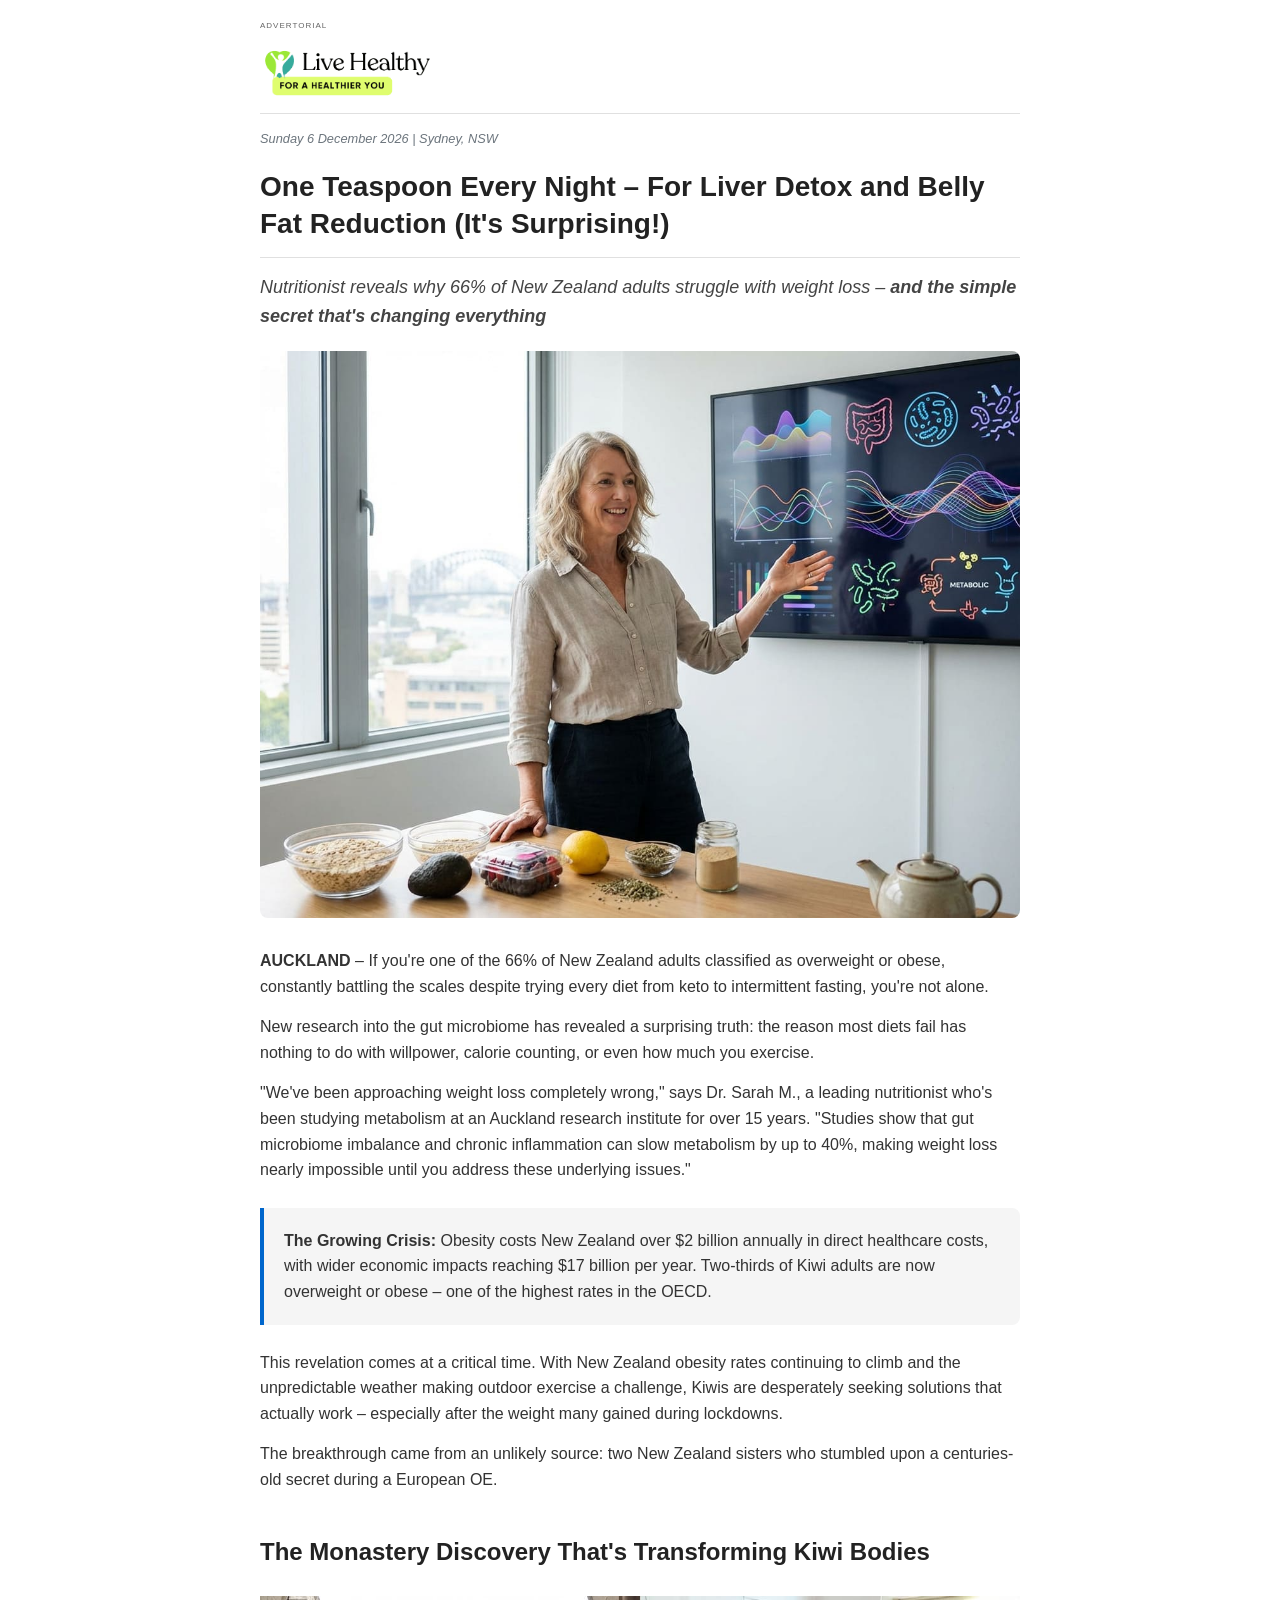
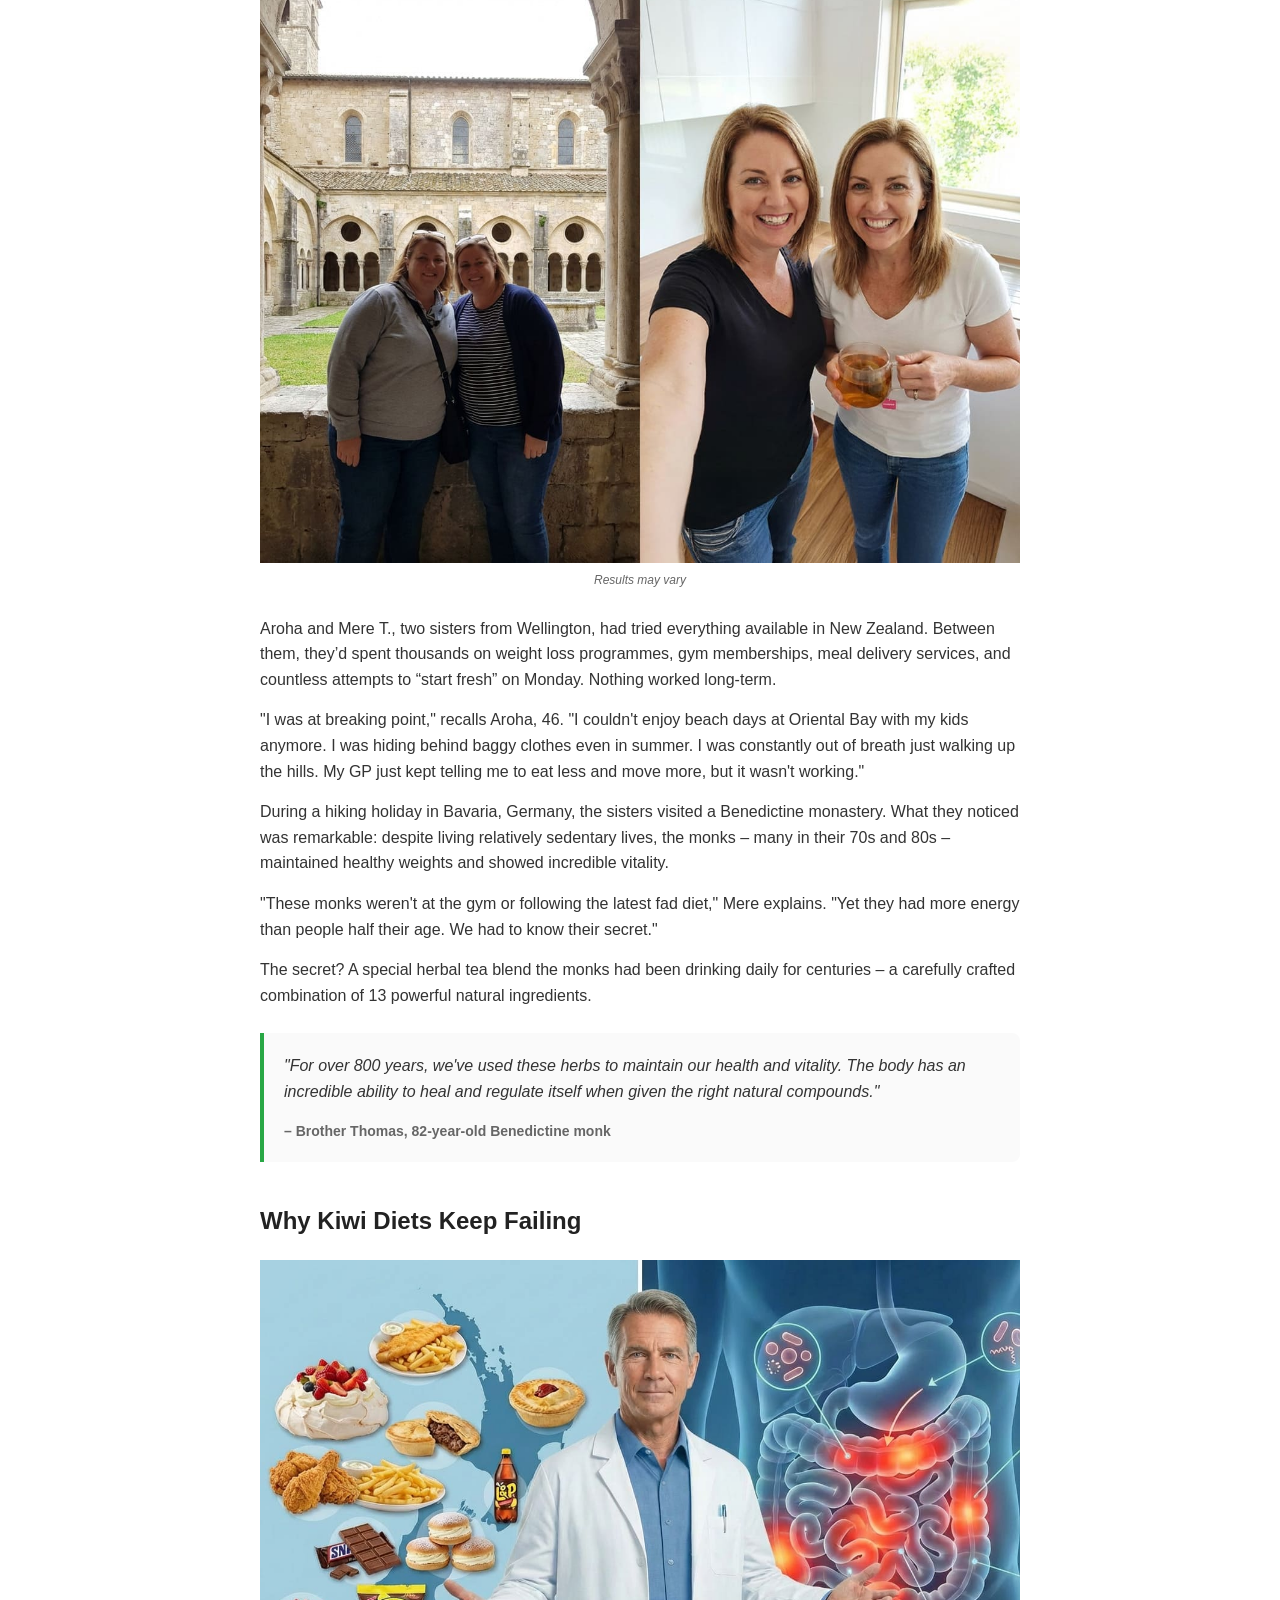
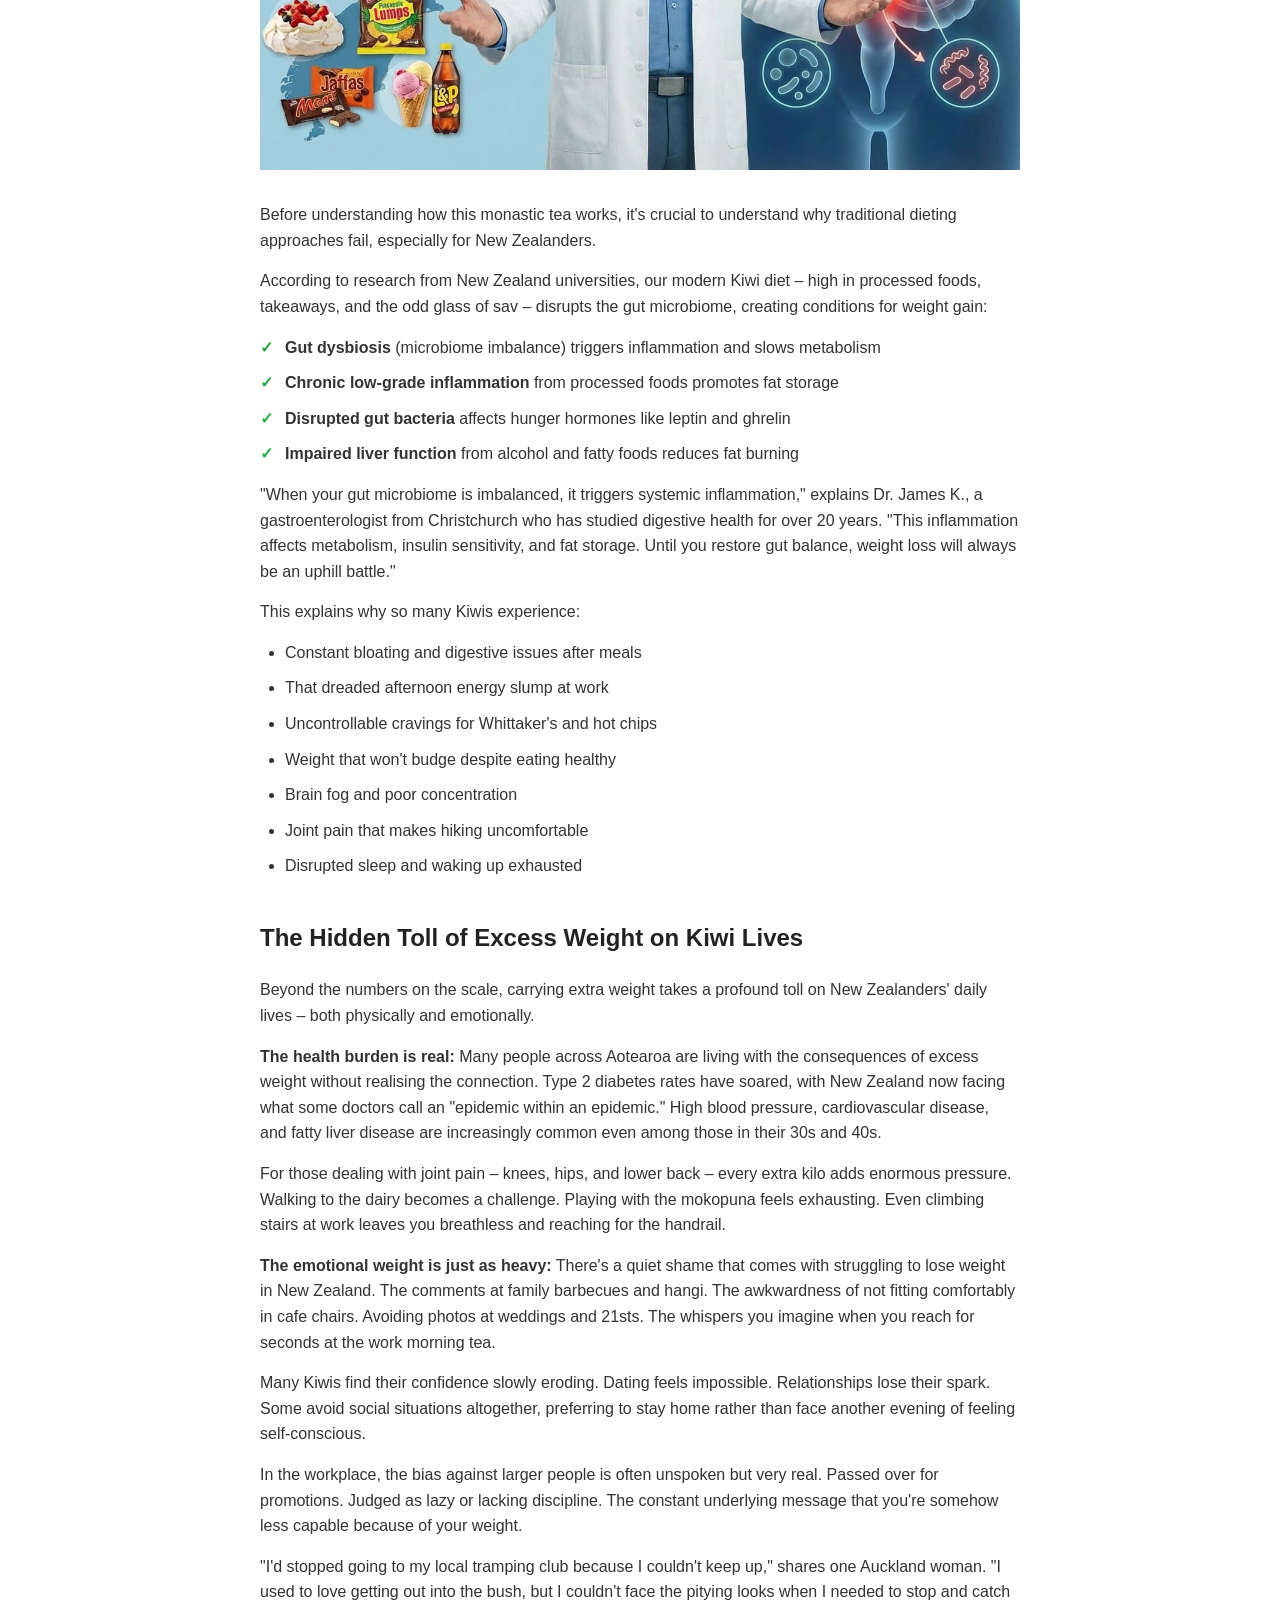
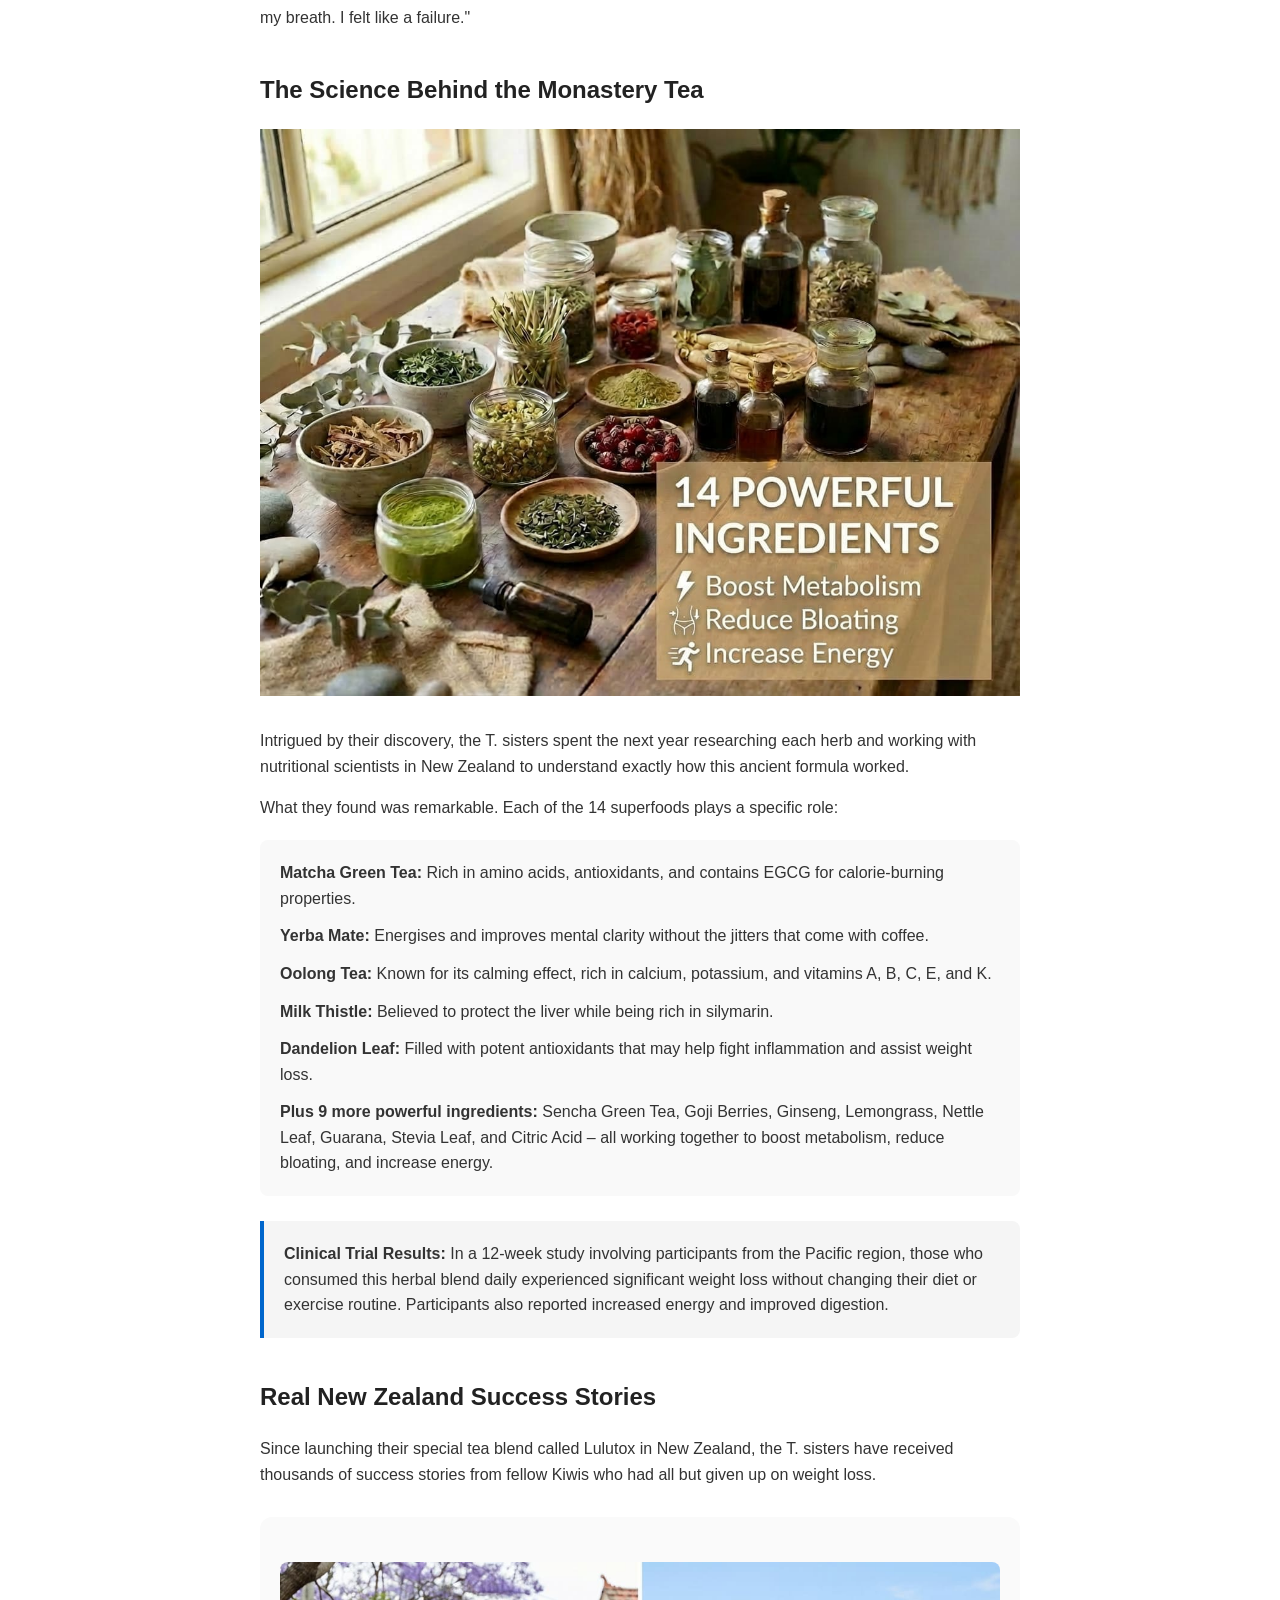
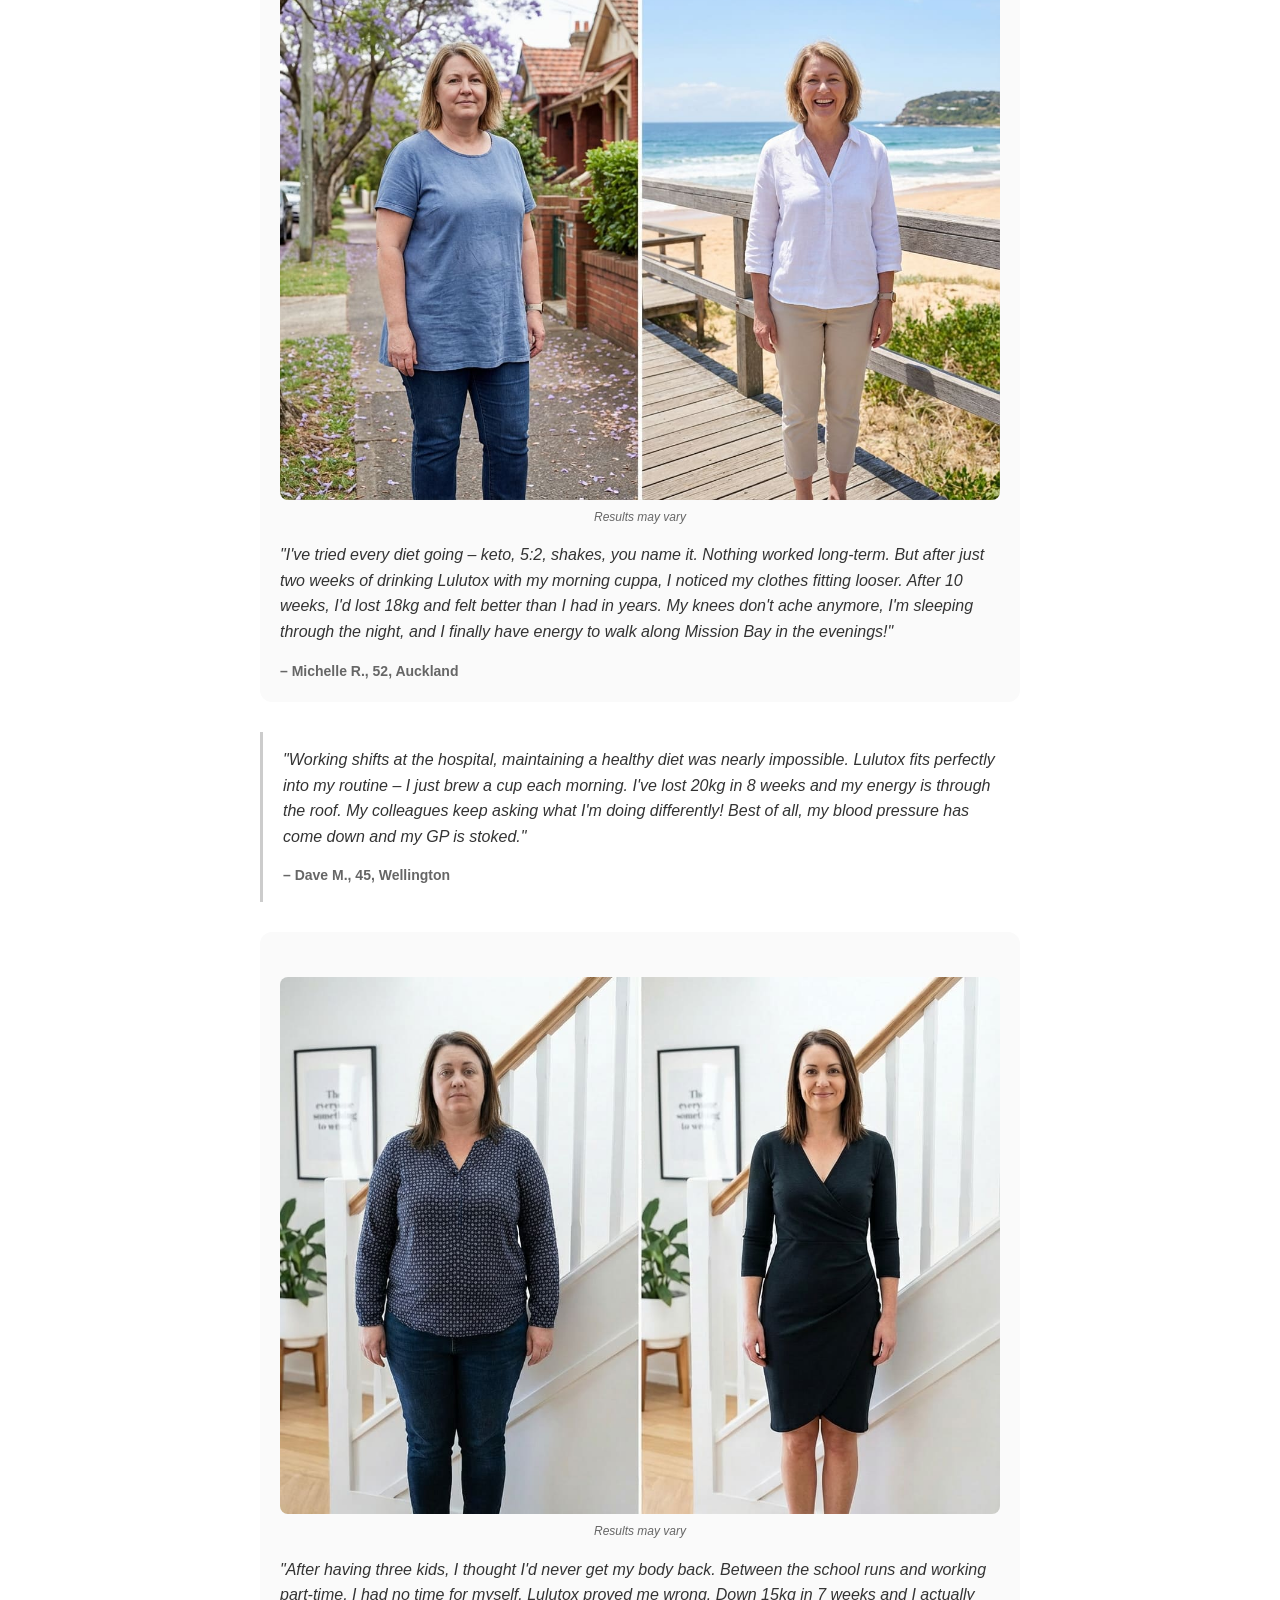
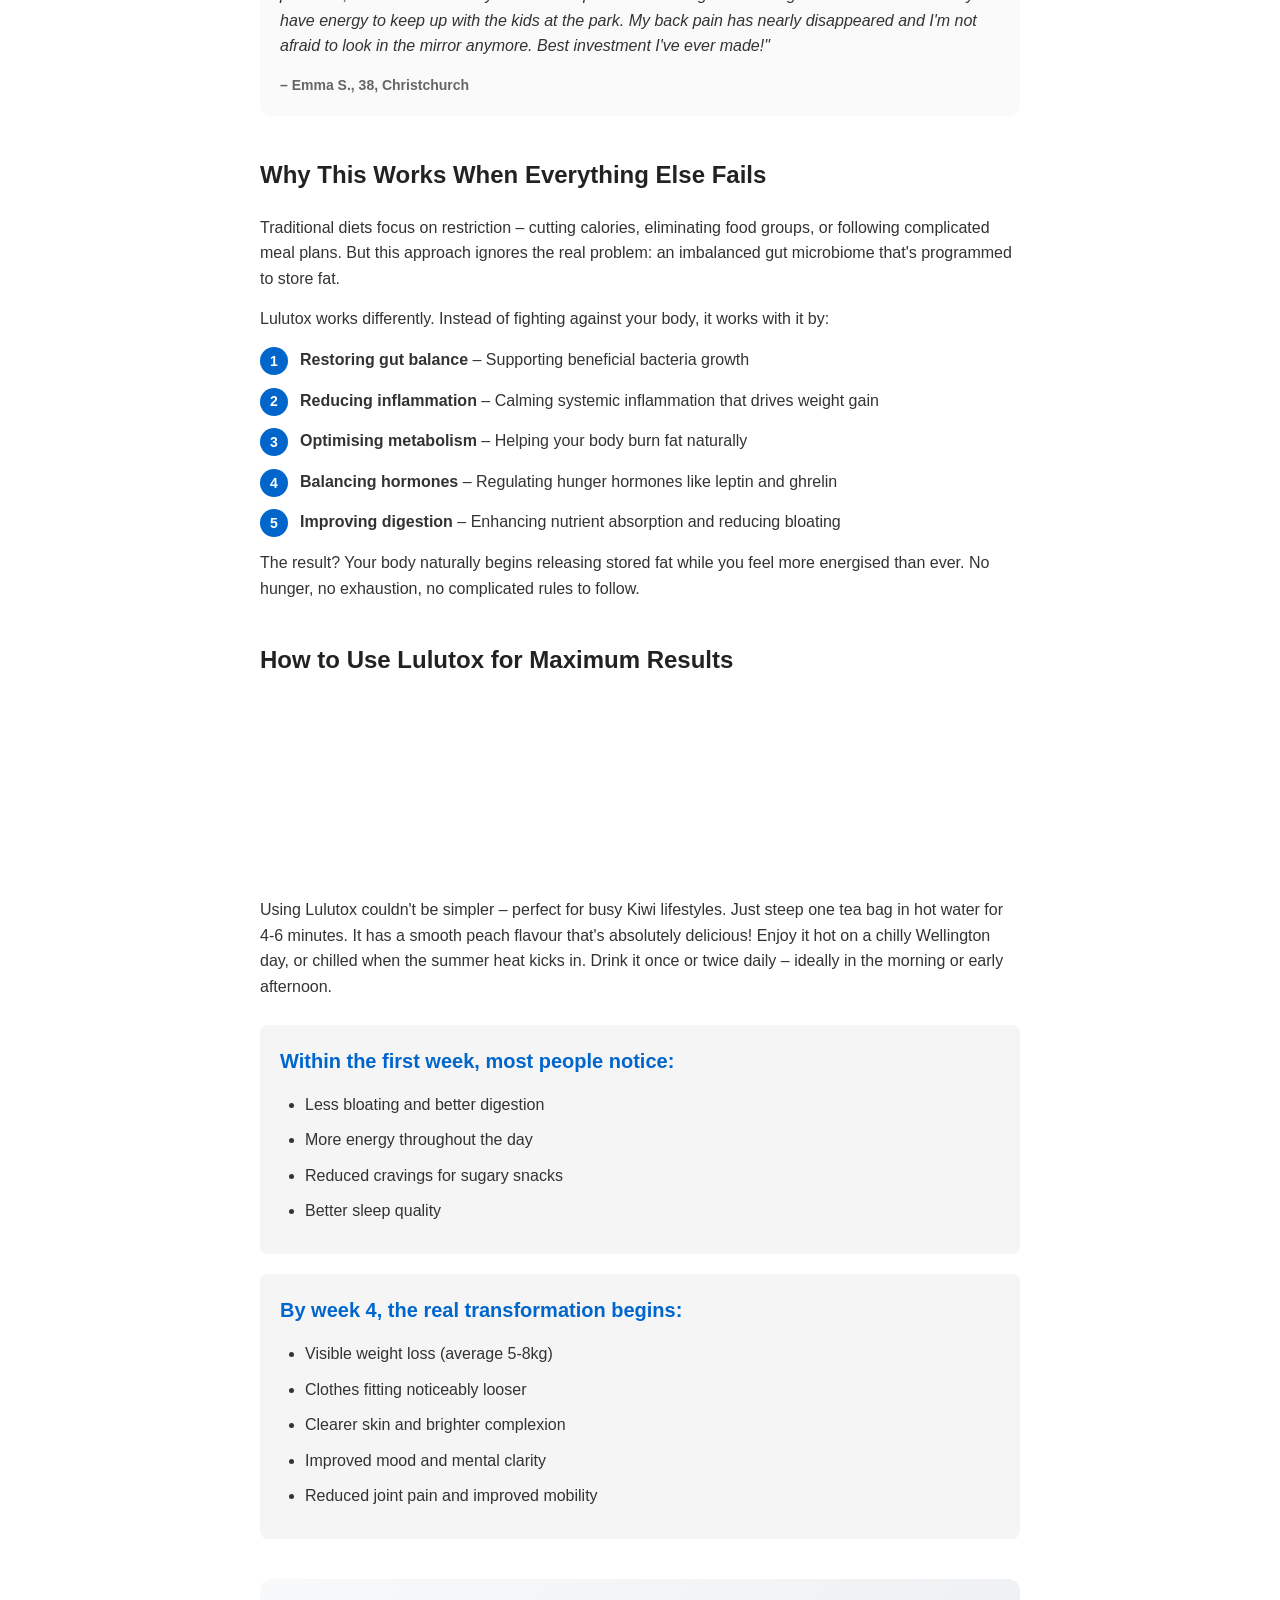
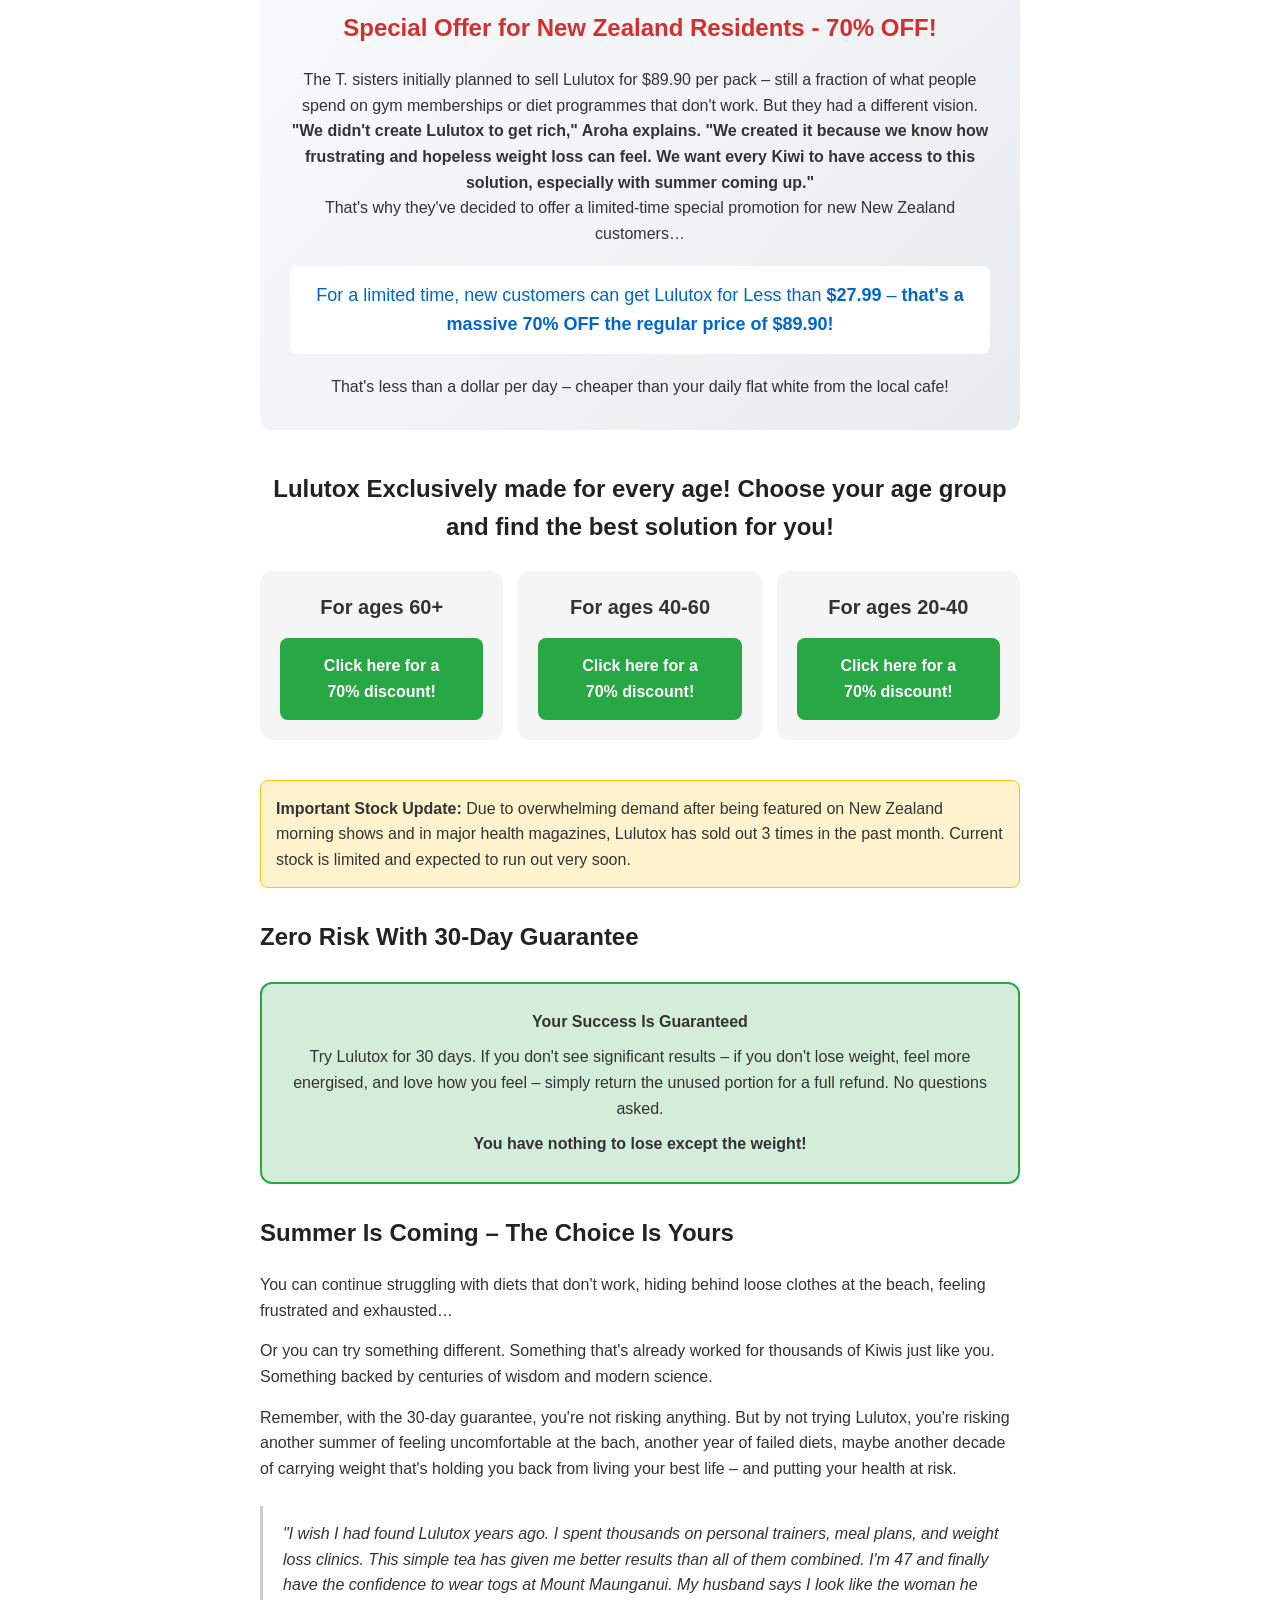
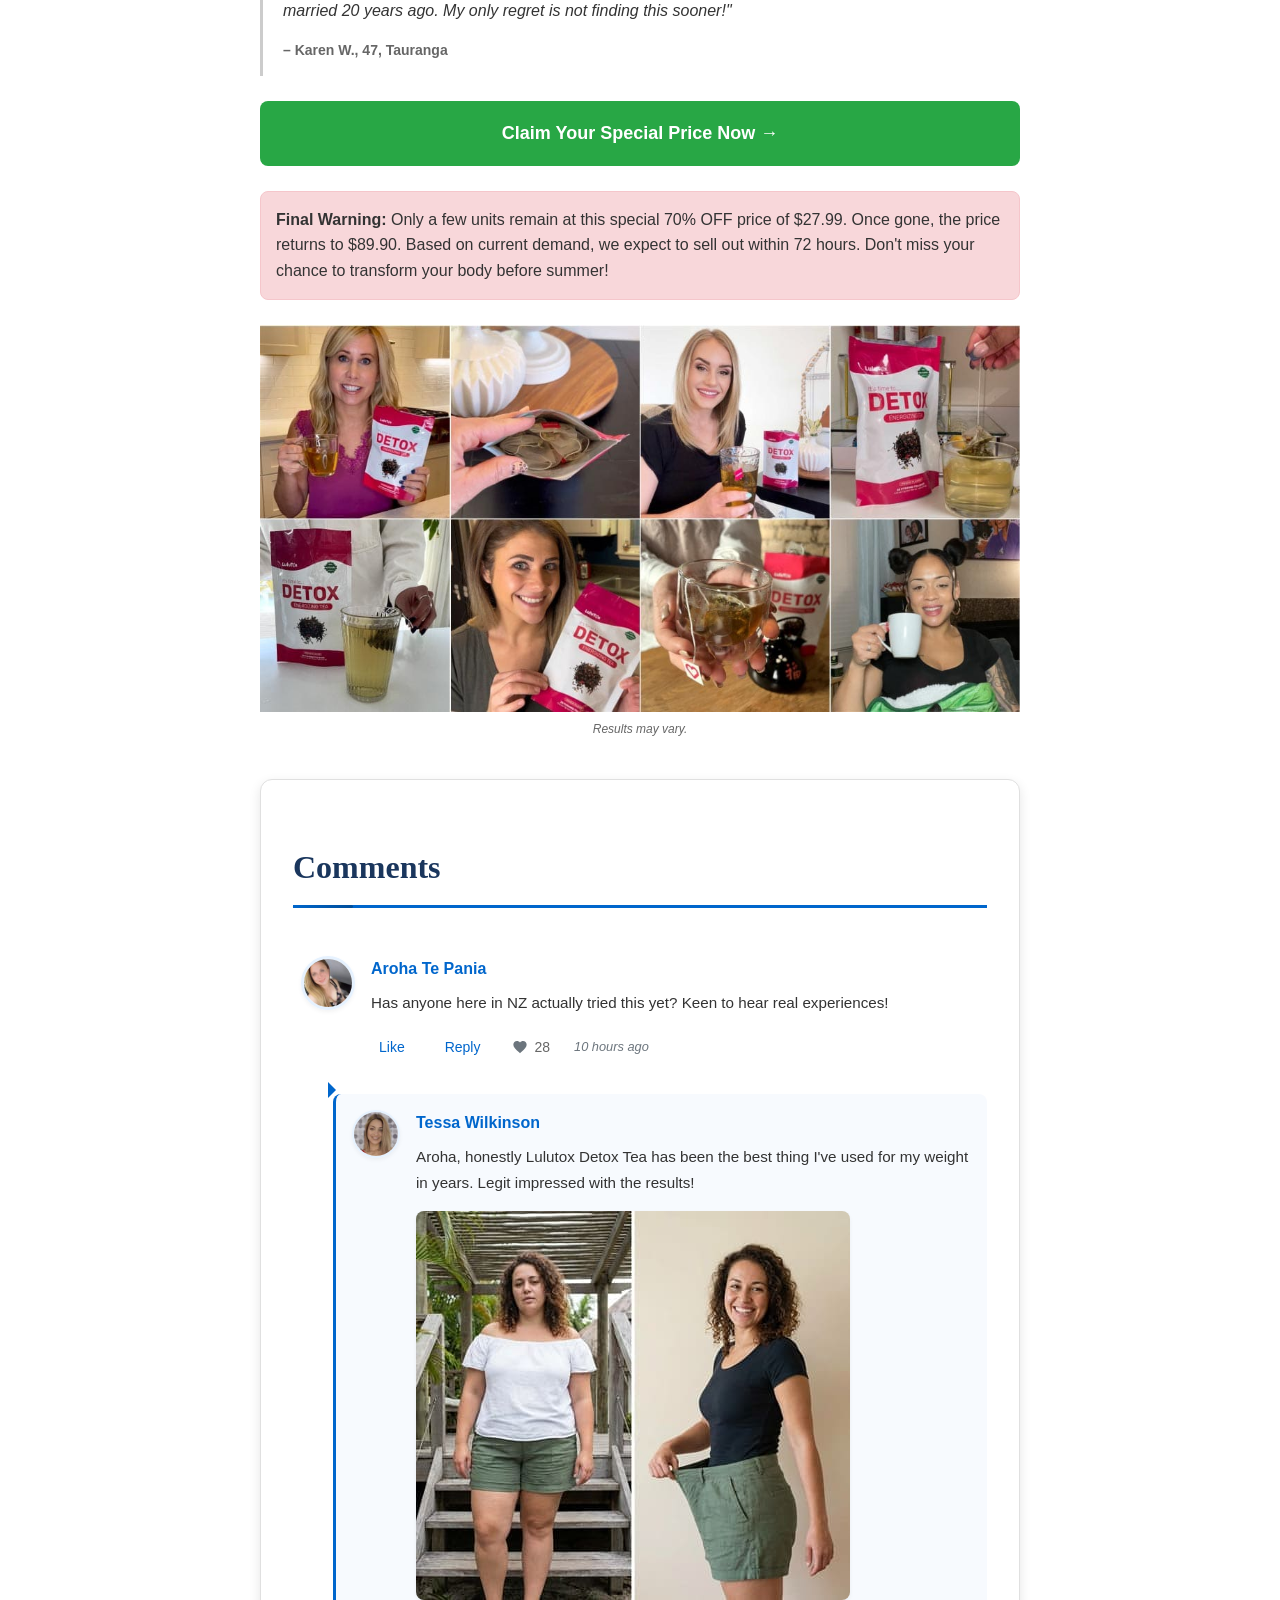
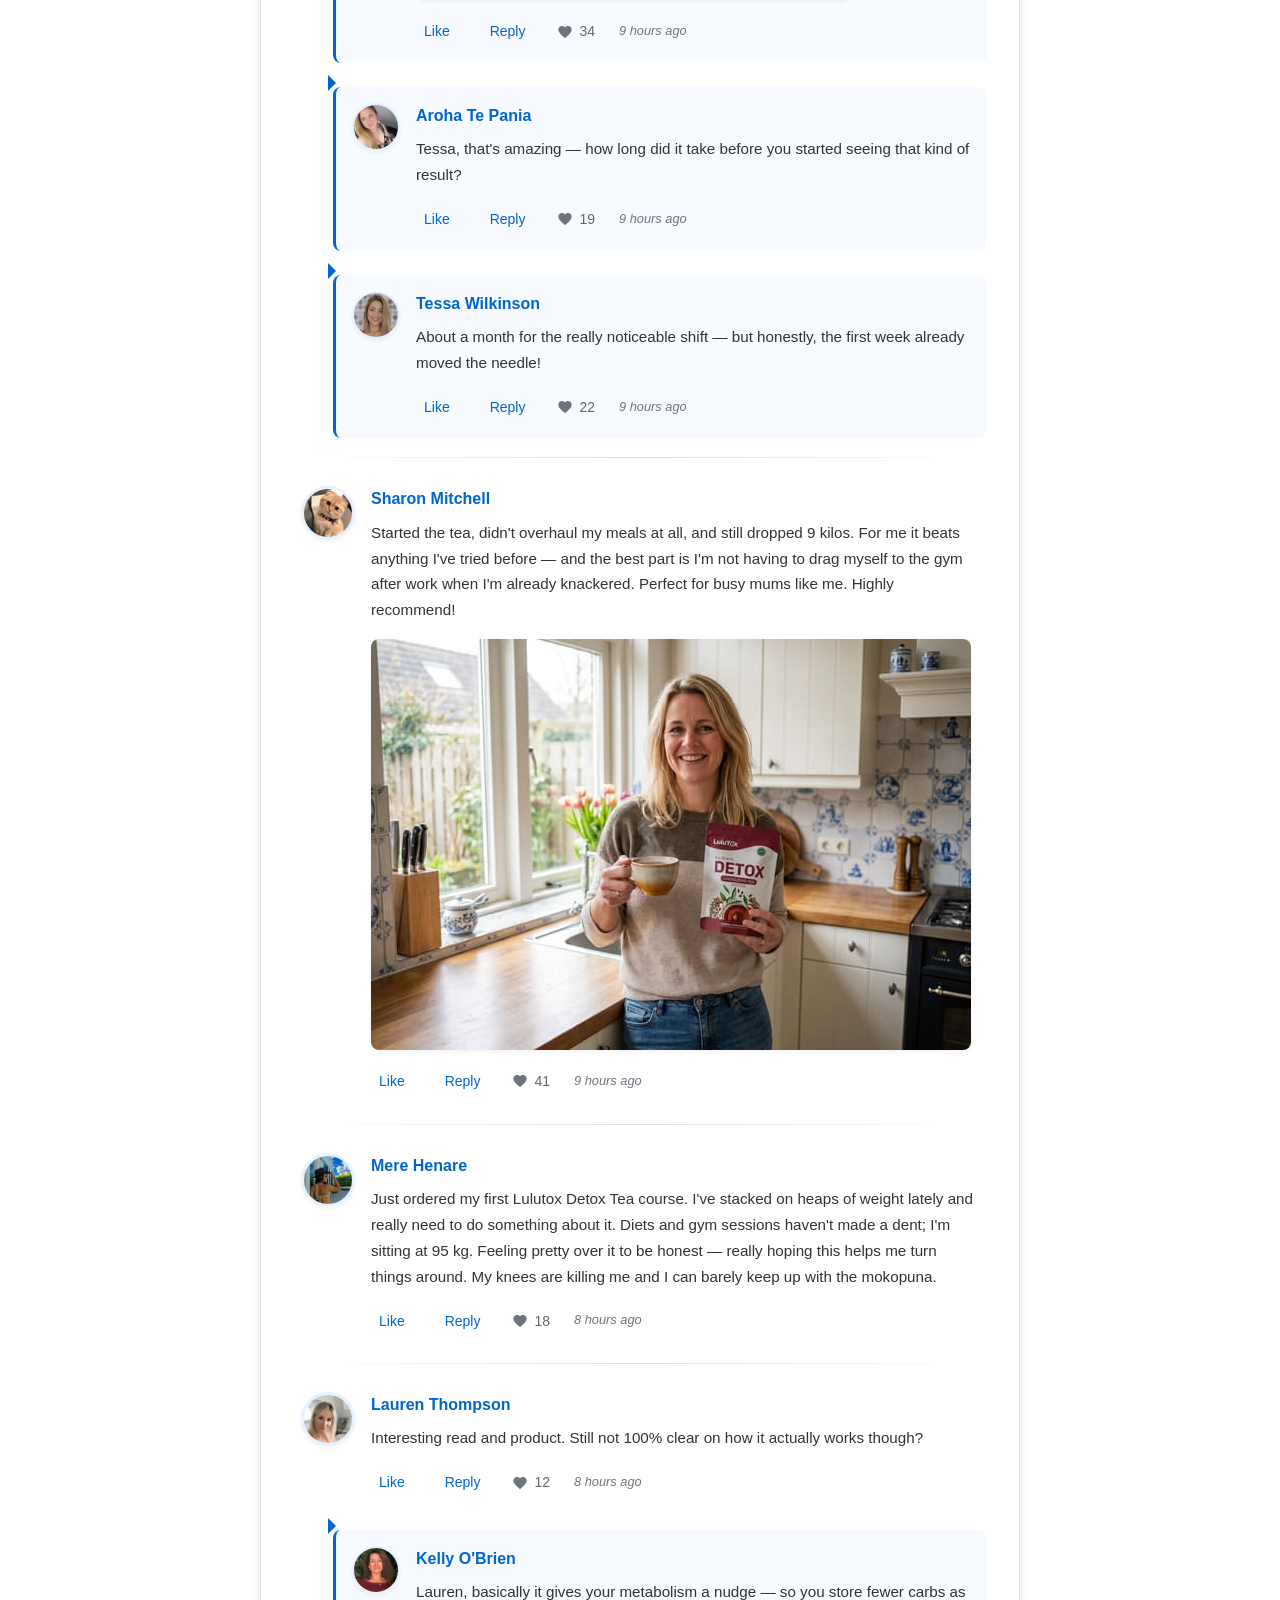
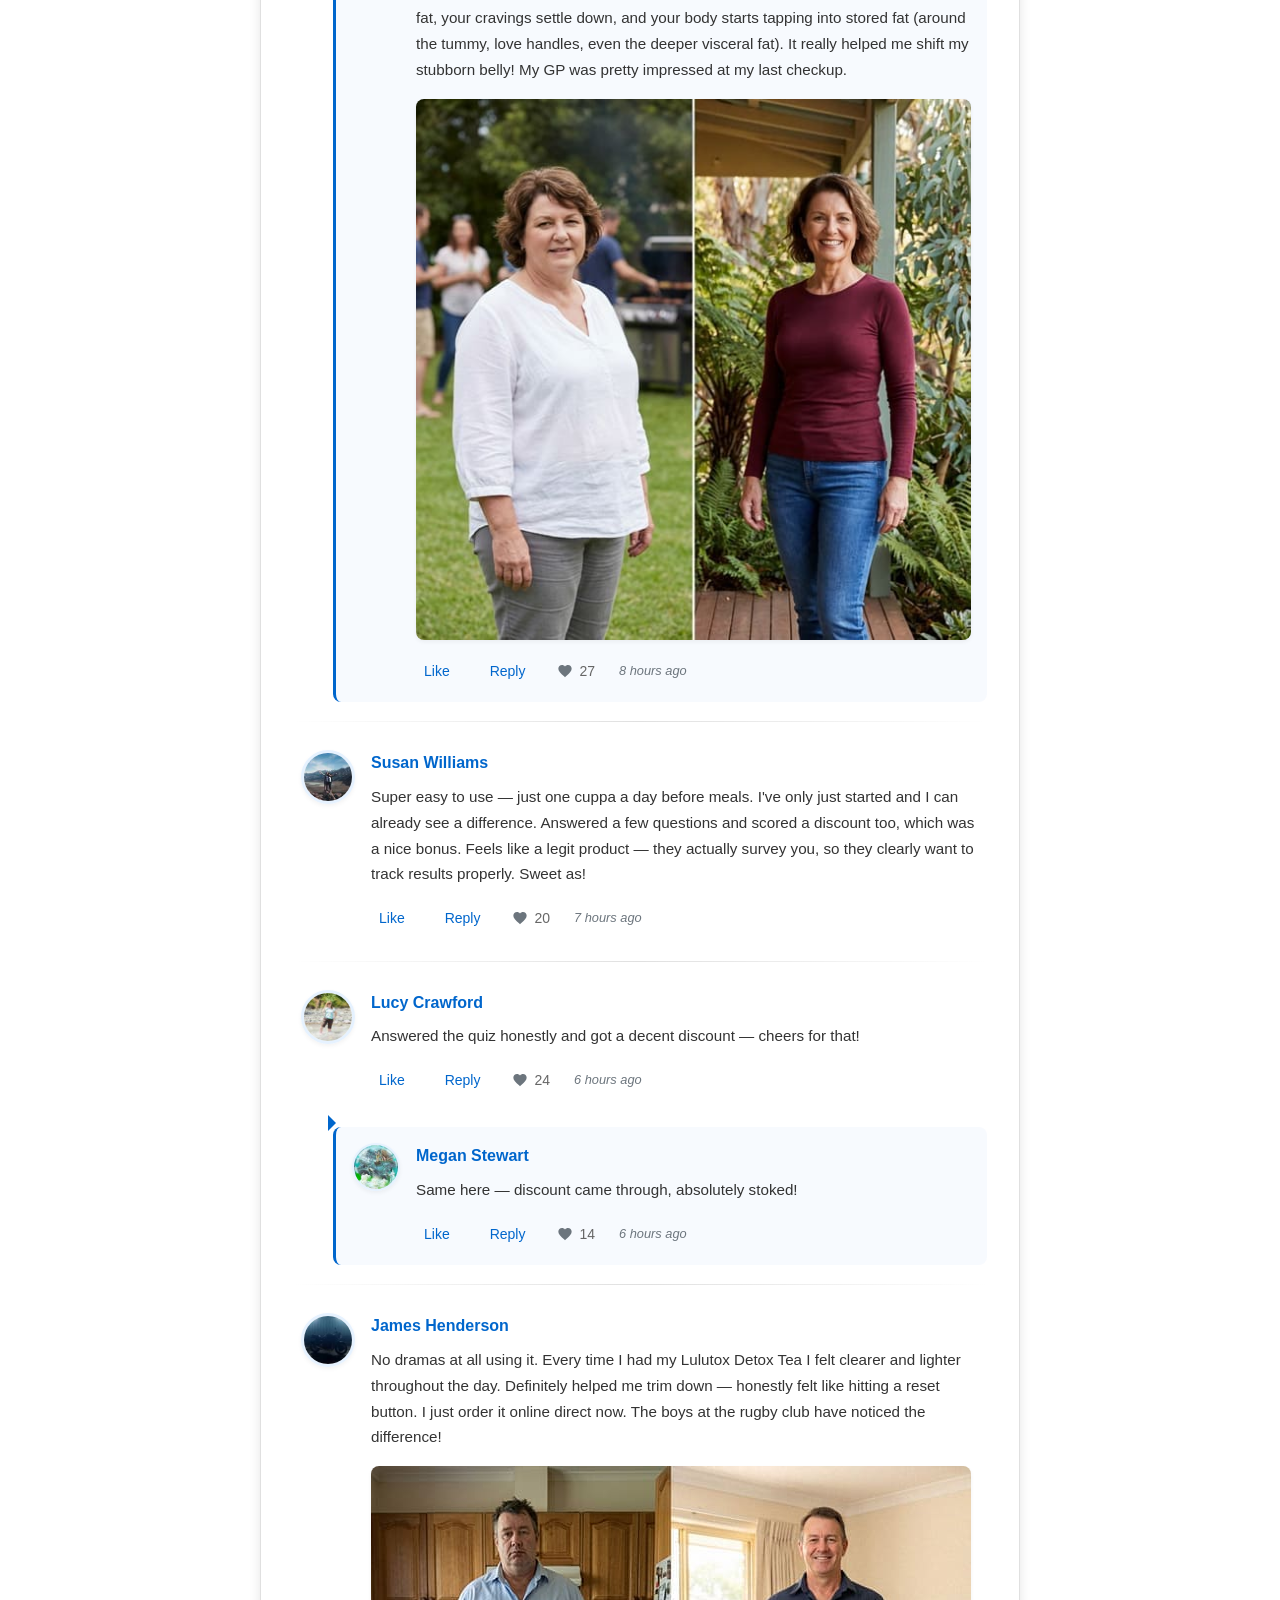
==== index.html @ 278880e5 "Rename Lulutox NZ.html to index.html" ====
<!DOCTYPE html>

<html lang="en-NZ">

<head>
  <meta http-equiv="Content-Type" content="text/html; charset=UTF-8">
  <!--<base href="/lander/Af_Vl/LulutoxDetox/NZ/healthyliving_748687387248483_copy/">-->
  <base href=".">

  <!--Optional, send client hints to get accurate device data-->
<meta http-equiv="delegate-ch" content="sec-ch-ua https://track.healthdeepinsight.com; sec-ch-ua-mobile https://track.healthdeepinsight.com; sec-ch-ua-arch https://track.healthdeepinsight.com; sec-ch-ua-model https://track.healthdeepinsight.com; sec-ch-ua-platform https://track.healthdeepinsight.com; sec-ch-ua-platform-version https://track.healthdeepinsight.com; sec-ch-ua-bitness https://track.healthdeepinsight.com; sec-ch-ua-full-version-list https://track.healthdeepinsight.com; sec-ch-ua-full-version https://track.healthdeepinsight.com" />

<!-- MaxConv Tracking Script Base Code-->
<script>!function(w,d,o,n,c){w[o]=w[o]||function(){(w[o].q=w[o].q||[]).push(arguments)};var s=d.createElement(n),t=d.getElementsByTagName(n)[0];s.async=!0;s.defer=!0;s.src="//track.healthdeepinsight.com/t/t.js";t.parentNode.insertBefore(s,t);}(window,document,"maxconv","script");</script>
<noscript><link rel="stylesheet" href="//track.healthdeepinsight.com/t/t.css?mc_ns=1" /></noscript>
<!-- End MaxConv Tracking Script Base Code-->

  <meta name="viewport" content="width=device-width, initial-scale=1.0">
  <title>Lulutox NZ</title>
  <link rel="icon"
    href="https://hot-deal4.com/lander/Af_Vl/LulutoxDetox/NZ/healthyliving_748687387248483_copy/img/cropped-1-32x32.jpg"
    sizes="32x32">
  <link rel="icon"
    href="https://hot-deal4.com/lander/Af_Vl/LulutoxDetox/NZ/healthyliving_748687387248483_copy/img/cropped-1-192x192.jpg"
    sizes="192x192">
  <link rel="preconnect" href="https://fonts.googleapis.com/">
  <link rel="preconnect" href="https://fonts.gstatic.com/" crossorigin="">
  <link href="./Lulutox NZ_files/css2" rel="stylesheet">
  <link rel="stylesheet" href="./Lulutox NZ_files/style.css">
  <link rel="stylesheet" href="./Lulutox NZ_files/comments-styles.css">


  <style>
    .ZFfasc5f5NTIdwkMzNMy .zhhsfrubRJBf86cRcjeS {
      height: 32px;
      font-size: 16px;
      font-weight: bold;
      color: rgba(0, 0, 0, 0.88);
      line-height: 32px;
    }

    .ZFfasc5f5NTIdwkMzNMy .TiFcRFnjGcRWQCxcglYv {
      position: relative;
    }

    .ZFfasc5f5NTIdwkMzNMy .TiFcRFnjGcRWQCxcglYv select {
      width: 100%;
      height: 32px;
      border-radius: 6px;
      opacity: 0.5;
      border: 1px solid #000000;
      overflow: hidden;
      text-overflow: ellipsis;
      white-space: nowrap;
      -webkit-appearance: none;
      -moz-appearance: none;
      appearance: none;
      padding: 0 12px;
      padding-right: 30px;
    }

    .ZFfasc5f5NTIdwkMzNMy .TiFcRFnjGcRWQCxcglYv select:focus-visible {
      outline: none;
      border: 1px solid #000000;
    }

    .ZFfasc5f5NTIdwkMzNMy .TiFcRFnjGcRWQCxcglYv:after {
      content: "";
      display: block;
      width: 0;
      height: 0;
      border-left: 4px solid transparent;
      border-right: 4px solid transparent;
      border-top: 4px solid rgba(0, 0, 0, 0.5);
      position: absolute;
      top: 50%;
      right: 15px;
      transform: translateY(-50%);
    }

    .ZFfasc5f5NTIdwkMzNMy .TiFcRFnjGcRWQCxcglYv:focus-visible {
      border: none;
      background: salmon;
    }

    .rxQr7drg0GrqV8vmOncn {
      display: flex;
      justify-content: space-between;
      margin-bottom: 24px;
    }

    .M2gRdCRtGXZfWo_K9lvd {
      display: flex;
      flex-direction: column;
    }

    .M2gRdCRtGXZfWo_K9lvd .zhhsfrubRJBf86cRcjeS {
      font-family: OpenSans-Regular, OpenSans;
      font-weight: 600;
      font-size: 14px;
      color: rgba(0, 0, 0, 0.88);
      line-height: 16px;
    }

    /*# sourceMappingURL=[data-uri] */
  </style>
  <style>
    .IRoWVNnxMESYzrLAb1jW {
      width: 100%;
      height: 48px;
      border-radius: 12px;
      opacity: 0.5;
      border: 1px solid #000000;
      padding: 0 16px;
      box-sizing: border-box;
      font-size: 14px;
      font-family: OpenSans-Regular, OpenSans;
      font-weight: 400;
    }

    .IRoWVNnxMESYzrLAb1jW:focus-visible {
      outline: none;
    }

    /*# sourceMappingURL=[data-uri] */
  </style>
  <style>
    .Ib6CUk9NvPeuYdBNTyjg {
      display: flex;
      align-items: flex-start;
    }

    .Ib6CUk9NvPeuYdBNTyjg input[type="radio"] {
      appearance: none;
      width: 24px;
      height: 24px;
      border-radius: 50%;
      border: 2px solid #ccc;
      position: relative;
    }

    .Ib6CUk9NvPeuYdBNTyjg input[type="radio"]:checked {
      border-color: #ff8f00;
    }

    .Ib6CUk9NvPeuYdBNTyjg input[type="radio"]:checked::after {
      content: "";
      width: 10px;
      height: 10px;
      background: #ff8f00;
      border-radius: 50%;
      position: absolute;
      top: 50%;
      left: 50%;
      transform: translate(-50%, -50%);
    }

    .Ib6CUk9NvPeuYdBNTyjg label {
      flex: 1;
      cursor: pointer;
      margin-left: 32px;
      font-size: 14px;
      font-family: OpenSans-Regular, OpenSans;
      font-weight: 400;
      color: rgba(0, 0, 0, 0.88);
      line-height: 24px;
    }

    /*# sourceMappingURL=[data-uri] */
  </style>
  <style>
    .c9sddWo_i7vCT4SyyItq {
      width: 100%;
      height: 100%;
      background: #ff8f00;
      position: relative;
      box-shadow: 0px 5px 5px -3px rgba(0, 0, 0, 0.08), 0px 3px 14px 2px rgba(0, 0, 0, 0.04), 0px 8px 10px 1px rgba(0, 0, 0, 0.06);
      border-radius: 8px;
      border: none;
      font-size: 16px;
      font-family: OpenSans-Bold, OpenSans;
      font-weight: bold;
      color: #ffffff;
      overflow: hidden;
      cursor: pointer;
      display: flex;
      align-items: center;
      justify-content: center;
      /* 禁用状态的样式 */
    }

    .c9sddWo_i7vCT4SyyItq:disabled {
      background: #c2c2c2 !important;
      /* 更淡的背景色表示不可点击 */
      color: #eceff1;
      /* 淡色文字 */
      cursor: not-allowed;
      /* 禁用光标 */
      box-shadow: none;
      /* 去除阴影 */
    }

    /*# sourceMappingURL=[data-uri] */
  </style>
  <style>
    .EEznAG43zTuQkQq624yy {
      width: 400px;
    }

    .EEznAG43zTuQkQq624yy .Zt6_7jfC9rAnl4Hvckzs {
      padding: 16px;
      display: flex;
      align-items: center;
      justify-content: space-between;
    }

    .EEznAG43zTuQkQq624yy .Zt6_7jfC9rAnl4Hvckzs .Je2jFsFrbPjN7Upq5740 {
      width: 69px;
      height: 24px;
      margin: 7px 4px;
    }

    .EEznAG43zTuQkQq624yy .Zt6_7jfC9rAnl4Hvckzs .Je2jFsFrbPjN7Upq5740 svg {
      width: 100%;
      height: 100%;
    }

    .EEznAG43zTuQkQq624yy .Zt6_7jfC9rAnl4Hvckzs .c7QEl61sArXCQe0GnzQ5 {
      width: 24px;
      height: 24px;
      cursor: pointer;
    }

    .EEznAG43zTuQkQq624yy .ci0NHoq5VTLikHkgliPO {
      padding: 8px 16px 16px;
    }

    .EEznAG43zTuQkQq624yy .ci0NHoq5VTLikHkgliPO>a {
      display: block;
      padding-top: 8px;
      text-align: center;
      color: #3d5afe;
    }

    .EEznAG43zTuQkQq624yy .ci0NHoq5VTLikHkgliPO>a:hover {
      color: #3d5afe;
    }

    /*# sourceMappingURL=[data-uri] */
  </style>
  <style>
    .BW1QT6wRodElrY9DbAeQ {
      display: flex;
      align-items: center;
      flex-direction: row-reverse;
      justify-content: space-between;
    }

    .BW1QT6wRodElrY9DbAeQ .U_jFhfpfYNrIrQRSO7_Z {
      text-wrap: nowrap;
    }

    .BW1QT6wRodElrY9DbAeQ input[type="checkbox"] {
      height: 0;
      width: 0;
      visibility: hidden;
      display: none;
    }

    .BW1QT6wRodElrY9DbAeQ label {
      cursor: pointer;
      text-indent: -9999px;
      width: 56px;
      height: 28px;
      background: grey;
      display: block;
      border-radius: 100px;
      position: relative;
    }

    .BW1QT6wRodElrY9DbAeQ label:after {
      content: "";
      position: absolute;
      top: 4px;
      left: 4px;
      width: 20px;
      height: 20px;
      background: #fff;
      border-radius: 90px;
      transition: 0.3s;
    }

    .BW1QT6wRodElrY9DbAeQ input:checked+label {
      background: #ff8f00;
      box-shadow: 0px 5px 5px -3px rgba(0, 0, 0, 0.08), 0px 3px 14px 2px rgba(0, 0, 0, 0.04), 0px 8px 10px 1px rgba(0, 0, 0, 0.06);
    }

    .BW1QT6wRodElrY9DbAeQ input:checked+label:after {
      left: calc(100% - 4px);
      transform: translateX(-100%);
    }

    .BW1QT6wRodElrY9DbAeQ label:active:after {
      width: 56px;
    }

    .BW1QT6wRodElrY9DbAeQ body {
      display: flex;
      justify-content: center;
      align-items: center;
      height: 100vh;
    }

    /*# sourceMappingURL=[data-uri] */
  </style>
  <style>
    .av93VnBkT8rC6BfwHXXl {
      display: flex;
      align-items: center;
      cursor: pointer;
    }

    /* 隐藏原始复选框 */
    .av93VnBkT8rC6BfwHXXl input {
      visibility: hidden;
      position: absolute;
    }

    /* 自定义复选框的样式 */
    .av93VnBkT8rC6BfwHXXl .ccHDoQWfCQ0wpKNe51Og {
      position: relative;
      height: 20px;
      width: 20px;
      background-color: #fff;
      /* 背景色保持白色以保持较好的对比 */
      border: 1px solid #d9d9d9;
      /* 默认边框颜色为浅灰色 */
      display: inline-block;
      border-radius: 4px;
      /* 圆角 */
      transition: background-color 0.3s, border-color 0.3s;
      /* 添加过渡效果 */
    }

    /* 当复选框被选中或不确定状态时的样式 */
    .av93VnBkT8rC6BfwHXXl input:checked+.ccHDoQWfCQ0wpKNe51Og,
    .av93VnBkT8rC6BfwHXXl input:indeterminate+.ccHDoQWfCQ0wpKNe51Og {
      background-color: #ffc107;
      /* 金色背景 */
      border-color: #ffc107;
      /* 金色边框 */
    }

    /* 添加对号 */
    .av93VnBkT8rC6BfwHXXl .ccHDoQWfCQ0wpKNe51Og:after {
      content: "";
      position: absolute;
      display: none;
    }

    .av93VnBkT8rC6BfwHXXl input:checked+.ccHDoQWfCQ0wpKNe51Og:after {
      display: block;
      left: 50%;
      top: 50%;
      width: 6px;
      height: 10px;
      border: solid white;
      border-width: 0 3px 3px 0;
      transform: translate(-50%, -50%) rotate(45deg);
      /* Combine translations and rotations */
    }

    /* 不确定状态下的方块 */
    .av93VnBkT8rC6BfwHXXl input:indeterminate+.ccHDoQWfCQ0wpKNe51Og:after {
      content: "";
      position: absolute;
      display: block;
      left: 50%;
      top: 50%;
      transform: translate(-50%, -50%);
      /* Perfectly center the square */
      width: 10px;
      height: 5px;
      background: white;
      /* 使用白色方块以增加对比度 */
    }

    /* 处理禁用状态 */
    .av93VnBkT8rC6BfwHXXl input:disabled+.ccHDoQWfCQ0wpKNe51Og {
      background-color: #e0e0e0;
      /* 灰色背景表示禁用 */
      border-color: #bdbdbd;
      /* 灰色边框 */
      cursor: not-allowed;
      /* 鼠标禁用状态指示 */
    }

    .av93VnBkT8rC6BfwHXXl input:disabled+.ccHDoQWfCQ0wpKNe51Og:after {
      background: #bdbdbd;
      /* 灰色对号或方块表示禁用 */
    }

    /*# sourceMappingURL=[data-uri] */
  </style>
  <style>
    .kLB7SXuCbOA1VDEuayQ2 {
      position: fixed;
      top: 20px;
      right: 20px;
      z-index: 9999;
      min-height: 244px;
      width: 400px;
      background: #ffffff;
      box-shadow: 0px 2px 4px -1px rgba(0, 0, 0, 0.08), 0px 1px 10px 0px rgba(0, 0, 0, 0.04), 0px 4px 5px 0px rgba(0, 0, 0, 0.06);
      border-radius: 12px;
    }

    .kLB7SXuCbOA1VDEuayQ2 .zEOKQl0KPtsInhEXQ5Bz .cLVWKu0XCorcERQg9FKl {
      display: flex;
      justify-content: center;
      margin-bottom: 28px;
    }

    .kLB7SXuCbOA1VDEuayQ2 .zEOKQl0KPtsInhEXQ5Bz .cLVWKu0XCorcERQg9FKl .jR9tZOYlGybercDP5RXg {
      animation: yjWYeSBhppaYr8pyCDGP 1s linear infinite;
    }

    .kLB7SXuCbOA1VDEuayQ2 .zEOKQl0KPtsInhEXQ5Bz .cyF9d8HEngPs9BJtmRBB {
      font-size: 16px;
      font-family: OpenSans-Bold, OpenSans;
      font-weight: bold;
      color: rgba(0, 0, 0, 0.88);
      line-height: 22px;
      text-align: center;
    }

    .kLB7SXuCbOA1VDEuayQ2 .zEOKQl0KPtsInhEXQ5Bz .Panq7Ykt8Gxb0RQl78BV {
      font-size: 16px;
      font-family: OpenSans-Bold, OpenSans;
      font-weight: bold;
      color: #479e25;
      margin-top: 6px;
      line-height: 22px;
      text-decoration: underline;
      text-align: center;
      cursor: pointer;
    }

    @keyframes yjWYeSBhppaYr8pyCDGP {
      from {
        transform: rotate(360deg);
      }

      to {
        transform: rotate(0deg);
      }
    }

    /*# sourceMappingURL=[data-uri] */
  </style>
  <style>
    .L6ydMcbc4E5EF6EfA6aG .ant-modal-title {
      font-weight: bold;
      font-size: 20px;
      color: rgba(0, 0, 0, 0.88);
      line-height: 28px;
      text-align: left;
      font-style: normal;
      text-transform: none;
    }

    .hNkYvyrcRaG_kWiy3rkO {
      margin-top: 16px;
    }

    .hNkYvyrcRaG_kWiy3rkO .ant-alert-message {
      color: #2189e5;
    }

    .TmOCIHFUEqljERUfq_aY {
      font-weight: 400;
      font-size: 14px;
      color: rgba(0, 0, 0, 0.5);
      line-height: 24px;
      text-align: left;
      font-style: normal;
      text-transform: none;
      margin-bottom: 24px;
    }

    .FijT8eY01qZ_10LX68JG {
      margin-bottom: 24px;
    }

    .FijT8eY01qZ_10LX68JG .lwYJMkm6l65Ew9BB03hg {
      width: 100%;
      display: grid;
      grid-template-columns: repeat(3, 1fr);
      grid-gap: 24px;
      flex-wrap: wrap;
    }

    /*# sourceMappingURL=[data-uri] */
  </style>
  <style>
    .YezkX1bsuRLzG32QxqOg {
      top: 0;
      right: 0;
      z-index: 1;
      position: absolute;
      font-family: OpenSans-Bold, OpenSans;
      text-wrap: nowrap;
    }

    .YezkX1bsuRLzG32QxqOg .NO7_066UyH5F_wWr_CDK {
      width: 100%;
      height: 21px;
      border-top-left-radius: 8px;
      border-top-right-radius: 8px;
      display: flex;
      align-items: center;
      position: relative;
      color: #ffffff;
    }

    .YezkX1bsuRLzG32QxqOg .NO7_066UyH5F_wWr_CDK .SVkdhKdtfHfJYdb3DeAC {
      position: absolute;
      left: 10px;
      width: 15px;
      height: 15px;
    }

    .YezkX1bsuRLzG32QxqOg .NO7_066UyH5F_wWr_CDK .SVkdhKdtfHfJYdb3DeAC g {
      fill: antiquewhite;
    }

    .YezkX1bsuRLzG32QxqOg .NO7_066UyH5F_wWr_CDK .OCxxhXIFkJiVv3OW8Dki {
      flex: 1;
      text-align: center;
    }

    .YezkX1bsuRLzG32QxqOg .NO7_066UyH5F_wWr_CDK .eCi62QFGWYWFIdMKmoCY {
      min-width: 45px;
      height: 21px;
      position: absolute;
      right: 0;
      display: flex;
      justify-content: center;
      align-items: center;
      background-color: #11bc57;
      border-top-right-radius: 8px;
      border-left: 1px solid #00b050;
    }

    .YezkX1bsuRLzG32QxqOg .jkiqcnRJY9Y07V6l96yO {
      background: #2acc6f;
    }

    .YezkX1bsuRLzG32QxqOg .mUWOwtz1vBHUHo7ESj3H {
      background: #fb5b28;
    }

    .YezkX1bsuRLzG32QxqOg .AJ8PVFZUE_njDcnN2VtU {
      padding: 0 20px;
      background: #ff8f00;
      box-shadow: 0px 5px 5px -3px rgba(0, 0, 0, 0.08), 0px 3px 14px 2px rgba(0, 0, 0, 0.04), 0px 8px 10px 1px rgba(0, 0, 0, 0.06);
      border-radius: 22px;
      margin-top: 6px px;
      font-family: OpenSans-Bold, OpenSans;
      font-weight: bold;
      color: #ffffff;
      font-size: 16px;
      line-height: 38px;
    }

    .YezkX1bsuRLzG32QxqOg .AJ8PVFZUE_njDcnN2VtU svg {
      margin-right: 8px;
    }

    .mrHXcmsfueCtCtmrCvhk .UN3gm0MT4HG3PapvB5Es {
      width: 100%;
      height: 86px;
      display: flex;
      align-items: center;
      justify-content: center;
      flex-flow: column;
      background: white !important;
      color: rgba(0, 0, 0, 0.24);
    }

    .mrHXcmsfueCtCtmrCvhk .UN3gm0MT4HG3PapvB5Es svg {
      margin-bottom: 4px;
    }

    .mrHXcmsfueCtCtmrCvhk .MWgMsOT14PgnlhzDhUao {
      display: flex;
      align-items: center;
      flex-direction: column;
      max-height: 500px;
      overflow-x: hidden;
    }

    .mrHXcmsfueCtCtmrCvhk .MWgMsOT14PgnlhzDhUao::-webkit-scrollbar {
      width: 4px;
      height: 1px;
    }

    .mrHXcmsfueCtCtmrCvhk .MWgMsOT14PgnlhzDhUao::-webkit-scrollbar-thumb {
      border-radius: 10px;
      -webkit-box-shadow: inset 0 0 5px rgba(0, 0, 0, 0.2);
      background: #f7f7f7;
    }

    .mrHXcmsfueCtCtmrCvhk .MWgMsOT14PgnlhzDhUao::-webkit-scrollbar-track {
      -webkit-box-shadow: inset 0 0 5px rgba(0, 0, 0, 0.1);
      border-radius: 10px;
      background: #f7f7f7;
    }

    .mrHXcmsfueCtCtmrCvhk .MWgMsOT14PgnlhzDhUao>div {
      min-height: auto;
      background: rgba(0, 0, 0, 0.04);
      padding: 8px;
      margin-bottom: 16px;
      display: flex;
    }

    .mrHXcmsfueCtCtmrCvhk .MWgMsOT14PgnlhzDhUao>div:last-child {
      border-bottom: 0;
    }

    .mrHXcmsfueCtCtmrCvhk .MWgMsOT14PgnlhzDhUao>div .irbDaxm05L90StDOVuFf {
      width: 54px;
      height: 54px;
      border-radius: 4px 4px 4px 4px;
      margin-right: 8px;
    }

    .mrHXcmsfueCtCtmrCvhk .MWgMsOT14PgnlhzDhUao>div .irbDaxm05L90StDOVuFf img {
      width: 100%;
      height: 100%;
    }

    .mrHXcmsfueCtCtmrCvhk .MWgMsOT14PgnlhzDhUao>div .BEeSRQYIPezxiElL7Y1u {
      min-height: 54px;
      font-weight: 400;
      font-size: 14px;
      display: flex;
      flex-direction: column;
      justify-content: center;
    }

    .mrHXcmsfueCtCtmrCvhk .MWgMsOT14PgnlhzDhUao>div .BEeSRQYIPezxiElL7Y1u .me9J0Ec7gRu7hAXPGzY_ {
      color: #000000;
      line-height: 16px;
      text-align: left;
      text-transform: none;
      margin-right: 11px;
      overflow: hidden;
      display: -webkit-box;
      -webkit-line-clamp: 2;
      -webkit-box-orient: vertical;
      text-overflow: ellipsis;
      height: 34px;
      width: 268px;
    }

    .mrHXcmsfueCtCtmrCvhk .MWgMsOT14PgnlhzDhUao>div .BEeSRQYIPezxiElL7Y1u .w6zpsVlllx6TB6P6tv7T {
      width: 268px;
      color: #ff0000;
    }

    .mrHXcmsfueCtCtmrCvhk .MWgMsOT14PgnlhzDhUao>div .h7v9y0cCilg07Xbu3ry8 {
      display: flex;
      align-items: center;
    }

    .mrHXcmsfueCtCtmrCvhk .u4k0WEcFhM_UruSqNh2H {
      width: 100%;
      display: flex;
      justify-content: center;
      flex-direction: column;
    }

    .mrHXcmsfueCtCtmrCvhk .u4k0WEcFhM_UruSqNh2H button {
      margin-bottom: 8px;
      height: 36px;
    }

    .mrHXcmsfueCtCtmrCvhk .u4k0WEcFhM_UruSqNh2H ._69nR89KKgxcsjj4aZVg {
      background: transparent !important;
      box-shadow: none !important;
      color: black !important;
      font-weight: 400 !important;
      font-size: 14px !important;
      color: rgba(0, 0, 0, 0.5) !important;
    }

    .mrHXcmsfueCtCtmrCvhk .u4k0WEcFhM_UruSqNh2H ._69nR89KKgxcsjj4aZVg svg {
      margin-right: 5px;
    }

    /*# sourceMappingURL=[data-uri] */
  </style>
  <style>
    .WeMhfmnyjZApMUugIiUr {
      width: 100%;
      top: 0;
      left: 0;
      right: 0;
      display: flex;
      align-items: center;
      flex-direction: column;
      position: absolute;
      z-index: 2;
      font-family: OpenSans-Bold, OpenSans;
    }

    .WeMhfmnyjZApMUugIiUr .D5xruGoBdBD8fjbDpn0T {
      width: 100%;
      height: 21px;
      border-top-left-radius: 8px;
      border-top-right-radius: 8px;
      display: flex;
      align-items: center;
      position: relative;
      color: #ffffff;
    }

    .WeMhfmnyjZApMUugIiUr .D5xruGoBdBD8fjbDpn0T .z568v0OExVt7aKAe_qwb {
      position: absolute;
      left: 10px;
      width: 15px;
      height: 15px;
    }

    .WeMhfmnyjZApMUugIiUr .D5xruGoBdBD8fjbDpn0T .z568v0OExVt7aKAe_qwb g {
      fill: antiquewhite;
    }

    .WeMhfmnyjZApMUugIiUr .D5xruGoBdBD8fjbDpn0T .YvPjV_lQ9LjrwsRvkSAx {
      flex: 1;
      text-align: center;
    }

    .WeMhfmnyjZApMUugIiUr .D5xruGoBdBD8fjbDpn0T .w9aSxjg6VdZA_08E8a_P {
      min-width: 45px;
      height: 21px;
      position: absolute;
      right: 0;
      display: flex;
      justify-content: center;
      align-items: center;
      background-color: #11bc57;
      border-top-right-radius: 8px;
      border-left: 1px solid #00b050;
    }

    .WeMhfmnyjZApMUugIiUr .p5jxubOfKVHADwdR4sVq {
      background: #2acc6f;
    }

    .WeMhfmnyjZApMUugIiUr .BiGR8PrJwIl3jPvAzTRy {
      background: #fb5b28;
    }

    .WeMhfmnyjZApMUugIiUr .ddn6LFwb35gnBPJ__Ma4 {
      display: none;
      width: 98%;
      height: 32px;
      box-shadow: 0px 5px 5px -3px rgba(0, 0, 0, 0.08), 0px 3px 14px 2px rgba(0, 0, 0, 0.04), 0px 8px 10px 1px rgba(0, 0, 0, 0.06);
      border-radius: 4px;
      margin-top: 6px;
      font-size: 12px;
      font-family: OpenSans-Bold, OpenSans;
      font-weight: bold;
      color: #ffffff;
      line-height: 17px;
    }

    .WeMhfmnyjZApMUugIiUr .ddn6LFwb35gnBPJ__Ma4 svg {
      margin-right: 8px;
    }

    /*# sourceMappingURL=[data-uri] */
  </style>
  <style>
    .vsK1fKu8GYkRlcoudhIh {
      width: 100%;
      top: 0;
      left: 0;
      right: 0;
      display: flex;
      align-items: center;
      flex-direction: column;
      position: absolute;
      z-index: 2;
      font-family: OpenSans-Bold, OpenSans;
    }

    .vsK1fKu8GYkRlcoudhIh .kNT2mFuNFTBP9Hi7bAC8 {
      width: 100%;
      height: 21px;
      border-top-left-radius: 8px;
      border-top-right-radius: 8px;
      display: flex;
      align-items: center;
      position: relative;
      color: #ffffff;
    }

    .vsK1fKu8GYkRlcoudhIh .kNT2mFuNFTBP9Hi7bAC8 .mZYCnZhor58rYAUqK4ng {
      position: absolute;
      left: 10px;
      width: 15px;
      height: 15px;
    }

    .vsK1fKu8GYkRlcoudhIh .kNT2mFuNFTBP9Hi7bAC8 .mZYCnZhor58rYAUqK4ng g {
      fill: antiquewhite;
    }

    .vsK1fKu8GYkRlcoudhIh .kNT2mFuNFTBP9Hi7bAC8 .ngtRvSjrm9yOTPcnJvii {
      flex: 1;
      text-align: center;
    }

    .vsK1fKu8GYkRlcoudhIh .kNT2mFuNFTBP9Hi7bAC8 .rd0GcjHkbm37tIo1UZkh {
      min-width: 45px;
      height: 21px;
      position: absolute;
      right: 0;
      display: flex;
      justify-content: center;
      align-items: center;
      background-color: #11bc57;
      border-top-right-radius: 8px;
      border-left: 1px solid #00b050;
    }

    .vsK1fKu8GYkRlcoudhIh .xqJbzeH_Z6QRQ9J1z5UV {
      background: #2acc6f;
    }

    .vsK1fKu8GYkRlcoudhIh .mmXPLYRJZx8YRhtuZOzD {
      background: #fb5b28;
    }

    .vsK1fKu8GYkRlcoudhIh .jaTHVmG4yPmCMGNQaqic {
      display: none;
      width: 98%;
      height: 32px;
      box-shadow: 0px 5px 5px -3px rgba(0, 0, 0, 0.08), 0px 3px 14px 2px rgba(0, 0, 0, 0.04), 0px 8px 10px 1px rgba(0, 0, 0, 0.06);
      border-radius: 4px;
      margin-top: 6px;
      font-size: 12px;
      font-family: OpenSans-Bold, OpenSans;
      font-weight: bold;
      color: #ffffff;
      line-height: 17px;
    }

    .vsK1fKu8GYkRlcoudhIh .jaTHVmG4yPmCMGNQaqic svg {
      margin-right: 8px;
    }

    .vsK1fKu8GYkRlcoudhIh .lXitMkUNrxq6Y3RWLqKg {
      position: absolute;
      top: 34px;
      left: 11px;
      z-index: 99999999;
    }

    .vsK1fKu8GYkRlcoudhIh .lXitMkUNrxq6Y3RWLqKg input {
      width: 18px;
      height: 18px;
    }

    .NlPS3pzpp0kyiw7u3qbU {
      width: 200px;
      height: 36px;
      background: #ff8f00;
      border-radius: 8px 8px 8px 8px;
      display: flex;
      align-items: center;
      justify-content: center;
      position: fixed;
      left: 50%;
      transform: translateX(-50%);
      bottom: 20px;
    }

    .NlPS3pzpp0kyiw7u3qbU>div {
      margin-right: 15px;
    }

    .NlPS3pzpp0kyiw7u3qbU button {
      background: #ff8f00;
      color: #ffffff;
    }

    /*# sourceMappingURL=[data-uri] */
  </style>
</head>

<body>
  <article class="container">
    <header class="header">
      <p class="advertorial" style="font-size: 8px; text-align: left">Advertorial</p>
      <img src="./Lulutox NZ_files/3.png" alt="Logo" class="logo desktop-only">
      <img src="./Lulutox NZ_files/3.png" alt="Logo" class="logo mobile-only">
      <div class="divider"></div>
      <p class="date" id="currentDate" style="text-align: left">Tuesday 31 March 2026 | Sydney, NSW</p>
    </header>

    <section class="hero">
      <h1>One Teaspoon Every Night – For Liver Detox and Belly Fat Reduction (It's Surprising!)</h1>
      <div class="divider"></div>
      <p class="subtitle"><em>Nutritionist reveals why 66% of New Zealand adults struggle with weight loss – <strong>and
            the simple secret that's changing everything</strong></em></p>
      <img src="./Lulutox NZ_files/b50.jpg" alt="New Zealand Doctors" class="hero-img">
    </section>

    <section class="content">
      <p><strong>AUCKLAND</strong> – If you're one of the 66% of New Zealand adults classified as overweight or obese,
        constantly battling the scales despite trying every diet from keto to intermittent fasting, you're not alone.
      </p>
      <p>New research into the gut microbiome has revealed a surprising truth: the reason most diets fail has nothing to
        do with willpower, calorie counting, or even how much you exercise.</p>
      <p>"We've been approaching weight loss completely wrong," says Dr. Sarah M., a leading nutritionist who's been
        studying metabolism at an Auckland research institute for over 15 years. "Studies show that gut microbiome
        imbalance and chronic inflammation can slow metabolism by up to 40%, making weight loss nearly impossible until
        you address these underlying issues."</p>

      <div class="highlight-box">
        <p><strong>The Growing Crisis:</strong> Obesity costs New Zealand over $2 billion annually in direct healthcare
          costs, with wider economic impacts reaching $17 billion per year. Two-thirds of Kiwi adults are now overweight
          or obese – one of the highest rates in the OECD.</p>
      </div>

      <p>This revelation comes at a critical time. With New Zealand obesity rates continuing to climb and the
        unpredictable weather making outdoor exercise a challenge, Kiwis are desperately seeking solutions that actually
        work – especially after the weight many gained during lockdowns.</p>
      <p>The breakthrough came from an unlikely source: two New Zealand sisters who stumbled upon a centuries-old secret
        during a European OE.</p>
    </section>

    <section class="content">
      <h2>The Monastery Discovery That's Transforming Kiwi Bodies</h2>
      <figure>
        <img src="./Lulutox NZ_files/b49.jpg" alt="Before and After Results">
        <figcaption>Results may vary</figcaption>
      </figure>

      <p>Aroha and Mere T., two sisters from Wellington, had tried everything available in New Zealand. Between them,
        they’d spent thousands on weight loss programmes, gym memberships, meal delivery services, and countless
        attempts to “start fresh” on Monday. Nothing worked long-term.</p>
      <p>"I was at breaking point," recalls Aroha, 46. "I couldn't enjoy beach days at Oriental Bay with my kids
        anymore. I was hiding behind baggy clothes even in summer. I was constantly out of breath just walking up the
        hills. My GP just kept telling me to eat less and move more, but it wasn't working."</p>
      <p>During a hiking holiday in Bavaria, Germany, the sisters visited a Benedictine monastery. What they noticed was
        remarkable: despite living relatively sedentary lives, the monks – many in their 70s and 80s – maintained
        healthy weights and showed incredible vitality.</p>
      <p>"These monks weren't at the gym or following the latest fad diet," Mere explains. "Yet they had more energy
        than people half their age. We had to know their secret."</p>
      <p>The secret? A special herbal tea blend the monks had been drinking daily for centuries – a carefully crafted
        combination of 13 powerful natural ingredients.</p>

      <blockquote>
        <p>"For over 800 years, we've used these herbs to maintain our health and vitality. The body has an incredible
          ability to heal and regulate itself when given the right natural compounds."</p>
        <cite>– Brother Thomas, 82-year-old Benedictine monk</cite>
      </blockquote>
    </section>

    <section class="content">
      <h2>Why Kiwi Diets Keep Failing</h2>
      <img src="./Lulutox NZ_files/b53.jpg" alt="Tea ingredients" style="margin-bottom: 2em">

      <p>Before understanding how this monastic tea works, it's crucial to understand why traditional dieting approaches
        fail, especially for New Zealanders.</p>
      <p>According to research from New Zealand universities, our modern Kiwi diet – high in processed foods, takeaways,
        and the odd glass of sav – disrupts the gut microbiome, creating conditions for weight gain:</p>

      <ul class="benefits-list">
        <li><strong>Gut dysbiosis</strong> (microbiome imbalance) triggers inflammation and slows metabolism</li>
        <li><strong>Chronic low-grade inflammation</strong> from processed foods promotes fat storage</li>
        <li><strong>Disrupted gut bacteria</strong> affects hunger hormones like leptin and ghrelin</li>
        <li><strong>Impaired liver function</strong> from alcohol and fatty foods reduces fat burning</li>
      </ul>

      <p>"When your gut microbiome is imbalanced, it triggers systemic inflammation," explains Dr. James K., a
        gastroenterologist from Christchurch who has studied digestive health for over 20 years. "This inflammation
        affects metabolism, insulin sensitivity, and fat storage. Until you restore gut balance, weight loss will always
        be an uphill battle."</p>

      <p>This explains why so many Kiwis experience:</p>
      <ul>
        <li>Constant bloating and digestive issues after meals</li>
        <li>That dreaded afternoon energy slump at work</li>
        <li>Uncontrollable cravings for Whittaker's and hot chips</li>
        <li>Weight that won't budge despite eating healthy</li>
        <li>Brain fog and poor concentration</li>
        <li>Joint pain that makes hiking uncomfortable</li>
        <li>Disrupted sleep and waking up exhausted</li>
      </ul>
    </section>

    <section class="content">
      <h2>The Hidden Toll of Excess Weight on Kiwi Lives</h2>

      <p>Beyond the numbers on the scale, carrying extra weight takes a profound toll on New Zealanders' daily lives –
        both physically and emotionally.</p>

      <p><strong>The health burden is real:</strong> Many people across Aotearoa are living with the consequences of
        excess weight without realising the connection. Type 2 diabetes rates have soared, with New Zealand now facing
        what some doctors call an "epidemic within an epidemic." High blood pressure, cardiovascular disease, and fatty
        liver disease are increasingly common even among those in their 30s and 40s.</p>

      <p>For those dealing with joint pain – knees, hips, and lower back – every extra kilo adds enormous pressure.
        Walking to the dairy becomes a challenge. Playing with the mokopuna feels exhausting. Even climbing stairs at
        work leaves you breathless and reaching for the handrail.</p>

      <p><strong>The emotional weight is just as heavy:</strong> There's a quiet shame that comes with struggling to
        lose weight in New Zealand. The comments at family barbecues and hangi. The awkwardness of not fitting
        comfortably in cafe chairs. Avoiding photos at weddings and 21sts. The whispers you imagine when you reach for
        seconds at the work morning tea.</p>

      <p>Many Kiwis find their confidence slowly eroding. Dating feels impossible. Relationships lose their spark. Some
        avoid social situations altogether, preferring to stay home rather than face another evening of feeling
        self-conscious.</p>

      <p>In the workplace, the bias against larger people is often unspoken but very real. Passed over for promotions.
        Judged as lazy or lacking discipline. The constant underlying message that you're somehow less capable because
        of your weight.</p>

      <p>"I'd stopped going to my local tramping club because I couldn't keep up," shares one Auckland woman. "I used to
        love getting out into the bush, but I couldn't face the pitying looks when I needed to stop and catch my breath.
        I felt like a failure."</p>
    </section>

    <section class="content">
      <h2>The Science Behind the Monastery Tea</h2>
      <img src="./Lulutox NZ_files/b52.jpg" alt="Tea ingredients" style="margin-bottom: 2em">

      <p>Intrigued by their discovery, the T. sisters spent the next year researching each herb and working with
        nutritional scientists in New Zealand to understand exactly how this ancient formula worked.</p>
      <p>What they found was remarkable. Each of the 14 superfoods plays a specific role:</p>

      <div class="ingredients">
        <p><strong>Matcha Green Tea:</strong> Rich in amino acids, antioxidants, and contains EGCG for calorie-burning
          properties.</p>
        <p><strong>Yerba Mate:</strong> Energises and improves mental clarity without the jitters that come with coffee.
        </p>
        <p><strong>Oolong Tea:</strong> Known for its calming effect, rich in calcium, potassium, and vitamins A, B, C,
          E, and K.</p>
        <p><strong>Milk Thistle:</strong> Believed to protect the liver while being rich in silymarin.</p>
        <p><strong>Dandelion Leaf:</strong> Filled with potent antioxidants that may help fight inflammation and assist
          weight loss.</p>
        <p><strong>Plus 9 more powerful ingredients:</strong> Sencha Green Tea, Goji Berries, Ginseng, Lemongrass,
          Nettle Leaf, Guarana, Stevia Leaf, and Citric Acid – all working together to boost metabolism, reduce
          bloating, and increase energy.</p>
      </div>

      <div class="highlight-box">
        <p><strong>Clinical Trial Results:</strong> In a 12-week study involving participants from the Pacific region,
          those who consumed this herbal blend daily experienced significant weight loss without changing their diet or
          exercise routine. Participants also reported increased energy and improved digestion.</p>
      </div>
    </section>

    <section class="content">
      <h2>Real New Zealand Success Stories</h2>
      <p>Since launching their special tea blend called Lulutox in New Zealand, the T. sisters have received thousands
        of success stories from fellow Kiwis who had all but given up on weight loss.</p>

      <div class="testimonial">
        <figure>
          <img src="./Lulutox NZ_files/365735673.jpg" alt="Michelle Results">
          <figcaption>Results may vary</figcaption>
        </figure>
        <blockquote>
          <p>"I've tried every diet going – keto, 5:2, shakes, you name it. Nothing worked long-term. But after just two
            weeks of drinking Lulutox with my morning cuppa, I noticed my clothes fitting looser. After 10 weeks, I'd
            lost 18kg and felt better than I had in years. My knees don't ache anymore, I'm sleeping through the night,
            and I finally have energy to walk along Mission Bay in the evenings!"</p>
          <cite>– Michelle R., 52, Auckland</cite>
        </blockquote>
      </div>

      <blockquote class="quote-simple">
        <p>"Working shifts at the hospital, maintaining a healthy diet was nearly impossible. Lulutox fits perfectly
          into my routine – I just brew a cup each morning. I've lost 20kg in 8 weeks and my energy is through the roof.
          My colleagues keep asking what I'm doing differently! Best of all, my blood pressure has come down and my GP
          is stoked."</p>
        <cite>– Dave M., 45, Wellington</cite>
      </blockquote>

      <div class="testimonial">
        <figure>
          <img src="./Lulutox NZ_files/ba11.jpg" alt="Emma Results">
          <figcaption>Results may vary</figcaption>
        </figure>
        <blockquote>
          <p>"After having three kids, I thought I'd never get my body back. Between the school runs and working
            part-time, I had no time for myself. Lulutox proved me wrong. Down 15kg in 7 weeks and I actually have
            energy to keep up with the kids at the park. My back pain has nearly disappeared and I'm not afraid to look
            in the mirror anymore. Best investment I've ever made!"</p>
          <cite>– Emma S., 38, Christchurch</cite>
        </blockquote>
      </div>
    </section>

    <section class="content">
      <h2>Why This Works When Everything Else Fails</h2>
      <p>Traditional diets focus on restriction – cutting calories, eliminating food groups, or following complicated
        meal plans. But this approach ignores the real problem: an imbalanced gut microbiome that's programmed to store
        fat.</p>
      <p>Lulutox works differently. Instead of fighting against your body, it works with it by:</p>

      <ol class="how-it-works">
        <li><strong>Restoring gut balance</strong> – Supporting beneficial bacteria growth</li>
        <li><strong>Reducing inflammation</strong> – Calming systemic inflammation that drives weight gain</li>
        <li><strong>Optimising metabolism</strong> – Helping your body burn fat naturally</li>
        <li><strong>Balancing hormones</strong> – Regulating hunger hormones like leptin and ghrelin</li>
        <li><strong>Improving digestion</strong> – Enhancing nutrient absorption and reducing bloating</li>
      </ol>

      <p>The result? Your body naturally begins releasing stored fat while you feel more energised than ever. No hunger,
        no exhaustion, no complicated rules to follow.</p>
    </section>

    <section class="content">
      <h2>How to Use Lulutox for Maximum Results</h2>
      <video src="https://hot-deal4.com/lander/Af_Vl/LulutoxDetox/NZ/healthyliving_748687387248483_copy/img/gif1.mp4"
        class="usage-gif" autoplay="" loop="" muted="" playsinline=""></video>

      <p>Using Lulutox couldn't be simpler – perfect for busy Kiwi lifestyles. Just steep one tea bag in hot water for
        4-6 minutes. It has a smooth peach flavour that's absolutely delicious! Enjoy it hot on a chilly Wellington day,
        or chilled when the summer heat kicks in. Drink it once or twice daily – ideally in the morning or early
        afternoon.</p>

      <div class="results-timeline">
        <div class="timeline-item">
          <h3>Within the first week, most people notice:</h3>
          <ul>
            <li>Less bloating and better digestion</li>
            <li>More energy throughout the day</li>
            <li>Reduced cravings for sugary snacks</li>
            <li>Better sleep quality</li>
          </ul>
        </div>
        <div class="timeline-item">
          <h3>By week 4, the real transformation begins:</h3>
          <ul>
            <li>Visible weight loss (average 5-8kg)</li>
            <li>Clothes fitting noticeably looser</li>
            <li>Clearer skin and brighter complexion</li>
            <li>Improved mood and mental clarity</li>
            <li>Reduced joint pain and improved mobility</li>
          </ul>
        </div>
      </div>
    </section>

    <section class="offer-section">
      <h2><a href="https://track.healthdeepinsight.com/click">Special
          Offer for New Zealand Residents - 70% OFF!</a></h2>

      <p>The T. sisters initially planned to sell Lulutox for $89.90 per pack – still a fraction of what people spend on
        gym memberships or diet programmes that don't work. But they had a different vision.</p>
      <p><strong>"We didn't create Lulutox to get rich," Aroha explains. "We created it because we know how frustrating
          and hopeless weight loss can feel. We want every Kiwi to have access to this solution, especially with summer
          coming up."</strong></p>
      <p>That's why they've decided to offer a limited-time special promotion for new New Zealand customers…</p>
      <p class="price-highlight"><a href="https://track.healthdeepinsight.com/click">For
          a limited time, new customers can get Lulutox for Less than <strong>$27.99</strong> – <strong>that's a massive
            70% OFF the regular price of $89.90!</strong></a></p>
      <p>That's less than a dollar per day – cheaper than your daily flat white from the local cafe!</p>
    </section>

    <section class="age-selector">
      <h2>Lulutox Exclusively made for every age! Choose your age group and find the best solution for you!</h2>

      <div class="age-buttons">
        <div class="age-card">
          <h3><a href="https://track.healthdeepinsight.com/click">For
              ages 60+</a></h3>
          <a href="https://track.healthdeepinsight.com/click" class="cta-button">Click here for a 70% discount!</a>
        </div>
        <div class="age-card">
          <h3><a href="https://track.healthdeepinsight.com/click">For
              ages 40-60</a></h3>
          <a href="https://track.healthdeepinsight.com/click" class="cta-button">Click here for a 70% discount!</a>
        </div>
        <div class="age-card">
          <h3><a href="https://track.healthdeepinsight.com/click">For
              ages 20-40</a></h3>
          <a href="https://track.healthdeepinsight.com/click" class="cta-button">Click here for a 70% discount!</a>
        </div>
      </div>
    </section>

    <section class="content">
      <p class="warning"><strong>Important Stock Update:</strong> Due to overwhelming demand after being featured on New
        Zealand morning shows and in major health magazines, Lulutox has sold out 3 times in the past month. Current
        stock is limited and expected to run out very soon.</p>

      <h2>Zero Risk With 30-Day Guarantee</h2>
      <div class="guarantee-box">
        <p><strong>Your Success Is Guaranteed</strong></p>
        <p>Try Lulutox for 30 days. If you don't see significant results – if you don't lose weight, feel more
          energised, and love how you feel – simply return the unused portion for a full refund. No questions asked.</p>
        <p><strong>You have nothing to lose except the weight!</strong></p>
      </div>

      <h2>Summer Is Coming – The Choice Is Yours</h2>
      <p>You can continue struggling with diets that don't work, hiding behind loose clothes at the beach, feeling
        frustrated and exhausted…</p>
      <p>Or you can try something different. Something that's already worked for thousands of Kiwis just like you.
        Something backed by centuries of wisdom and modern science.</p>
      <p>Remember, with the 30-day guarantee, you're not risking anything. But by not trying Lulutox, you're risking
        another summer of feeling uncomfortable at the bach, another year of failed diets, maybe another decade of
        carrying weight that's holding you back from living your best life – and putting your health at risk.</p>

      <blockquote class="quote-simple">
        <p>"I wish I had found Lulutox years ago. I spent thousands on personal trainers, meal plans, and weight loss
          clinics. This simple tea has given me better results than all of them combined. I'm 47 and finally have the
          confidence to wear togs at Mount Maunganui. My husband says I look like the woman he married 20 years ago. My
          only regret is not finding this sooner!"</p>
        <cite>– Karen W., 47, Tauranga</cite>
      </blockquote>

      <a href="https://track.healthdeepinsight.com/click" class="cta-button large">Claim Your Special Price Now →</a>

      <p class="final-warning"><strong>Final Warning:</strong> Only a few units remain at this special 70% OFF price of
        $27.99. Once gone, the price returns to $89.90. Based on current demand, we expect to sell out within 72 hours.
        Don't miss your chance to transform your body before summer!</p>

      <figure>
        <img src="./Lulutox NZ_files/main12.jpg" alt="Lulutox Product">
        <figcaption>Results may vary.</figcaption>
      </figure>
    </section>

    <div class="comments-wrapper">
      <h2 class="comments-title">Comments</h2>
      <div class="comment">
        <div class="comment-flex" data-comment-id="1">
          <div class="comment-left">
            <div class="comment-avatar">
              <img src="./Lulutox NZ_files/RileyTaylor.jpg" alt="Aroha Te Pania" class="b-lazy" loading="lazy">
            </div>
          </div>
          <div class="comment-right">
            <div class="comment-text">
              <div class="comment-info">
                <p class="name">Aroha Te Pania</p>
              </div>
              <p class="text">Has anyone here in NZ actually tried this yet? Keen to hear real experiences!</p>

            </div>
            <div class="comment-footer">
              <div class="like" onclick="toggleLike(1, false)">Like</div>
              <div class="reply" onclick="showReplyForm(1)">Reply</div>
              <div class="likes-count">
                <div class="like-icon"></div>
                <span class="like-count">28</span>
              </div>
              <div class="date">10 hours ago</div>
            </div>
          </div>
        </div>

        <div class="comment-flex answer" data-comment-id="2">
          <div class="comment-left">
            <div class="comment-avatar">
              <img src="./Lulutox NZ_files/IsabelleMartel.jpg" alt="Tessa Wilkinson" class="b-lazy" loading="lazy">
            </div>
          </div>
          <div class="comment-right">
            <div class="comment-text">
              <div class="comment-info">
                <p class="name">Tessa Wilkinson</p>
              </div>
              <p class="text">Aroha, honestly Lulutox Detox Tea has been the best thing I've used for my weight in
                years. Legit impressed with the results!</p>
              <img src="./Lulutox NZ_files/30.jpg" class="comment-image b-lazy" alt="Comment image" loading="lazy">
            </div>
            <div class="comment-footer">
              <div class="like" onclick="toggleLike(2, true)">Like</div>
              <div class="reply" onclick="showReplyForm(2)">Reply</div>
              <div class="likes-count">
                <div class="like-icon"></div>
                <span class="like-count">34</span>
              </div>
              <div class="date">9 hours ago</div>
            </div>
          </div>
        </div>

        <div class="comment-flex answer" data-comment-id="3">
          <div class="comment-left">
            <div class="comment-avatar">
              <img src="./Lulutox NZ_files/RileyTaylor.jpg" alt="Aroha Te Pania" class="b-lazy" loading="lazy">
            </div>
          </div>
          <div class="comment-right">
            <div class="comment-text">
              <div class="comment-info">
                <p class="name">Aroha Te Pania</p>
              </div>
              <p class="text">Tessa, that's amazing — how long did it take before you started seeing that kind of
                result?</p>

            </div>
            <div class="comment-footer">
              <div class="like" onclick="toggleLike(3, true)">Like</div>
              <div class="reply" onclick="showReplyForm(3)">Reply</div>
              <div class="likes-count">
                <div class="like-icon"></div>
                <span class="like-count">19</span>
              </div>
              <div class="date">9 hours ago</div>
            </div>
          </div>
        </div>

        <div class="comment-flex answer" data-comment-id="4">
          <div class="comment-left">
            <div class="comment-avatar">
              <img src="./Lulutox NZ_files/IsabelleMartel.jpg" alt="Tessa Wilkinson" class="b-lazy" loading="lazy">
            </div>
          </div>
          <div class="comment-right">
            <div class="comment-text">
              <div class="comment-info">
                <p class="name">Tessa Wilkinson</p>
              </div>
              <p class="text">About a month for the really noticeable shift — but honestly, the first week already moved
                the needle!</p>

            </div>
            <div class="comment-footer">
              <div class="like" onclick="toggleLike(4, true)">Like</div>
              <div class="reply" onclick="showReplyForm(4)">Reply</div>
              <div class="likes-count">
                <div class="like-icon"></div>
                <span class="like-count">22</span>
              </div>
              <div class="date">9 hours ago</div>
            </div>
          </div>
        </div>
      </div>
      <div class="comment">
        <div class="comment-flex" data-comment-id="5">
          <div class="comment-left">
            <div class="comment-avatar">
              <img src="./Lulutox NZ_files/w12.jpg" alt="Sharon Mitchell" class="b-lazy" loading="lazy">
            </div>
          </div>
          <div class="comment-right">
            <div class="comment-text">
              <div class="comment-info">
                <p class="name">Sharon Mitchell</p>
              </div>
              <p class="text">Started the tea, didn't overhaul my meals at all, and still dropped 9 kilos. For me it
                beats anything I've tried before — and the best part is I'm not having to drag myself to the gym after
                work when I'm already knackered. Perfect for busy mums like me. Highly recommend!</p>
              <img src="./Lulutox NZ_files/31.jpg" class="comment-image b-lazy" alt="Comment image" loading="lazy">
            </div>
            <div class="comment-footer">
              <div class="like" onclick="toggleLike(5, false)">Like</div>
              <div class="reply" onclick="showReplyForm(5)">Reply</div>
              <div class="likes-count">
                <div class="like-icon"></div>
                <span class="like-count">41</span>
              </div>
              <div class="date">9 hours ago</div>
            </div>
          </div>
        </div>
      </div>
      <div class="comment">
        <div class="comment-flex" data-comment-id="6">
          <div class="comment-left">
            <div class="comment-avatar">
              <img src="./Lulutox NZ_files/w13.jpg" alt="Mere Henare" class="b-lazy" loading="lazy">
            </div>
          </div>
          <div class="comment-right">
            <div class="comment-text">
              <div class="comment-info">
                <p class="name">Mere Henare</p>
              </div>
              <p class="text">Just ordered my first Lulutox Detox Tea course. I've stacked on heaps of weight lately and
                really need to do something about it. Diets and gym sessions haven't made a dent; I'm sitting at 95 kg.
                Feeling pretty over it to be honest — really hoping this helps me turn things around. My knees are
                killing me and I can barely keep up with the mokopuna.</p>

            </div>
            <div class="comment-footer">
              <div class="like" onclick="toggleLike(6, false)">Like</div>
              <div class="reply" onclick="showReplyForm(6)">Reply</div>
              <div class="likes-count">
                <div class="like-icon"></div>
                <span class="like-count">18</span>
              </div>
              <div class="date">8 hours ago</div>
            </div>
          </div>
        </div>
      </div>
      <div class="comment">
        <div class="comment-flex" data-comment-id="7">
          <div class="comment-left">
            <div class="comment-avatar">
              <img src="./Lulutox NZ_files/VictoriaWright.jpg" alt="Lauren Thompson" class="b-lazy" loading="lazy">
            </div>
          </div>
          <div class="comment-right">
            <div class="comment-text">
              <div class="comment-info">
                <p class="name">Lauren Thompson</p>
              </div>
              <p class="text">Interesting read and product. Still not 100% clear on how it actually works though?</p>

            </div>
            <div class="comment-footer">
              <div class="like" onclick="toggleLike(7, false)">Like</div>
              <div class="reply" onclick="showReplyForm(7)">Reply</div>
              <div class="likes-count">
                <div class="like-icon"></div>
                <span class="like-count">12</span>
              </div>
              <div class="date">8 hours ago</div>
            </div>
          </div>
        </div>

        <div class="comment-flex answer" data-comment-id="8">
          <div class="comment-left">
            <div class="comment-avatar">
              <img src="./Lulutox NZ_files/w15.jpg" alt="Kelly O&#39;Brien" class="b-lazy" loading="lazy">
            </div>
          </div>
          <div class="comment-right">
            <div class="comment-text">
              <div class="comment-info">
                <p class="name">Kelly O'Brien</p>
              </div>
              <p class="text">Lauren, basically it gives your metabolism a nudge — so you store fewer carbs as fat, your
                cravings settle down, and your body starts tapping into stored fat (around the tummy, love handles, even
                the deeper visceral fat). It really helped me shift my stubborn belly! My GP was pretty impressed at my
                last checkup.</p>
              <img src="./Lulutox NZ_files/32.jpg" class="comment-image b-lazy" alt="Comment image" loading="lazy">
            </div>
            <div class="comment-footer">
              <div class="like" onclick="toggleLike(8, true)">Like</div>
              <div class="reply" onclick="showReplyForm(8)">Reply</div>
              <div class="likes-count">
                <div class="like-icon"></div>
                <span class="like-count">27</span>
              </div>
              <div class="date">8 hours ago</div>
            </div>
          </div>
        </div>
      </div>
      <div class="comment">
        <div class="comment-flex" data-comment-id="9">
          <div class="comment-left">
            <div class="comment-avatar">
              <img src="./Lulutox NZ_files/w16.jpg" alt="Susan Williams" class="b-lazy" loading="lazy">
            </div>
          </div>
          <div class="comment-right">
            <div class="comment-text">
              <div class="comment-info">
                <p class="name">Susan Williams</p>
              </div>
              <p class="text">Super easy to use — just one cuppa a day before meals. I've only just started and I can
                already see a difference. Answered a few questions and scored a discount too, which was a nice bonus.
                Feels like a legit product — they actually survey you, so they clearly want to track results properly.
                Sweet as!</p>

            </div>
            <div class="comment-footer">
              <div class="like" onclick="toggleLike(9, false)">Like</div>
              <div class="reply" onclick="showReplyForm(9)">Reply</div>
              <div class="likes-count">
                <div class="like-icon"></div>
                <span class="like-count">20</span>
              </div>
              <div class="date">7 hours ago</div>
            </div>
          </div>
        </div>
      </div>
      <div class="comment">
        <div class="comment-flex" data-comment-id="10">
          <div class="comment-left">
            <div class="comment-avatar">
              <img src="./Lulutox NZ_files/w17.jpg" alt="Lucy Crawford" class="b-lazy" loading="lazy">
            </div>
          </div>
          <div class="comment-right">
            <div class="comment-text">
              <div class="comment-info">
                <p class="name">Lucy Crawford</p>
              </div>
              <p class="text">Answered the quiz honestly and got a decent discount — cheers for that!</p>

            </div>
            <div class="comment-footer">
              <div class="like" onclick="toggleLike(10, false)">Like</div>
              <div class="reply" onclick="showReplyForm(10)">Reply</div>
              <div class="likes-count">
                <div class="like-icon"></div>
                <span class="like-count">24</span>
              </div>
              <div class="date">6 hours ago</div>
            </div>
          </div>
        </div>

        <div class="comment-flex answer" data-comment-id="11">
          <div class="comment-left">
            <div class="comment-avatar">
              <img src="./Lulutox NZ_files/w18.jpg" alt="Megan Stewart" class="b-lazy" loading="lazy">
            </div>
          </div>
          <div class="comment-right">
            <div class="comment-text">
              <div class="comment-info">
                <p class="name">Megan Stewart</p>
              </div>
              <p class="text">Same here — discount came through, absolutely stoked!</p>

            </div>
            <div class="comment-footer">
              <div class="like" onclick="toggleLike(11, true)">Like</div>
              <div class="reply" onclick="showReplyForm(11)">Reply</div>
              <div class="likes-count">
                <div class="like-icon"></div>
                <span class="like-count">14</span>
              </div>
              <div class="date">6 hours ago</div>
            </div>
          </div>
        </div>
      </div>
      <div class="comment">
        <div class="comment-flex" data-comment-id="12">
          <div class="comment-left">
            <div class="comment-avatar">
              <img src="./Lulutox NZ_files/m10.jpg" alt="James Henderson" class="b-lazy" loading="lazy">
            </div>
          </div>
          <div class="comment-right">
            <div class="comment-text">
              <div class="comment-info">
                <p class="name">James Henderson</p>
              </div>
              <p class="text">No dramas at all using it. Every time I had my Lulutox Detox Tea I felt clearer and
                lighter throughout the day. Definitely helped me trim down — honestly felt like hitting a reset button.
                I just order it online direct now. The boys at the rugby club have noticed the difference!</p>
              <img src="./Lulutox NZ_files/33.jpg" class="comment-image b-lazy" alt="Comment image" loading="lazy">
            </div>
            <div class="comment-footer">
              <div class="like" onclick="toggleLike(12, false)">Like</div>
              <div class="reply" onclick="showReplyForm(12)">Reply</div>
              <div class="likes-count">
                <div class="like-icon"></div>
                <span class="like-count">26</span>
              </div>
              <div class="date">6 hours ago</div>
            </div>
          </div>
        </div>
      </div>
      <div class="comment">
        <div class="comment-flex" data-comment-id="13">
          <div class="comment-left">
            <div class="comment-avatar">
              <img src="./Lulutox NZ_files/w19.jpg" alt="Catherine Clarke" class="b-lazy" loading="lazy">
            </div>
          </div>
          <div class="comment-right">
            <div class="comment-text">
              <div class="comment-info">
                <p class="name">Catherine Clarke</p>
              </div>
              <p class="text">Yesss, Lulutox Detox Tea is my absolute go-to now! Couldn't find it anywhere for ages
                until I stumbled on this article — took the quiz, scored a discount. Stoked!</p>

            </div>
            <div class="comment-footer">
              <div class="like" onclick="toggleLike(13, false)">Like</div>
              <div class="reply" onclick="showReplyForm(13)">Reply</div>
              <div class="likes-count">
                <div class="like-icon"></div>
                <span class="like-count">16</span>
              </div>
              <div class="date">5 hours ago</div>
            </div>
          </div>
        </div>
      </div>
      <div class="comment">
        <div class="comment-flex" data-comment-id="14">
          <div class="comment-left">
            <div class="comment-avatar">
              <img src="./Lulutox NZ_files/AbigailRenaud.jpg" alt="Matt Taylor" class="b-lazy" loading="lazy">
            </div>
          </div>
          <div class="comment-right">
            <div class="comment-text">
              <div class="comment-info">
                <p class="name">Matt Taylor</p>
              </div>
              <p class="text">Before Lulutox I was 106 kg. I'd always been pretty lean but the belly and love handles
                just crept up on me over time — too many pies and beers during lockdown. At 25 I decided to sort it out.
                Trained for nearly a year but couldn't get back to where I wanted to be. Found Lulutox by chance — a few
                weeks later I finally saw the bloke I wanted staring back in the mirror. Now I use it for maintenance
                and it's always on my shelf.</p>
              <img src="./Lulutox NZ_files/34.jpg" class="comment-image b-lazy" alt="Comment image" loading="lazy">
            </div>
            <div class="comment-footer">
              <div class="like" onclick="toggleLike(14, false)">Like</div>
              <div class="reply" onclick="showReplyForm(14)">Reply</div>
              <div class="likes-count">
                <div class="like-icon"></div>
                <span class="like-count">22</span>
              </div>
              <div class="date">4 hours ago</div>
            </div>
          </div>
        </div>
      </div>
      <div class="comment">
        <div class="comment-flex" data-comment-id="15">
          <div class="comment-left">
            <div class="comment-avatar">
              <img src="./Lulutox NZ_files/w20.jpg" alt="Kate Morrison" class="b-lazy" loading="lazy">
            </div>
          </div>
          <div class="comment-right">
            <div class="comment-text">
              <div class="comment-info">
                <p class="name">Kate Morrison</p>
              </div>
              <p class="text">Worked an absolute treat for me too. Can finally brag about it now haha ;) Down 13 kg in
                about six weeks. Keeping at it! Even my mother-in-law noticed at the Sunday roast.</p>

            </div>
            <div class="comment-footer">
              <div class="like" onclick="toggleLike(15, false)">Like</div>
              <div class="reply" onclick="showReplyForm(15)">Reply</div>
              <div class="likes-count">
                <div class="like-icon"></div>
                <span class="like-count">15</span>
              </div>
              <div class="date">4 hours ago</div>
            </div>
          </div>
        </div>
      </div>
      <div class="comment">
        <div class="comment-flex" data-comment-id="16">
          <div class="comment-left">
            <div class="comment-avatar">
              <img src="./Lulutox NZ_files/ScarlettMiller.jpg" alt="Wendy Jarrett" class="b-lazy" loading="lazy">
            </div>
          </div>
          <div class="comment-right">
            <div class="comment-text">
              <div class="comment-info">
                <p class="name">Wendy Jarrett</p>
              </div>
              <p class="text">Have you tried just... not eating so much? When kids are little I get it — you end up
                finishing their leftovers — but as adults surely we can just say no?</p>

            </div>
            <div class="comment-footer">
              <div class="like" onclick="toggleLike(16, false)">Like</div>
              <div class="reply" onclick="showReplyForm(16)">Reply</div>
              <div class="likes-count">
                <div class="like-icon"></div>
                <span class="like-count">6</span>
              </div>
              <div class="date">3 hours ago</div>
            </div>
          </div>
        </div>

        <div class="comment-flex answer" data-comment-id="17">
          <div class="comment-left">
            <div class="comment-avatar">
              <img src="./Lulutox NZ_files/w22.jpg" alt="Nikita Jackson" class="b-lazy" loading="lazy">
            </div>
          </div>
          <div class="comment-right">
            <div class="comment-text">
              <div class="comment-info">
                <p class="name">Nikita Jackson</p>
              </div>
              <p class="text">Wendy, I'm barely eating anything and the scales still won't budge — completely stalled no
                matter what I do. It's not about willpower when your metabolism is shot.</p>

            </div>
            <div class="comment-footer">
              <div class="like" onclick="toggleLike(17, true)">Like</div>
              <div class="reply" onclick="showReplyForm(17)">Reply</div>
              <div class="likes-count">
                <div class="like-icon"></div>
                <span class="like-count">11</span>
              </div>
              <div class="date">3 hours ago</div>
            </div>
          </div>
        </div>
      </div>
      <div class="comment">
        <div class="comment-flex" data-comment-id="18">
          <div class="comment-left">
            <div class="comment-avatar">
              <img src="./Lulutox NZ_files/HollyClifton.jpg" alt="Holly Clifton" class="b-lazy" loading="lazy">
            </div>
          </div>
          <div class="comment-right">
            <div class="comment-text">
              <div class="comment-info">
                <p class="name">Holly Clifton</p>
              </div>
              <p class="text">Funny you reckon only specialists know about it — I've been using Lulutox for 2 years now!
                Dropped 14 kilos when I first started, and now I just use it to keep things steady. It's a natural
                plant-based concentrate. My mates are all on it too — definitely not a secret anymore! BEFORE &amp;
                AFTER PICS</p>
              <img src="./Lulutox NZ_files/35.jpg" class="comment-image b-lazy" alt="Comment image" loading="lazy">
            </div>
            <div class="comment-footer">
              <div class="like" onclick="toggleLike(18, false)">Like</div>
              <div class="reply" onclick="showReplyForm(18)">Reply</div>
              <div class="likes-count">
                <div class="like-icon"></div>
                <span class="like-count">21</span>
              </div>
              <div class="date">2 hours ago</div>
            </div>
          </div>
        </div>
      </div>
      <div class="comment">
        <div class="comment-flex" data-comment-id="19">
          <div class="comment-left">
            <div class="comment-avatar">
              <img src="./Lulutox NZ_files/w24.jpg" alt="Deb Barrington" class="b-lazy" loading="lazy">
            </div>
          </div>
          <div class="comment-right">
            <div class="comment-text">
              <div class="comment-info">
                <p class="name">Deb Barrington</p>
              </div>
              <p class="text">Love the promo setup — answer a few quick questions and get a discount. Nice touch with
                the survey, appreciate the savings!))</p>

            </div>
            <div class="comment-footer">
              <div class="like" onclick="toggleLike(19, false)">Like</div>
              <div class="reply" onclick="showReplyForm(19)">Reply</div>
              <div class="likes-count">
                <div class="like-icon"></div>
                <span class="like-count">10</span>
              </div>
              <div class="date">2 hours ago</div>
            </div>
          </div>
        </div>
      </div>
      <div class="comment">
        <div class="comment-flex" data-comment-id="20">
          <div class="comment-left">
            <div class="comment-avatar">
              <img src="./Lulutox NZ_files/w25.jpg" alt="Lynette Burgess" class="b-lazy" loading="lazy">
            </div>
          </div>
          <div class="comment-right">
            <div class="comment-text">
              <div class="comment-info">
                <p class="name">Lynette Burgess</p>
              </div>
              <p class="text">Ladies, I desperately need to shift 9 kilos fast! Been working from home for months and
                it's all crept on. What do I do? SOS! I can't stick to diets — zero willpower — then I just end up
                bingeing. And the gym's not for me either — I get bored senseless and this NZ weather doesn't help with
                motivation!</p>

            </div>
            <div class="comment-footer">
              <div class="like" onclick="toggleLike(20, false)">Like</div>
              <div class="reply" onclick="showReplyForm(20)">Reply</div>
              <div class="likes-count">
                <div class="like-icon"></div>
                <span class="like-count">9</span>
              </div>
              <div class="date">1 hour ago</div>
            </div>
          </div>
        </div>
      </div>
      <div class="comment">
        <div class="comment-flex" data-comment-id="21">
          <div class="comment-left">
            <div class="comment-avatar">
              <img src="./Lulutox NZ_files/AbbyGilbert.png" alt="Abby Gilbert" class="b-lazy" loading="lazy">
            </div>
          </div>
          <div class="comment-right">
            <div class="comment-text">
              <div class="comment-info">
                <p class="name">Abby Gilbert</p>
              </div>
              <p class="text">Thanks heaps for sharing all these reviews and photos — really gives me hope. I've been
                trying for years and it always just comes back. My confidence is at rock bottom and I've been avoiding
                nights out with the girls because I hate how I look in photos.</p>

            </div>
            <div class="comment-footer">
              <div class="like" onclick="toggleLike(21, false)">Like</div>
              <div class="reply" onclick="showReplyForm(21)">Reply</div>
              <div class="likes-count">
                <div class="like-icon"></div>
                <span class="like-count">8</span>
              </div>
              <div class="date">60 minutes ago</div>
            </div>
          </div>
        </div>
      </div>
      <div class="comment">
        <div class="comment-flex" data-comment-id="22">
          <div class="comment-left">
            <div class="comment-avatar">
              <img src="./Lulutox NZ_files/EmilyFulton.png" alt="Emily Fulton" class="b-lazy" loading="lazy">
            </div>
          </div>
          <div class="comment-right">
            <div class="comment-text">
              <div class="comment-info">
                <p class="name">Emily Fulton</p>
              </div>
              <p class="text">Those before-and-afters are absolutely epic! Can't wait to post my own — just unboxing my
                parcel right now actually. Fingers crossed this works because nothing else has!</p>
              <img src="./Lulutox NZ_files/36.jpg" class="comment-image b-lazy" alt="Comment image" loading="lazy">
            </div>
            <div class="comment-footer">
              <div class="like" onclick="toggleLike(22, false)">Like</div>
              <div class="reply" onclick="showReplyForm(22)">Reply</div>
              <div class="likes-count">
                <div class="like-icon"></div>
                <span class="like-count">12</span>
              </div>
              <div class="date">20 minutes ago</div>
            </div>
          </div>
        </div>
      </div>
      <div class="share-experience-section">
        <button class="share-experience-btn" onclick="showCommentForm()">
          Share your experience
        </button>
      </div>
    </div>

    <a href="https://track.healthdeepinsight.com/click" class="cta-button large">Check Availability (To The Official NZ
      Lulutox Home Page)</a>

    <section class="references">
      <h3>References:</h3>
      <ol>
        <li>Ministry of Health NZ – Obesity Statistics: <a
            href="https://www.health.govt.nz/nz-health-statistics/health-statistics-and-data-sets/obesity-statistics"
            target="_blank">https://www.health.govt.nz/nz-health-statistics/health-statistics-and-data-sets/obesity-statistics</a>
        </li>
        <li>Clinical Nutrition – EGCG Weight Loss Study (856mg): <a href="https://pubmed.ncbi.nlm.nih.gov/26093535/"
            target="_blank">https://pubmed.ncbi.nlm.nih.gov/26093535/</a></li>
        <li>Gut Microbiome and Obesity Research: <a href="https://pmc.ncbi.nlm.nih.gov/articles/PMC7333005/"
            target="_blank">https://pmc.ncbi.nlm.nih.gov/articles/PMC7333005/</a></li>
        <li>Health New Zealand – Te Whatu Ora: <a href="https://www.tewhatuora.govt.nz/"
            target="_blank">https://www.tewhatuora.govt.nz/</a></li>
      </ol>
    </section>

    <!--<section class="related-articles">
            <h3>You Might Also Like:</h3>
            <div class="articles-grid">
                <a href="https://hot-deal4.com/?_lp=1&_token=9ua5c32p0gdf8.1775023533.1.80873fa00a4803536daa375fa9198ec2" class="article-card">
                    <img src="img/1749554332394_13-1024x683.jpg" alt="Toenail Fungus">
                    <h4>Top Podiatrist: If You Have Toenail Fungus Try This Tonight (It's Genius)</h4>
                    <span>Read More</span>
                </a>
                <a href="https://hot-deal4.com/?_lp=1&_token=9ua5c32p0gdf8.1775023533.1.80873fa00a4803536daa375fa9198ec2" class="article-card">
                    <img src="img/kasey.jpg" alt="Flat Stomach">
                    <h4>Over 50? This Cardiologist's Secret for a Flat Stomach Will Amaze You!</h4>
                    <span>Read More</span>
                </a>
                <a href="https://hot-deal4.com/?_lp=1&_token=9ua5c32p0gdf8.1775023533.1.80873fa00a4803536daa375fa9198ec2" class="article-card">
                    <img src="img/53-1.webp" alt="Knee Hip Pain">
                    <h4>People With Knee And Hip Pain Should Read This!</h4>
                    <span>Read More</span>
                </a>
                <a href="https://hot-deal4.com/?_lp=1&_token=9ua5c32p0gdf8.1775023533.1.80873fa00a4803536daa375fa9198ec2" class="article-card">
                    <img src="img/ChatGPT-Image-Sep-11-2025-03_42_08-PM-1024x683.png" alt="Nail Infections">
                    <h4>The Simple Trick for Treating Nail Infections – Doctors Won't Tell You About This!</h4>
                    <span>Read More</span>
                </a>
            </div>
        </section>-->
  </article>

  <footer class="disclaimer">
    <p><strong>DISCLAIMER:</strong> This is a paid advertisement for promotional purposes only and not an actual news
      article, consumer protection update, or health blog. The content on this page is intended for informational and
      marketing purposes only. The website owner may receive compensation from purchases made through links or forms on
      this page.</p>
    <p><strong>NOT A MEDICAL SITE:</strong> The products advertised are not intended to diagnose, treat, cure, or
      prevent any disease. They are not substitutes for professional medical advice, diagnosis, or treatment. Individual
      results may vary. Always consult your doctor or qualified health professional before starting any new health
      regimen.</p>
    <p><strong>MEDSAFE COMPLIANCE:</strong> This product is sold as a dietary supplement only. Claims made are based on
      traditional use and scientific research where applicable. This product is not a medicine.</p>
    <p><strong>ADVERTISING NOTICE:</strong> Testimonials, images, and stories presented on this page may include real
      users, paid actors, or fictionalised representations created for marketing purposes. Results shared may not
      reflect typical outcomes. Images are for illustration only.</p>
  </footer>

  <!--<footer class="footer-links">
        <a href="https://hot-deal4.com/?_lp=1&_token=9ua5c32p0gdf8.1775023533.1.80873fa00a4803536daa375fa9198ec2">Terms of Service</a>
        <a href="https://hot-deal4.com/?_lp=1&_token=9ua5c32p0gdf8.1775023533.1.80873fa00a4803536daa375fa9198ec2">Contact Us</a>
        <a href="https://hot-deal4.com/?_lp=1&_token=9ua5c32p0gdf8.1775023533.1.80873fa00a4803536daa375fa9198ec2">Privacy policy</a>
    </footer>-->


  <script src="./Lulutox NZ_files/main.js"></script>
  <script src="./Lulutox NZ_files/comments-data.js"></script>
  <script src="./Lulutox NZ_files/dynamic-comments.js"></script>





</body>

</html>
---- Lulutox NZ_files/style.css ----
:root {
    --primary-blue: #0066cc;
    --dark-blue: #004d99;
    --light-blue: #e6f2ff;
    --navy: #1a365d;
    --text-dark: #333;
    --text-light: #666;
    --medium-grey: #6c757d;
    --border-grey: #e0e0e0;
    --accent-red: #e53e3e;
    --radius-sm: 4px;
    --radius-md: 8px;
    --radius-lg: 12px;
    --shadow-sm: 0 2px 4px rgba(0,0,0,0.05);
    --shadow-md: 0 4px 12px rgba(0,0,0,0.1);
    --shadow-lg: 0 8px 25px rgba(0,0,0,0.15);
    --shadow-xl: 0 20px 60px rgba(0,0,0,0.2);
    --transition-fast: 0.15s ease;
    --transition-normal: 0.3s ease;
    --section-spacing: 2rem;
    --font-sans: 'Open Sans', -apple-system, BlinkMacSystemFont, 'Segoe UI', Roboto, sans-serif;
    --font-serif: 'Roboto', Georgia, serif;
}

* {
    margin: 0;
    padding: 0;
    box-sizing: border-box;
}

body {
    font-family: 'Open Sans', -apple-system, BlinkMacSystemFont, 'Segoe UI', Roboto, sans-serif;
    font-size: 16px;
    line-height: 1.6;
    color: #333;
    background: #fff;
}

a {
    color: #0066cc;
    text-decoration: none;
}

a:hover {
    text-decoration: underline;
}

img {
    max-width: 100%;
    height: auto;
    display: block;
}

.container {
    max-width: 800px;
    margin: 0 auto;
    padding: 20px;
}

/* Header */
.header {
    text-align: center;
    padding-bottom: 20px;
}

.advertorial {
    font-size: 12px;
    color: #666;
    text-transform: uppercase;
    letter-spacing: 1px;
    margin-bottom: 15px;
}

.logo {
    max-height: 50px;
   /* margin: 0 auto 15px;*/
}

.desktop-only {
    display: block;
}

.mobile-only {
    display: none;
}

.date {
    font-size: 14px;
    color: #555;
}

.divider {
    height: 1px;
    background: #e0e0e0;
    margin: 15px 0;
}

/* Hero Section */
.hero {
    margin-bottom: 30px;
}

h1 {
    font-family: 'Roboto', sans-serif;
    font-size: 28px;
    font-weight: 700;
    line-height: 1.3;
    color: #222;
    margin-bottom: 15px;
}

.subtitle {
    font-size: 18px;
    color: #444;
    margin-bottom: 20px;
}

.hero-img {
    width: 100%;
    border-radius: 8px;
    margin-top: 20px;
}

/* Content Sections */
.content {
    margin-bottom: 40px;
}

.content p {
    margin-bottom: 15px;
}

h2 {
    font-family: 'Roboto', sans-serif;
    font-size: 24px;
    font-weight: 700;
    color: #222;
    margin: 30px 0 20px;
}

h3 {
    font-size: 20px;
    font-weight: 600;
    color: #333;
    margin: 20px 0 15px;
}

/* Highlight Box */
.highlight-box {
    background: #f5f5f5;
    border-left: 4px solid #0066cc;
    padding: 20px;
    margin: 25px 0;
    border-radius: 0 8px 8px 0;
}

.highlight-box p {
    margin: 0;
}

/* Lists */
ul, ol {
    margin: 15px 0 15px 25px;
}

li {
    margin-bottom: 10px;
}

.benefits-list {
    list-style: none;
    margin-left: 0;
}

.benefits-list li {
    padding-left: 25px;
    position: relative;
}

.benefits-list li::before {
    content: "✓";
    position: absolute;
    left: 0;
    color: #28a745;
    font-weight: bold;
}

.how-it-works {
    counter-reset: step;
    list-style: none;
    margin-left: 0;
}

.how-it-works li {
    padding-left: 40px;
    position: relative;
    margin-bottom: 15px;
}

.how-it-works li::before {
    counter-increment: step;
    content: counter(step);
    position: absolute;
    left: 0;
    width: 28px;
    height: 28px;
    background: #0066cc;
    color: #fff;
    border-radius: 50%;
    display: flex;
    align-items: center;
    justify-content: center;
    font-weight: 600;
    font-size: 14px;
}

/* Blockquote */
blockquote {
    background: #fafafa;
    border-left: 4px solid #28a745;
    padding: 20px;
    margin: 25px 0;
    border-radius: 0 8px 8px 0;
    font-style: italic;
}

blockquote p {
    margin-bottom: 10px;
}

blockquote cite {
    display: block;
    font-style: normal;
    font-weight: 600;
    color: #666;
    font-size: 14px;
}

.quote-simple {
    background: transparent;
    border-left: 3px solid #ccc;
    padding: 15px 20px;
}

/* Figure */
figure {
    margin: 25px 0;
}

figcaption {
    font-size: 12px;
    color: #666;
    text-align: center;
    margin-top: 8px;
    font-style: italic;
}

/* Ingredients */
.ingredients {
    background: #f9f9f9;
    padding: 20px;
    border-radius: 8px;
    margin: 20px 0;
}

.ingredients p {
    margin-bottom: 12px;
}

.ingredients p:last-child {
    margin-bottom: 0;
}

/* Testimonials */
.testimonial {
    margin: 30px 0;
    padding: 20px;
    background: #fafafa;
    border-radius: 12px;
}

.testimonial figure {
    margin-bottom: 15px;
}

.testimonial img {
    border-radius: 8px;
}

.testimonial blockquote {
    background: transparent;
    border: none;
    padding: 0;
    margin: 0;
}

/* Results Timeline */
.results-timeline {
    display: grid;
    gap: 20px;
    margin: 25px 0;
}

.timeline-item {
    background: #f5f5f5;
    padding: 20px;
    border-radius: 8px;
}

.timeline-item h3 {
    margin-top: 0;
    color: #0066cc;
}

.timeline-item ul {
    margin-bottom: 0;
}

/* Usage GIF */
.usage-gif {
    max-width: 400px;
    margin: 20px auto;
    border-radius: 8px;
}

/* Offer Section */
.offer-section {
    background: linear-gradient(135deg, #f8f9fa 0%, #e9ecef 100%);
    padding: 30px;
    border-radius: 12px;
    margin: 40px 0;
    text-align: center;
}

.offer-section h2 {
    margin-top: 0;
}

.offer-section h2 a {
    color: #d32f2f;
}

.price-highlight {
    font-size: 18px;
    padding: 15px;
    background: #fff;
    border-radius: 8px;
    margin: 20px 0;
}

.price-highlight a {
    color: #0066cc;
}

/* Age Selector */
.age-selector {
    margin: 40px 0;
    text-align: center;
}

.age-buttons {
    display: grid;
    grid-template-columns: repeat(3, 1fr);
    gap: 15px;
    margin-top: 25px;
}

.age-card {
    background: #f5f5f5;
    padding: 20px;
    border-radius: 12px;
    transition: transform 0.2s, box-shadow 0.2s;
}

.age-card:hover {
    transform: translateY(-3px);
    box-shadow: 0 8px 25px rgba(0,0,0,0.1);
}

.age-card h3 {
    margin: 0 0 15px;
}

.age-card h3 a {
    color: #333;
}

/* CTA Button */
.cta-button {
    display: inline-block;
    background: #28a745;
    color: #fff;
    padding: 15px 30px;
    border-radius: 8px;
    font-weight: 700;
    font-size: 16px;
    text-decoration: none;
    transition: background 0.2s, transform 0.1s;
    border: none;
    cursor: pointer;
    text-align: center;
}

.cta-button:hover {
    background: #218838;
    text-decoration: none;
    transform: translateY(-2px);
}

.cta-button.large {
    display: block;
    width: 100%;
    padding: 18px 30px;
    font-size: 18px;
    margin: 25px 0;
}

/* Warning Boxes */
.warning {
    background: #fff3cd;
    border: 1px solid #ffc107;
    padding: 15px;
    border-radius: 8px;
    margin: 20px 0;
}

.final-warning {
    background: #f8d7da;
    border: 1px solid #f5c6cb;
    padding: 15px;
    border-radius: 8px;
    margin: 20px 0;
}

/* Guarantee Box */
.guarantee-box {
    background: #d4edda;
    border: 2px solid #28a745;
    padding: 25px;
    border-radius: 12px;
    text-align: center;
    margin: 25px 0;
}

.guarantee-box p {
    margin-bottom: 10px;
}

.guarantee-box p:last-child {
    margin-bottom: 0;
}


/* References */
.references {
    background: #f5f5f5;
    padding: 20px;
    border-radius: 8px;
    margin: 40px 0;
    font-size: 13px;
}

.references h3 {
    margin-top: 0;
    font-size: 16px;
}

.references ol {
    margin-bottom: 0;
}

.references li {
    margin-bottom: 8px;
    word-break: break-word;
}

.references a {
    color: #666;
    font-size: 12px;
}

/* Related Articles */
.related-articles {
    margin: 40px 0;
}

.related-articles h3 {
    margin-bottom: 20px;
}

.articles-grid {
    display: grid;
    grid-template-columns: repeat(2, 1fr);
    gap: 20px;
}

.article-card {
    background: #f9f9f9;
    border-radius: 8px;
    overflow: hidden;
    text-decoration: none;
    transition: transform 0.2s, box-shadow 0.2s;
}

.article-card:hover {
    transform: translateY(-3px);
    box-shadow: 0 8px 25px rgba(0,0,0,0.1);
    text-decoration: none;
}

.article-card img {
    width: 100%;
    height: 120px;
    object-fit: cover;
}

.article-card h4 {
    padding: 12px;
    font-size: 14px;
    color: #333;
    margin: 0;
    line-height: 1.4;
}

.article-card span {
    display: block;
    padding: 0 12px 12px;
    color: #0066cc;
    font-size: 13px;
}

/* Disclaimer */
.disclaimer {
    background: #f0f0f0;
    padding: 25px;
    margin-top: 40px;
    font-size: 12px;
    color: #666;
    line-height: 1.7;
}

.disclaimer p {
    margin-bottom: 12px;
}

.disclaimer p:last-child {
    margin-bottom: 0;
}

/* Footer Links */
.footer-links {
    display: flex;
    justify-content: center;
    gap: 30px;
    padding: 20px;
    background: #333;
}

.footer-links a {
    color: #fff;
    font-size: 14px;
}

.footer-links a:hover {
    text-decoration: underline;
}

/* Popup */
.popup-overlay {
    display: none;
    position: fixed;
    inset: 0;
    z-index: 9999;
    justify-content: center;
    align-items: center;
    background: rgba(0,0,0,0.6);
    backdrop-filter: blur(3px);
    padding: 15px;
}

.popup-content {
    width: min(92vw, 400px);
    background: #fff;
    border-radius: 16px;
    padding: 30px 25px;
    position: relative;
    text-align: center;
    box-shadow: 0 20px 60px rgba(0,0,0,0.3);
    animation: popIn 0.25s ease-out;
}

@keyframes popIn {
    from {
        transform: translateY(15px) scale(0.95);
        opacity: 0;
    }
    to {
        transform: translateY(0) scale(1);
        opacity: 1;
    }
}

.close-btn {
    position: absolute;
    right: 12px;
    top: 12px;
    width: 32px;
    height: 32px;
    border-radius: 50%;
    border: none;
    background: #f0f0f0;
    color: #333;
    font-size: 20px;
    cursor: pointer;
    display: flex;
    align-items: center;
    justify-content: center;
    transition: background 0.2s;
}

.close-btn:hover {
    background: #e0e0e0;
}

.kicker {
    color: #666;
    font-size: 14px;
    margin-bottom: 8px;
}

.popup-title {
    font-size: 22px;
    font-weight: 700;
    margin: 0 0 20px;
    color: #222;
}

#subscribeForm .field {
    width: 100%;
    padding: 14px;
    border: 2px solid #e0e0e0;
    border-radius: 10px;
    font-size: 16px;
    margin-bottom: 12px;
    transition: border-color 0.2s, box-shadow 0.2s;
}

#subscribeForm .field:focus {
    outline: none;
    border-color: #0066cc;
    box-shadow: 0 0 0 4px rgba(0,102,204,0.15);
}

#subscribeForm .cta-button {
    width: 100%;
    margin-top: 5px;
}

.error-hint {
    color: #d32f2f;
    font-size: 13px;
    margin-top: 10px;
    display: none;
}

.thanks {
    color: #28a745;
    font-weight: 600;
    display: none;
}

/* Mobile Responsive */
@media (max-width: 768px) {
    .container {
        padding: 15px;
    }

    h1 {
        font-size: 22px;
    }

    h2 {
        font-size: 20px;
    }

    .desktop-only {
        display: none;
    }

    .mobile-only {
        display: block;
    }

    .age-buttons {
        grid-template-columns: 1fr;
    }

    .articles-grid {
        grid-template-columns: 1fr;
    }

    .reply {
        margin-left: 30px;
    }

    .footer-links {
        flex-direction: column;
        align-items: center;
        gap: 15px;
    }

    .results-timeline {
        grid-template-columns: 1fr;
    }

    .offer-section {
        padding: 20px;
    }

    blockquote {
        padding: 15px;
    }
}

@media (max-width: 480px) {
    h1 {
        font-size: 20px;
    }

    .subtitle {
        font-size: 16px;
    }

    .cta-button {
        padding: 14px 20px;
        font-size: 15px;
    }

    .cta-button.large {
        padding: 16px 20px;
        font-size: 16px;
    }
}
---- Lulutox NZ_files/comments-styles.css ----
/* Enhanced Responsive Comments Styles for Lulutox */
/* Replaces and improves upon existing comment styles */

/* Comments Section */
.comments-wrapper {
    background: white;
    border-radius: var(--radius-lg);
    padding: 2rem;
    margin: var(--section-spacing) 0;
    box-shadow: var(--shadow-md);
    border: 1px solid var(--border-grey);
    transition: var(--transition-normal);
}

.comments-wrapper:hover {
    box-shadow: var(--shadow-lg);
}

h2.comments-title {
    font-family: var(--font-serif);
    font-size: 2rem;
    font-weight: 600;
    color: var(--navy);
    border-bottom: 3px solid var(--primary-blue);
    padding-bottom: 0.75rem;
    margin-bottom: 2.5rem;
    position: relative;
}

h2.comments-title::after {
    content: '';
    position: absolute;
    bottom: -3px;
    left: 0;
    width: 60px;
    height: 3px;
    background: linear-gradient(135deg, var(--primary-blue), var(--dark-blue));
    border-radius: 2px;
}

/* Main Comment Container */
.comment {
    margin-bottom: 2.5rem;
    position: relative;
    transition: var(--transition-normal);
}

.comment:last-child {
    margin-bottom: 0;
}

.comment::after {
    content: '';
    position: absolute;
    bottom: -1.25rem;
    left: 0;
    right: 0;
    height: 1px;
    background: linear-gradient(to right, transparent, var(--border-grey), transparent);
}

.comment:last-child::after {
    display: none;
}

/* Comment Flex Layout */
.comment-flex {
    display: flex;
    gap: 1rem;
    align-items: flex-start;
    transition: var(--transition-normal);
    padding: 0.5rem;
    border-radius: var(--radius-md);
}

.comment-flex:hover {
    background: rgba(0, 102, 204, 0.02);
    transform: translateY(-1px);
}

/* Reply Styling */
.comment-flex.answer {
    margin-top: 1.5rem;
    margin-left: 2.5rem;
    padding: 1rem;
    background: rgba(0, 102, 204, 0.03);
    border-left: 3px solid var(--primary-blue);
    border-radius: var(--radius-md);
    position: relative;
}

.comment-flex.answer::before {
    content: '';
    position: absolute;
    top: -0.75rem;
    left: -0.5rem;
    width: 0;
    height: 0;
    border-left: 8px solid var(--primary-blue);
    border-top: 8px solid transparent;
    border-bottom: 8px solid transparent;
}

/* Avatar Styling */
.comment-left {
    flex-shrink: 0;
}

.comment-avatar {
    width: 54px;
    height: 54px;
    border-radius: 50%;
    overflow: hidden;
    border: 3px solid var(--light-blue);
    box-shadow: var(--shadow-sm);
    transition: var(--transition-normal);
}

.comment-flex.answer .comment-avatar {
    width: 48px;
    height: 48px;
    border-width: 2px;
}

.comment-avatar:hover {
    transform: scale(1.05);
    border-color: var(--primary-blue);
    box-shadow: var(--shadow-md);
}

.comment-avatar img {
    width: 100%;
    height: 100%;
    object-fit: cover;
    transition: var(--transition-normal);
}

.avatar-letter {
    width: 100%;
    height: 100%;
    display: flex;
    align-items: center;
    justify-content: center;
    font-size: 1.4rem;
    font-weight: 600;
    color: #fff;
    text-transform: uppercase;
    border-radius: 50%;
}

.comment-flex.answer .avatar-letter {
    font-size: 1.2rem;
}

/* Comment Content */
.comment-right {
    flex: 1;
    min-width: 0; /* Prevents flex item from overflowing */
}

.comment-text {
    margin-bottom: 1rem;
}

.comment-info {
    margin-bottom: 0.5rem;
}

.comment-info .name {
    font-weight: 600;
    font-size: 1rem;
    color: var(--primary-blue);
    margin: 0;
    line-height: 1.4;
    display: inline-block;
    position: relative;
}

.comment-info .name::after {
    content: '';
    position: absolute;
    bottom: -2px;
    left: 0;
    width: 0;
    height: 2px;
    background: var(--primary-blue);
    transition: var(--transition-fast);
}

.comment-info .name:hover::after {
    width: 100%;
}

.comment-text .text {
    color: var(--text-dark);
    line-height: 1.7;
    margin: 0;
    font-size: 0.95rem;
    word-wrap: break-word;
    hyphens: auto;
}

/* Comment Images */
.comment-image {
    max-width: 100%;
    height: auto;
    border-radius: var(--radius-md);
    margin-top: 1rem;
    box-shadow: var(--shadow-sm);
    transition: var(--transition-normal);
    cursor: pointer;
}

.comment-image:hover {
    transform: scale(1.02);
    box-shadow: var(--shadow-md);
}

/* Comment Footer */
.comment-footer {
    display: flex;
    align-items: center;
    gap: 1.5rem;
    font-size: 0.875rem;
    color: var(--medium-grey);
    flex-wrap: wrap;
}

.comment-footer .like,
.comment-footer .reply {
    color: var(--primary-blue);
    cursor: pointer;
    font-weight: 500;
    padding: 0.25rem 0.5rem;
    border-radius: var(--radius-sm);
    transition: var(--transition-fast);
    position: relative;
    user-select: none;
}

.comment-footer .like:hover,
.comment-footer .reply:hover {
    background: rgba(0, 102, 204, 0.1);
    transform: translateY(-1px);
}

.comment-footer .like.liked {
    color: var(--accent-red);
    font-weight: 600;
}

.likes-count {
    display: flex;
    align-items: center;
    gap: 0.375rem;
    font-weight: 500;
    color: var(--text-light);
}

.like-icon {
    width: 16px;
    height: 16px;
    background: url("data:image/svg+xml,%3Csvg xmlns='http://www.w3.org/2000/svg' fill='%236c757d' viewBox='0 0 24 24'%3E%3Cpath d='M12 21.35l-1.45-1.32C5.4 15.36 2 12.28 2 8.5 2 5.42 4.42 3 7.5 3c1.74 0 3.41.81 4.5 2.09C13.09 3.81 14.76 3 16.5 3 19.58 3 22 5.42 22 8.5c0 3.78-3.4 6.86-8.55 11.54L12 21.35z'/%3E%3C/svg%3E") no-repeat center;
    background-size: contain;
    transition: var(--transition-fast);
}

.date {
    color: var(--medium-grey);
    font-size: 0.8rem;
    font-style: italic;
}

/* Responsive Design */
@media (max-width: 768px) {
    .comments-wrapper {
        padding: 1.5rem;
        margin: 2rem 0;
        border-radius: var(--radius-md);
    }
    
    h2.comments-title {
        font-size: 1.75rem;
        margin-bottom: 2rem;
    }
    
    .comment {
        margin-bottom: 2rem;
    }
    
    .comment-flex {
        gap: 0.75rem;
        padding: 0.25rem;
    }
    
    .comment-flex.answer {
        margin-left: 1.5rem;
        padding: 0.75rem;
    }
    
    .comment-avatar {
        width: 48px;
        height: 48px;
        border-width: 2px;
    }
    
    .comment-flex.answer .comment-avatar {
        width: 42px;
        height: 42px;
    }
    
    .comment-footer {
        gap: 1rem;
        font-size: 0.8rem;
    }
    
    .comment-footer .like,
    .comment-footer .reply {
        padding: 0.2rem 0.4rem;
    }
    
    .comment-text .text {
        font-size: 0.9rem;
        line-height: 1.6;
    }
}

@media (max-width: 480px) {
    .comments-wrapper {
        padding: 0.5rem;
        margin: 1.5rem 0;
    }
    
    h2.comments-title {
        font-size: 1.5rem;
        margin-bottom: 1.5rem;
    }
    
    .comment-flex {
        flex-direction: row;
        gap: 0.5rem;
    }
    
    .comment-flex.answer {
        margin-left: 1.5rem;
        padding: 0.5rem;
    }
    
    .comment-avatar {
        width: 40px;
        height: 40px;
    }
    
    .comment-flex.answer .comment-avatar {
        width: 36px;
        height: 36px;
    }
    
    .comment-footer {
        flex-wrap: wrap;
        gap: 0.75rem;
    }
    
    .comment-image {
        margin-top: 0.75rem;
    }
    
    .likes-count {
        gap: 0.25rem;
    }
    
    .like-icon {
        width: 14px;
        height: 14px;
    }
}

/* Animation for new comments */
@keyframes commentAppear {
    from {
        opacity: 0;
        transform: translateY(20px);
    }
    to {
        opacity: 1;
        transform: translateY(0);
    }
}

.comment-flex {
    animation: commentAppear 0.5s ease-out;
}

/* Loading state */
.comments-loading {
    display: flex;
    justify-content: center;
    align-items: center;
    padding: 3rem;
    color: var(--medium-grey);
    font-style: italic;
}

.comments-loading::before {
    content: '';
    width: 20px;
    height: 20px;
    border: 2px solid var(--border-grey);
    border-top: 2px solid var(--primary-blue);
    border-radius: 50%;
    animation: spin 1s linear infinite;
    margin-right: 0.75rem;
}

@keyframes spin {
    0% { transform: rotate(0deg); }
    100% { transform: rotate(360deg); }
}

/* Share Experience Button */
.share-experience-section {
    margin-top: 2.5rem;
    text-align: center;
    padding: 2rem 0;
    border-top: 1px solid var(--border-grey);
}

.share-experience-btn {
    background: linear-gradient(135deg, var(--primary-blue), var(--dark-blue));
    color: white;
    border: none;
    border-radius: var(--radius-lg);
    padding: 1rem 2rem;
    font-size: 1.1rem;
    font-weight: 600;
    cursor: pointer;
    transition: var(--transition-normal);
    box-shadow: var(--shadow-md);
    font-family: var(--font-sans);
}

.share-experience-btn:hover {
    transform: translateY(-2px);
    box-shadow: var(--shadow-lg);
    background: linear-gradient(135deg, var(--dark-blue), var(--primary-blue));
}

/* Comment Form Overlay */
.comment-form-overlay {
    position: fixed;
    top: 0;
    left: 0;
    right: 0;
    bottom: 0;
    background: rgba(0, 0, 0, 0.6);
    display: flex;
    justify-content: center;
    align-items: center;
    z-index: 1000;
    padding: 1rem;
    backdrop-filter: blur(4px);
}

.comment-form-container {
    background: white;
    border-radius: var(--radius-lg);
    width: 100%;
    max-width: 600px;
    max-height: 90vh;
    overflow-y: auto;
    box-shadow: var(--shadow-xl);
    animation: formAppear 0.3s ease-out;
}

@keyframes formAppear {
    from {
        opacity: 0;
        transform: scale(0.9) translateY(20px);
    }
    to {
        opacity: 1;
        transform: scale(1) translateY(0);
    }
}

/* Comment Form Header */
.comment-form-header {
    display: flex;
    justify-content: space-between;
    align-items: center;
    padding: 1.5rem 2rem;
    border-bottom: 2px solid var(--border-grey);
    background: linear-gradient(135deg, rgba(0, 102, 204, 0.05), rgba(0, 102, 204, 0.02));
}

.comment-form-header h3 {
    margin: 0;
    color: var(--navy);
    font-family: var(--font-serif);
    font-size: 1.4rem;
    font-weight: 600;
}

.close-form-btn {
    background: none;
    border: none;
    font-size: 2rem;
    color: var(--medium-grey);
    cursor: pointer;
    padding: 0;
    width: 40px;
    height: 40px;
    display: flex;
    align-items: center;
    justify-content: center;
    border-radius: 50%;
    transition: var(--transition-normal);
}

.close-form-btn:hover {
    background: rgba(255, 0, 0, 0.1);
    color: #ff4444;
}

/* Comment Form Body */
.comment-form {
    padding: 2rem;
}

.form-row {
    display: flex;
    gap: 1.5rem;
    margin-bottom: 1.5rem;
}

.form-group {
    margin-bottom: 1.5rem;
}

.avatar-group {
    flex: 0 0 auto;
}

.name-group {
    flex: 1;
}

.form-group label {
    display: block;
    margin-bottom: 0.5rem;
    color: var(--navy);
    font-weight: 600;
    font-size: 0.9rem;
}

.form-group input[type="text"],
.form-group textarea {
    width: 100%;
    border: 2px solid var(--border-grey);
    border-radius: var(--radius-md);
    padding: 0.75rem;
    font-size: 1rem;
    font-family: var(--font-sans);
    transition: var(--transition-normal);
    resize: vertical;
}

.form-group input[type="text"]:focus,
.form-group textarea:focus {
    outline: none;
    border-color: var(--primary-blue);
    box-shadow: 0 0 0 3px rgba(0, 102, 204, 0.1);
}

.form-group textarea {
    min-height: 120px;
}

/* Avatar Upload */
.avatar-upload {
    display: flex;
    flex-direction: column;
    align-items: center;
    gap: 0.75rem;
}

.avatar-upload input[type="file"] {
    display: none;
}

.avatar-preview {
    width: 80px;
    height: 80px;
    border: 3px solid var(--border-grey);
    border-radius: 50%;
    display: flex;
    align-items: center;
    justify-content: center;
    overflow: hidden;
    background: rgba(0, 102, 204, 0.05);
    transition: var(--transition-normal);
    cursor: pointer;
    position: relative;
    overflow: visible;
}

.avatar-preview:hover {
    border-color: var(--primary-blue);
    background: rgba(0, 102, 204, 0.1);
}

.avatar-preview img {
    width: 100%;
    height: 100%;
    object-fit: cover;
}

.avatar-preview span {
    font-size: 2rem;
    color: var(--medium-grey);
    font-weight: 300;
}

.remove-avatar-btn {
    position: absolute;
    top: -5px;
    right: -5px;
    background: rgba(255, 255, 255, 0.9);
    border: none;
    border-radius: 50%;
    width: 24px;
    height: 24px;
    display: flex;
    align-items: center;
    justify-content: center;
    cursor: pointer;
    font-size: 1rem;
    color: #ff4444;
    transition: var(--transition-normal);
    z-index: 10;
    box-shadow: 0 2px 4px rgba(0, 0, 0, 0.1);
}

.remove-avatar-btn:hover {
    background: #ff4444;
    color: white;
    box-shadow: 0 2px 6px rgba(0, 0, 0, 0.15);
}

.avatar-upload-label {
    font-size: 0.8rem;
    color: var(--primary-blue);
    cursor: pointer;
    text-align: center;
    padding: 0.25rem 0.75rem;
    border: 1px solid var(--primary-blue);
    border-radius: var(--radius-sm);
    transition: var(--transition-normal);
}

.avatar-upload-label:hover {
    background: var(--primary-blue);
    color: white;
}

/* Photo Upload */
.photo-upload {
    position: relative;
}

.photo-upload input[type="file"] {
    display: none;
}

.photo-upload-label {
    display: flex;
    align-items: center;
    justify-content: center;
    gap: 0.5rem;
    padding: 1rem;
    border: 2px dashed var(--border-grey);
    border-radius: var(--radius-md);
    cursor: pointer;
    transition: var(--transition-normal);
    color: var(--medium-grey);
    font-weight: 500;
}

.photo-upload-label:hover {
    border-color: var(--primary-blue);
    background: rgba(0, 102, 204, 0.02);
    color: var(--primary-blue);
}

.upload-icon {
    font-size: 1.2rem;
}

.photo-preview {
    position: relative;
    border-radius: var(--radius-md);
    overflow: hidden;
    margin-bottom: 1rem;
}

.photo-preview img {
    width: 100%;
    max-height: 200px;
    object-fit: cover;
    display: block;
}

.remove-photo-btn {
    position: absolute;
    top: 0.5rem;
    right: 0.5rem;
    background: rgba(255, 255, 255, 0.9);
    border: none;
    border-radius: 50%;
    width: 30px;
    height: 30px;
    display: flex;
    align-items: center;
    justify-content: center;
    cursor: pointer;
    font-size: 1.2rem;
    color: #ff4444;
    transition: var(--transition-normal);
}

.remove-photo-btn:hover {
    background: #ff4444;
    color: white;
}

/* Form Actions */
.form-actions {
    display: flex;
    gap: 1rem;
    justify-content: flex-end;
    margin-top: 2rem;
    padding-top: 1.5rem;
    border-top: 1px solid var(--border-grey);
}

.cancel-btn {
    padding: 0.75rem 1.5rem;
    border: 2px solid var(--border-grey);
    background: white;
    color: var(--medium-grey);
    border-radius: var(--radius-md);
    cursor: pointer;
    font-weight: 600;
    transition: var(--transition-normal);
}

.cancel-btn:hover {
    border-color: var(--primary-blue);
    color: var(--primary-blue);
}

.submit-btn {
    padding: 0.75rem 1.5rem;
    background: linear-gradient(135deg, var(--primary-blue), var(--dark-blue));
    color: white;
    border: none;
    border-radius: var(--radius-md);
    cursor: pointer;
    font-weight: 600;
    transition: var(--transition-normal);
    box-shadow: var(--shadow-sm);
}

.submit-btn:hover {
    background: linear-gradient(135deg, var(--dark-blue), var(--primary-blue));
    box-shadow: var(--shadow-md);
    transform: translateY(-1px);
}

/* Responsive Design for Comment Form */
@media (max-width: 768px) {
    .comment-form-overlay {
        padding: 0.5rem;
        align-items: flex-start;
        padding-top: 2rem;
    }
    
    .comment-form-container {
        max-height: 95vh;
    }
    
    .comment-form-header {
        padding: 1rem 1.5rem;
    }
    
    .comment-form {
        padding: 1.5rem;
    }
    
    .form-row {
        flex-direction: column;
        gap: 1rem;
    }
    
    .avatar-preview {
        width: 60px;
        height: 60px;
    }
    
    .form-actions {
        flex-direction: column;
        gap: 0.75rem;
    }
    
    .cancel-btn,
    .submit-btn {
        width: 100%;
        padding: 1rem;
    }
}

@media (max-width: 480px) {
    .comment-form-overlay {
        padding: 0;
        align-items: stretch;
    }
    
    .comment-form-container {
        border-radius: 0;
        max-height: 100vh;
        height: 100vh;
    }
    
    .share-experience-btn {
        width: 100%;
        font-size: 1rem;
        padding: 0.875rem 1.5rem;
    }
}
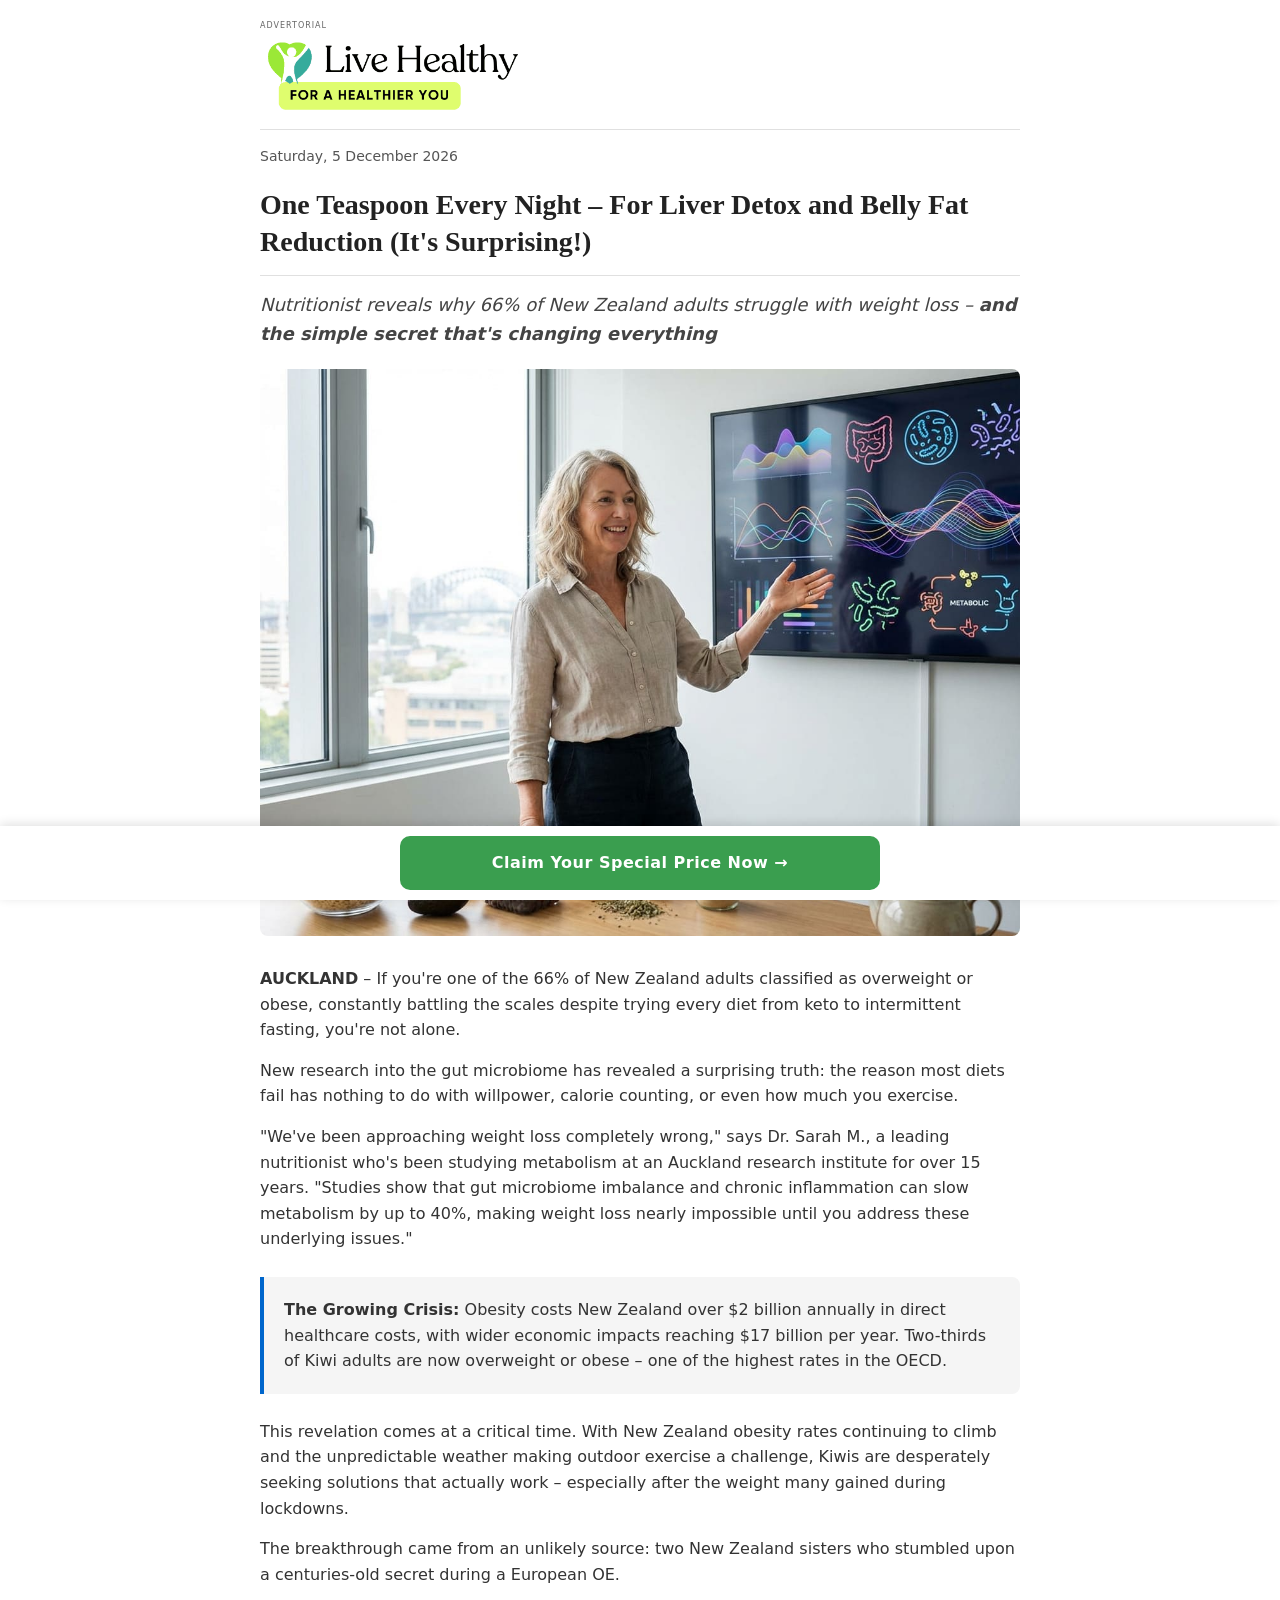
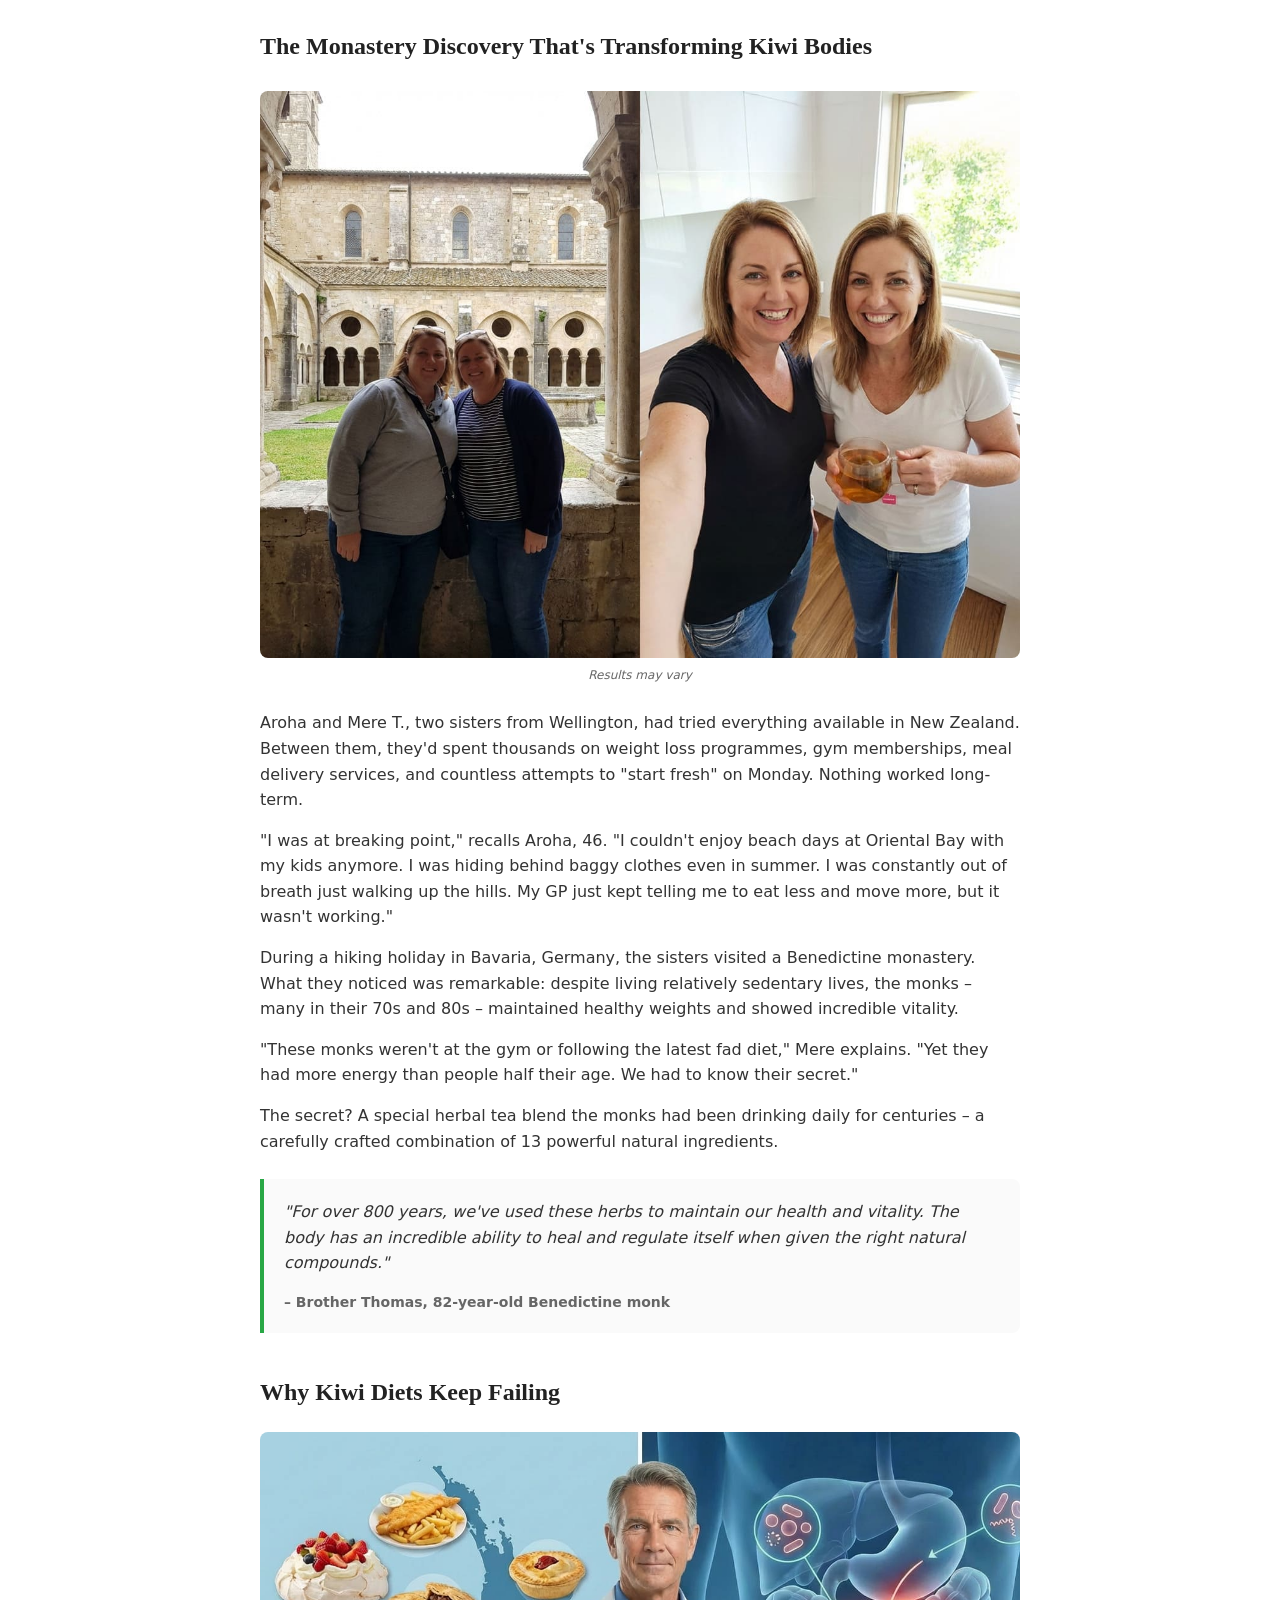
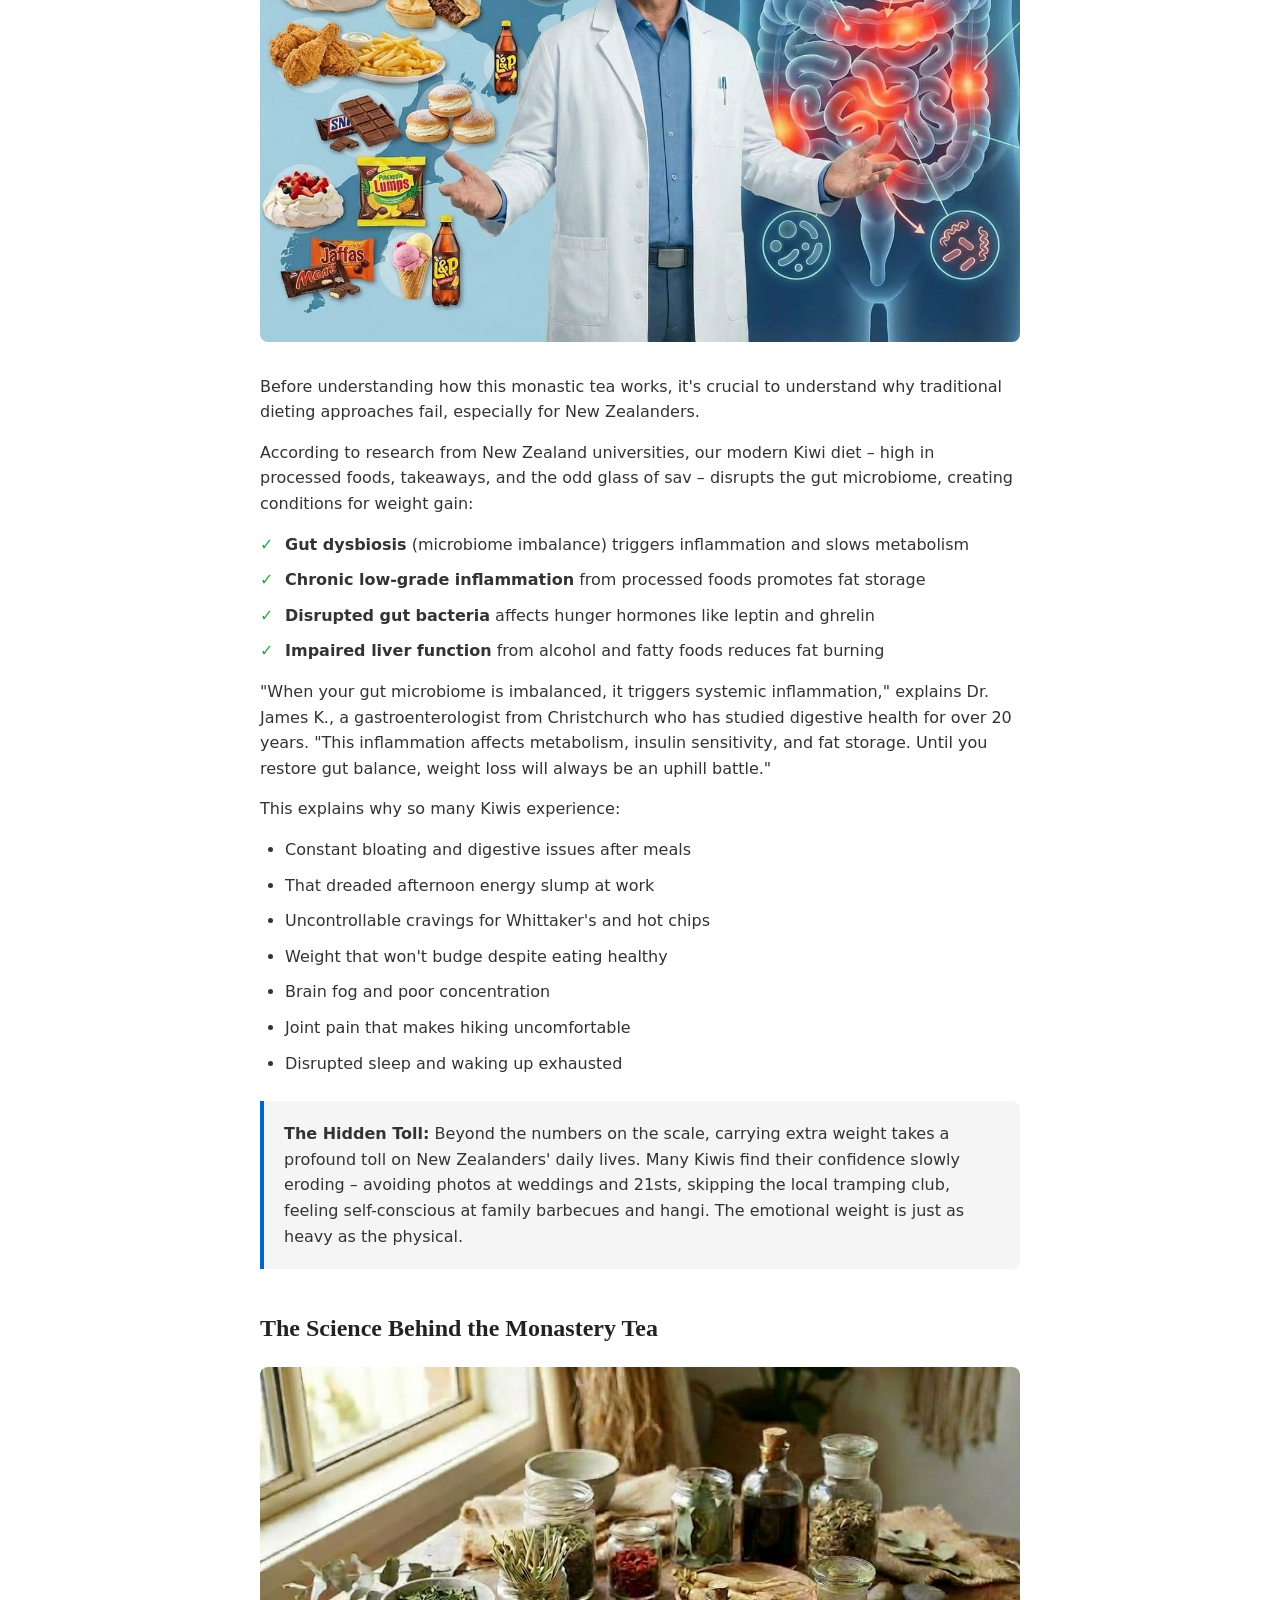
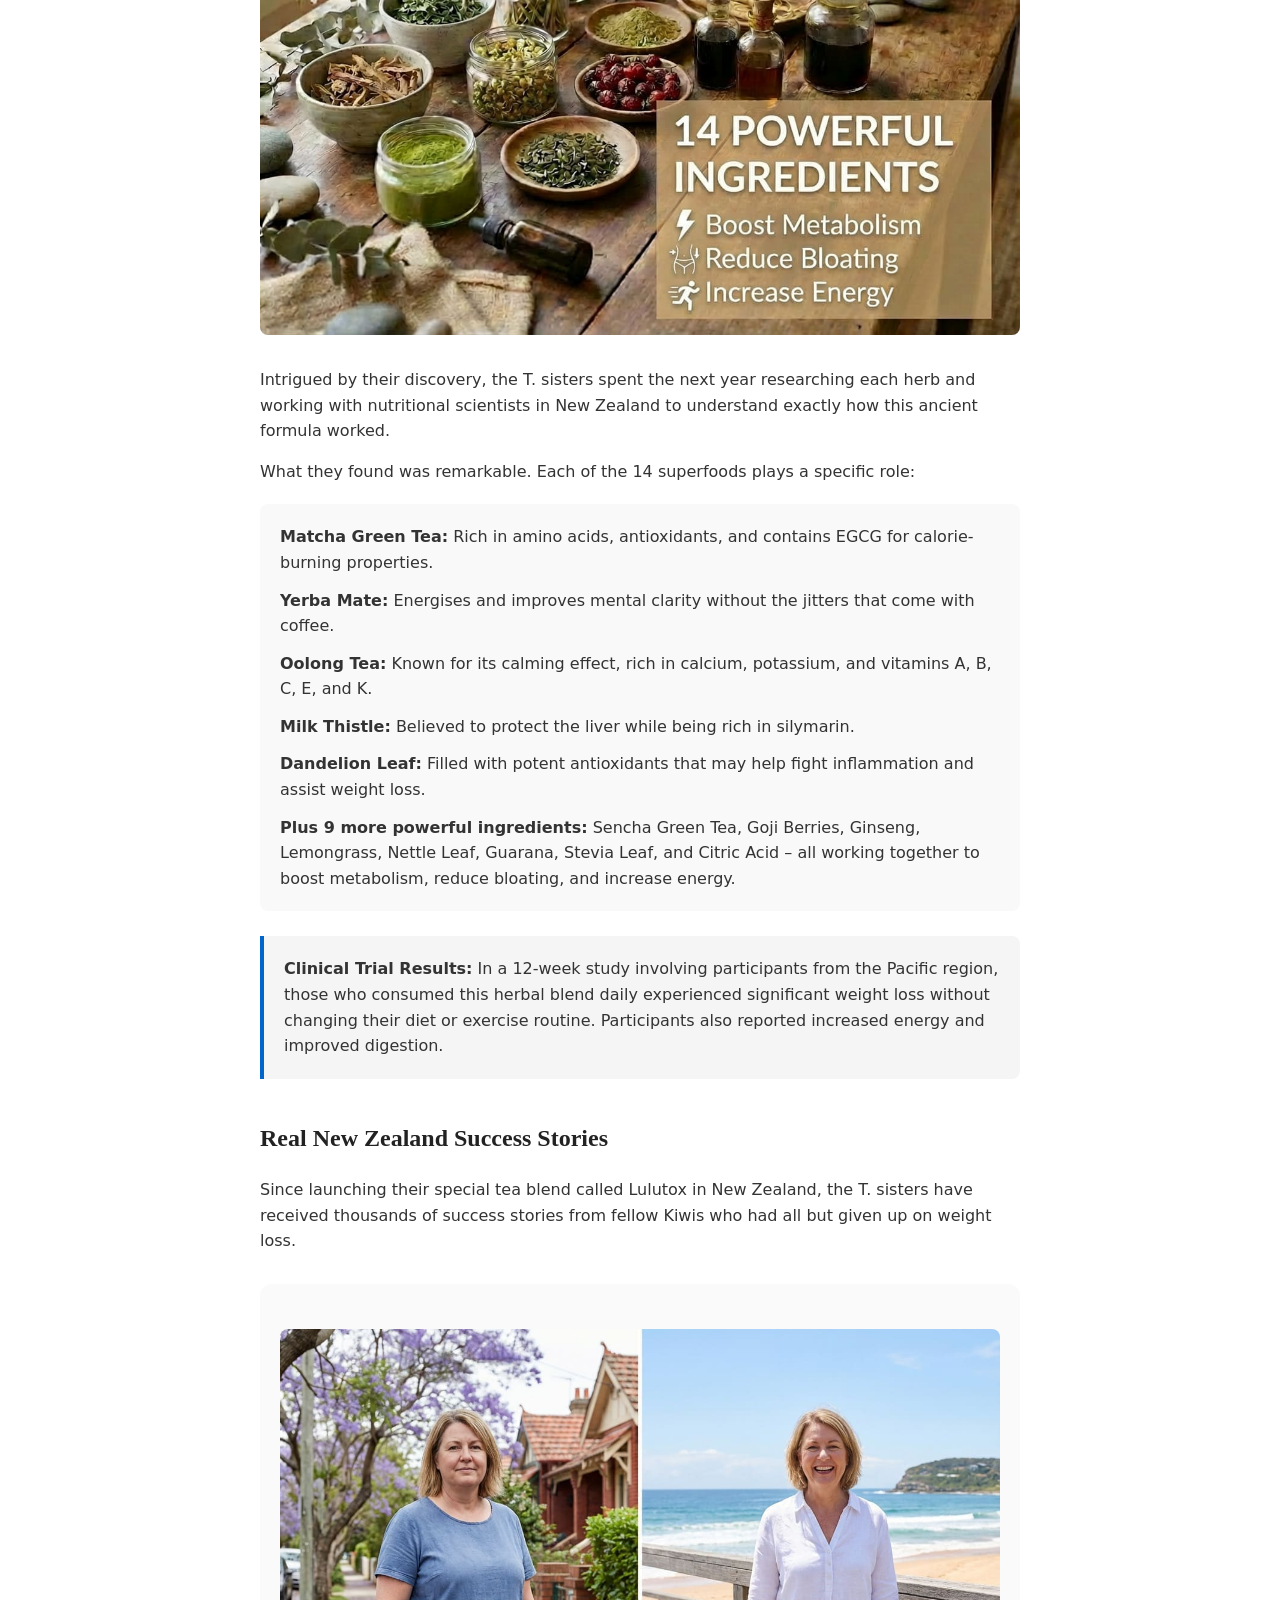
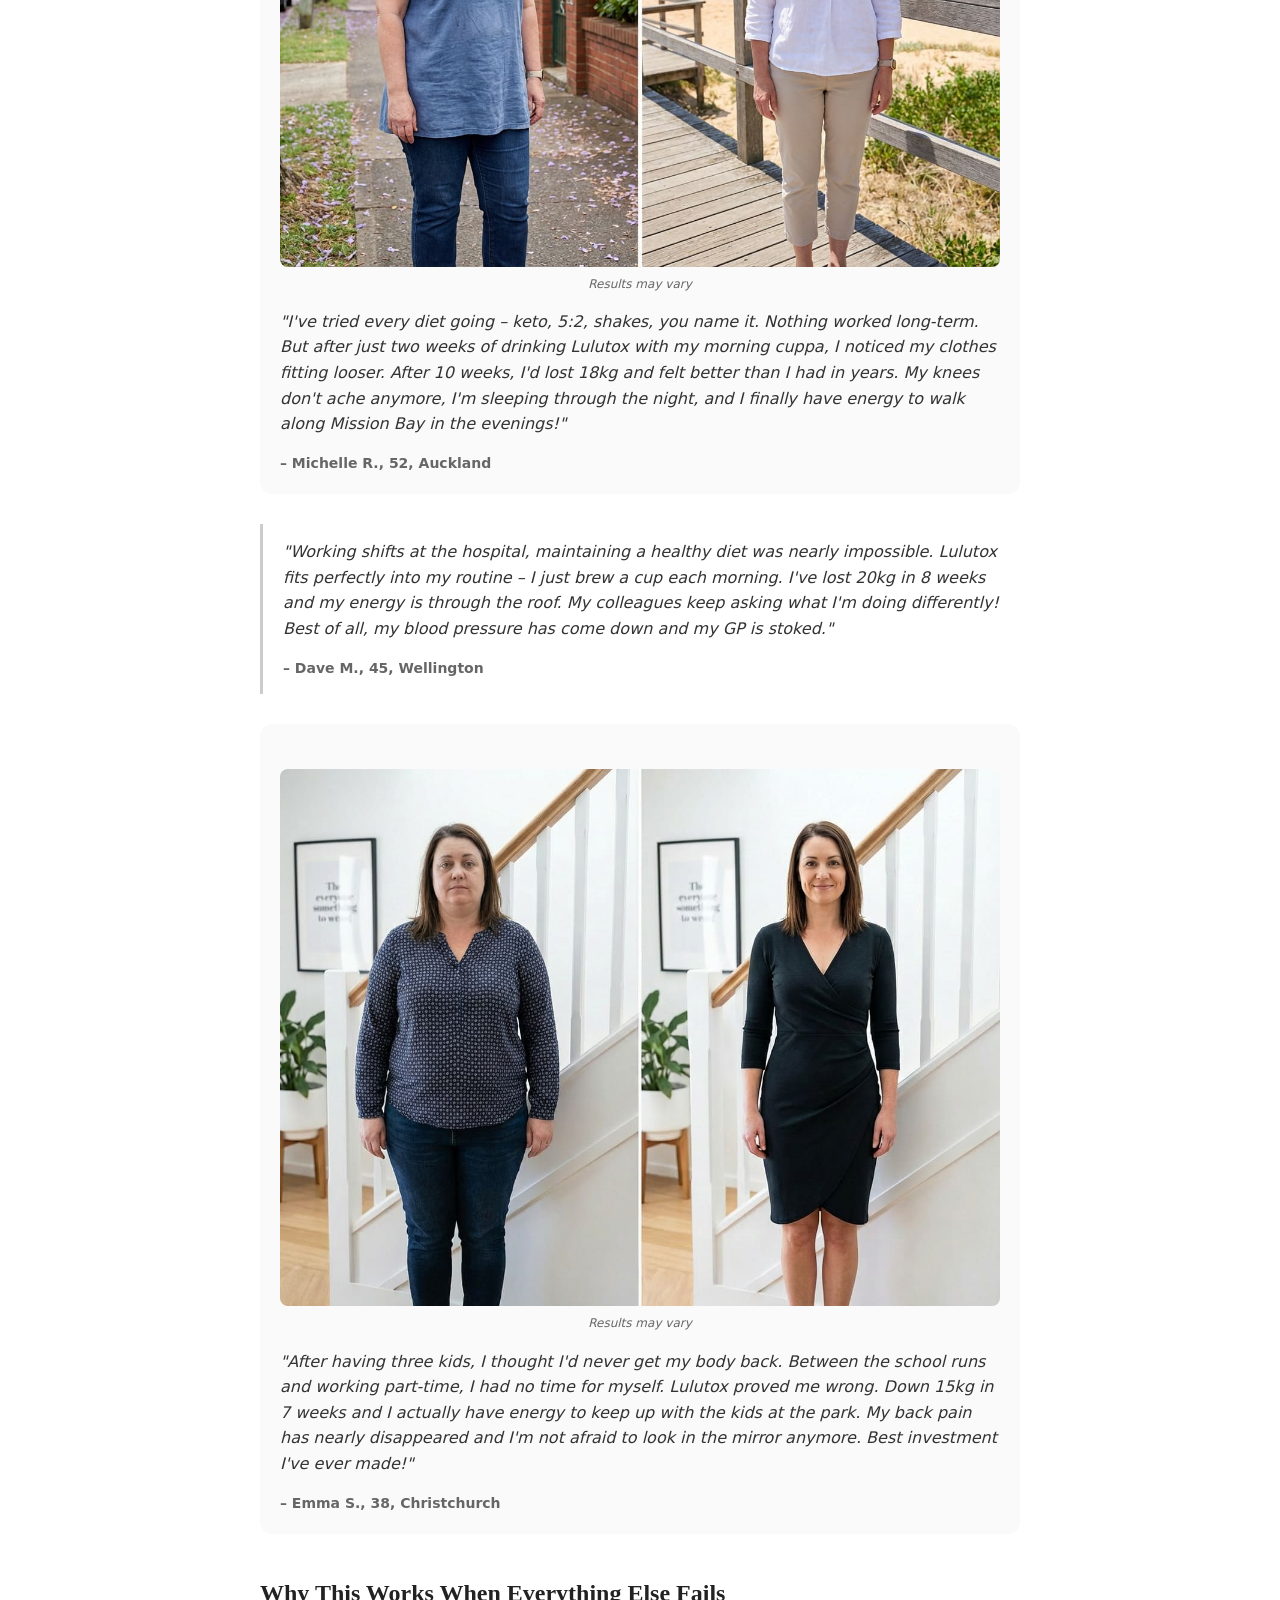
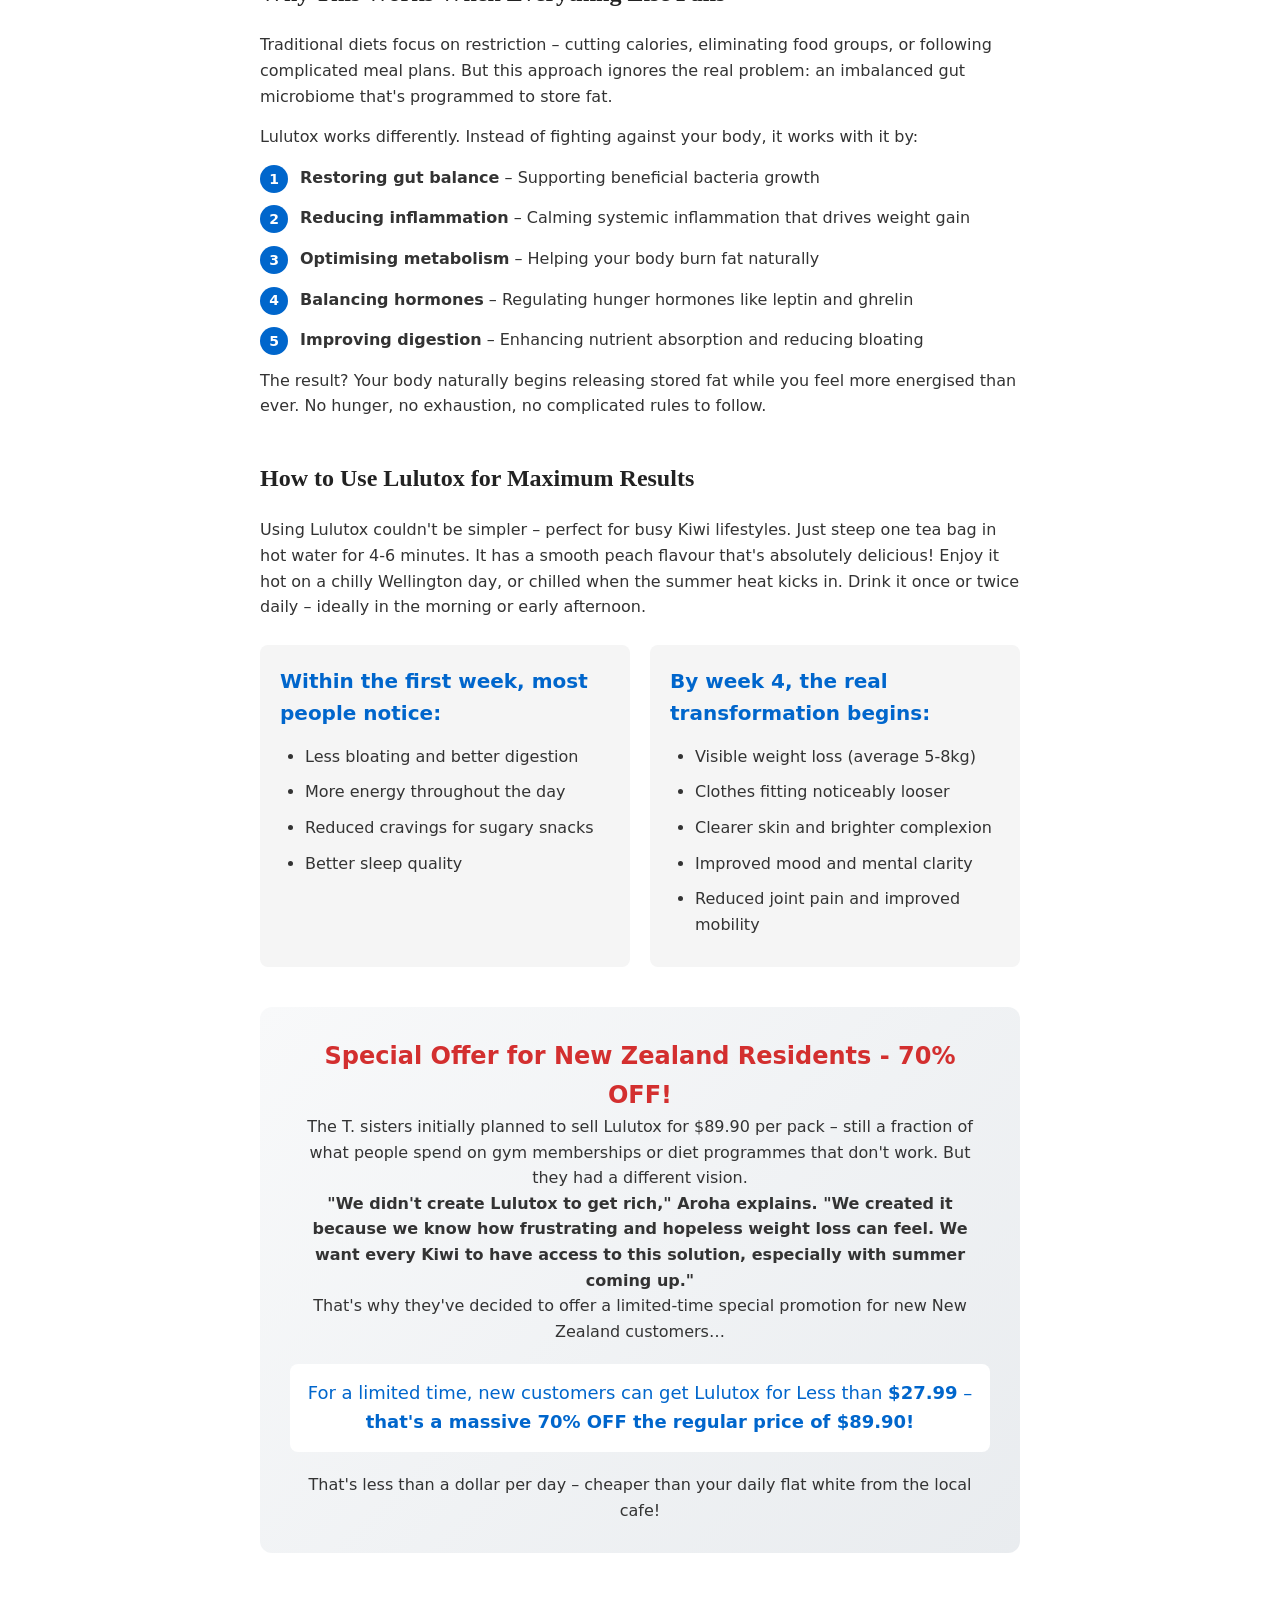
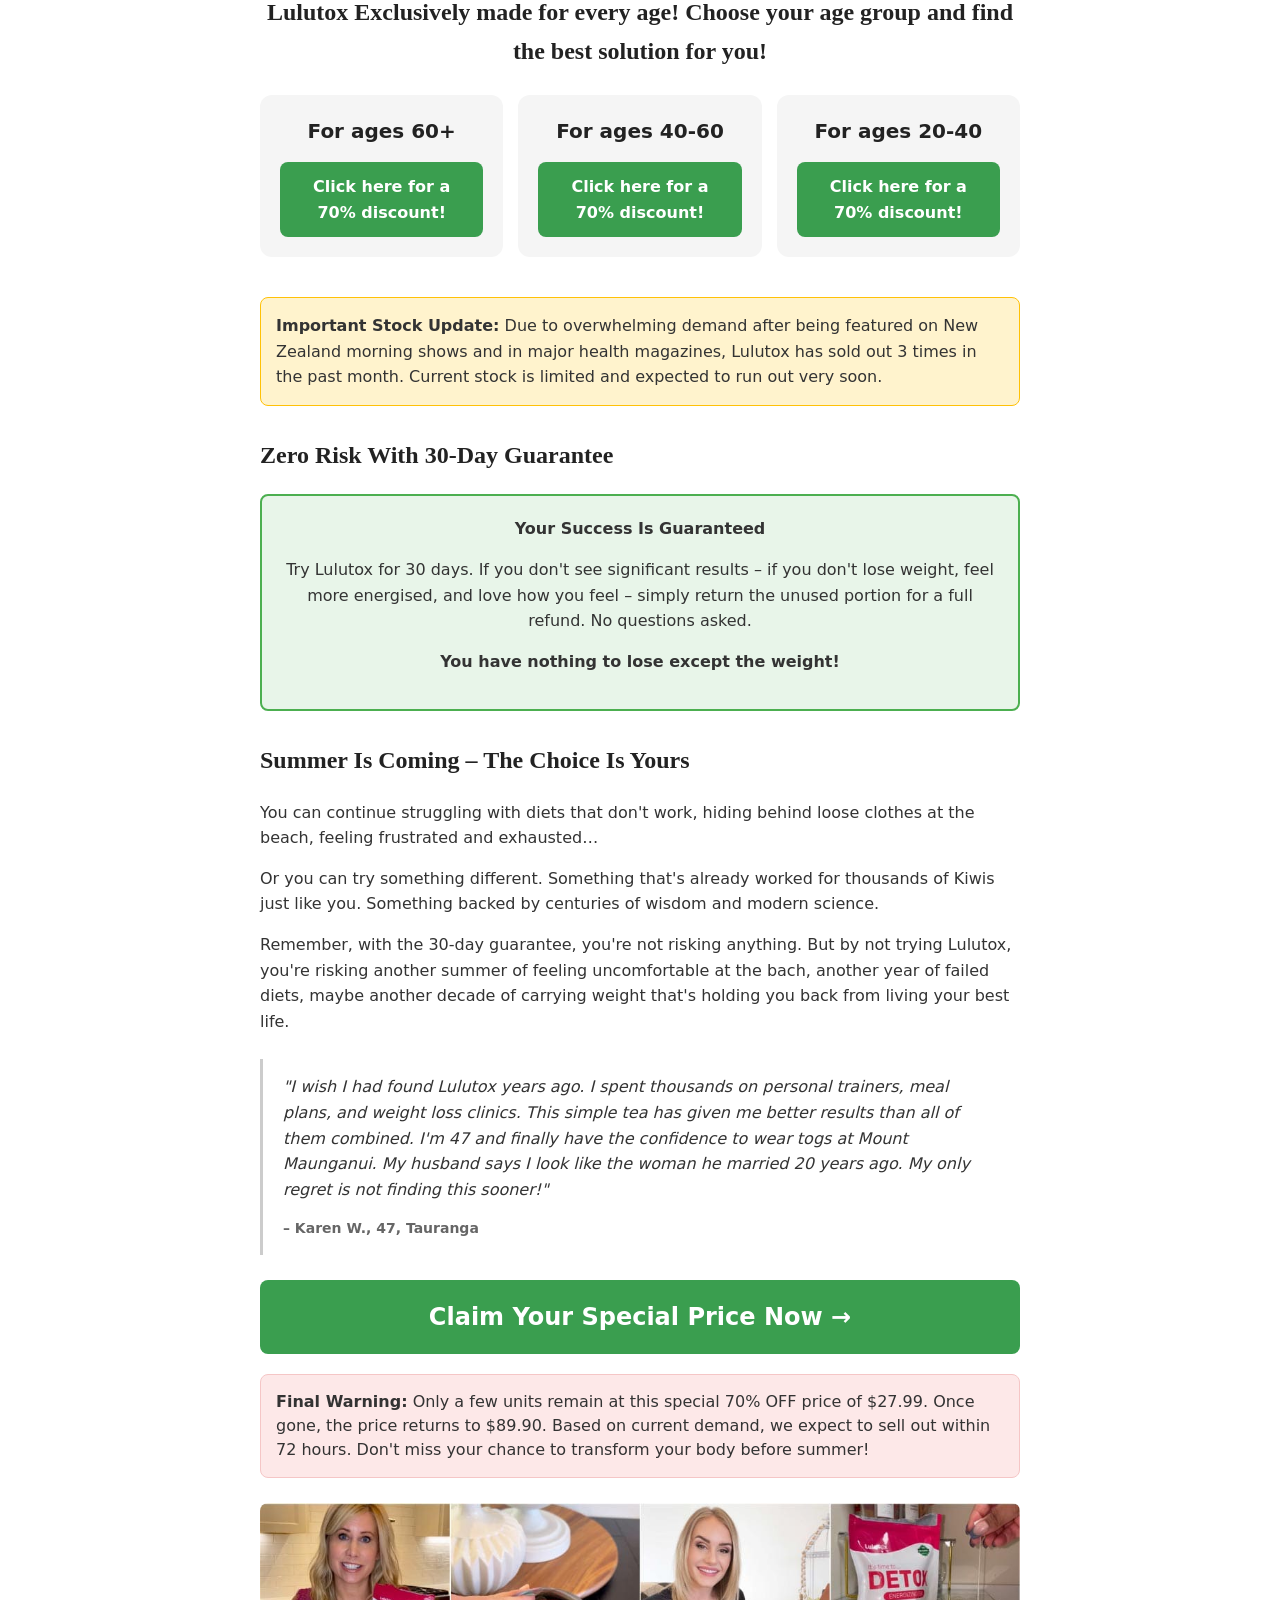
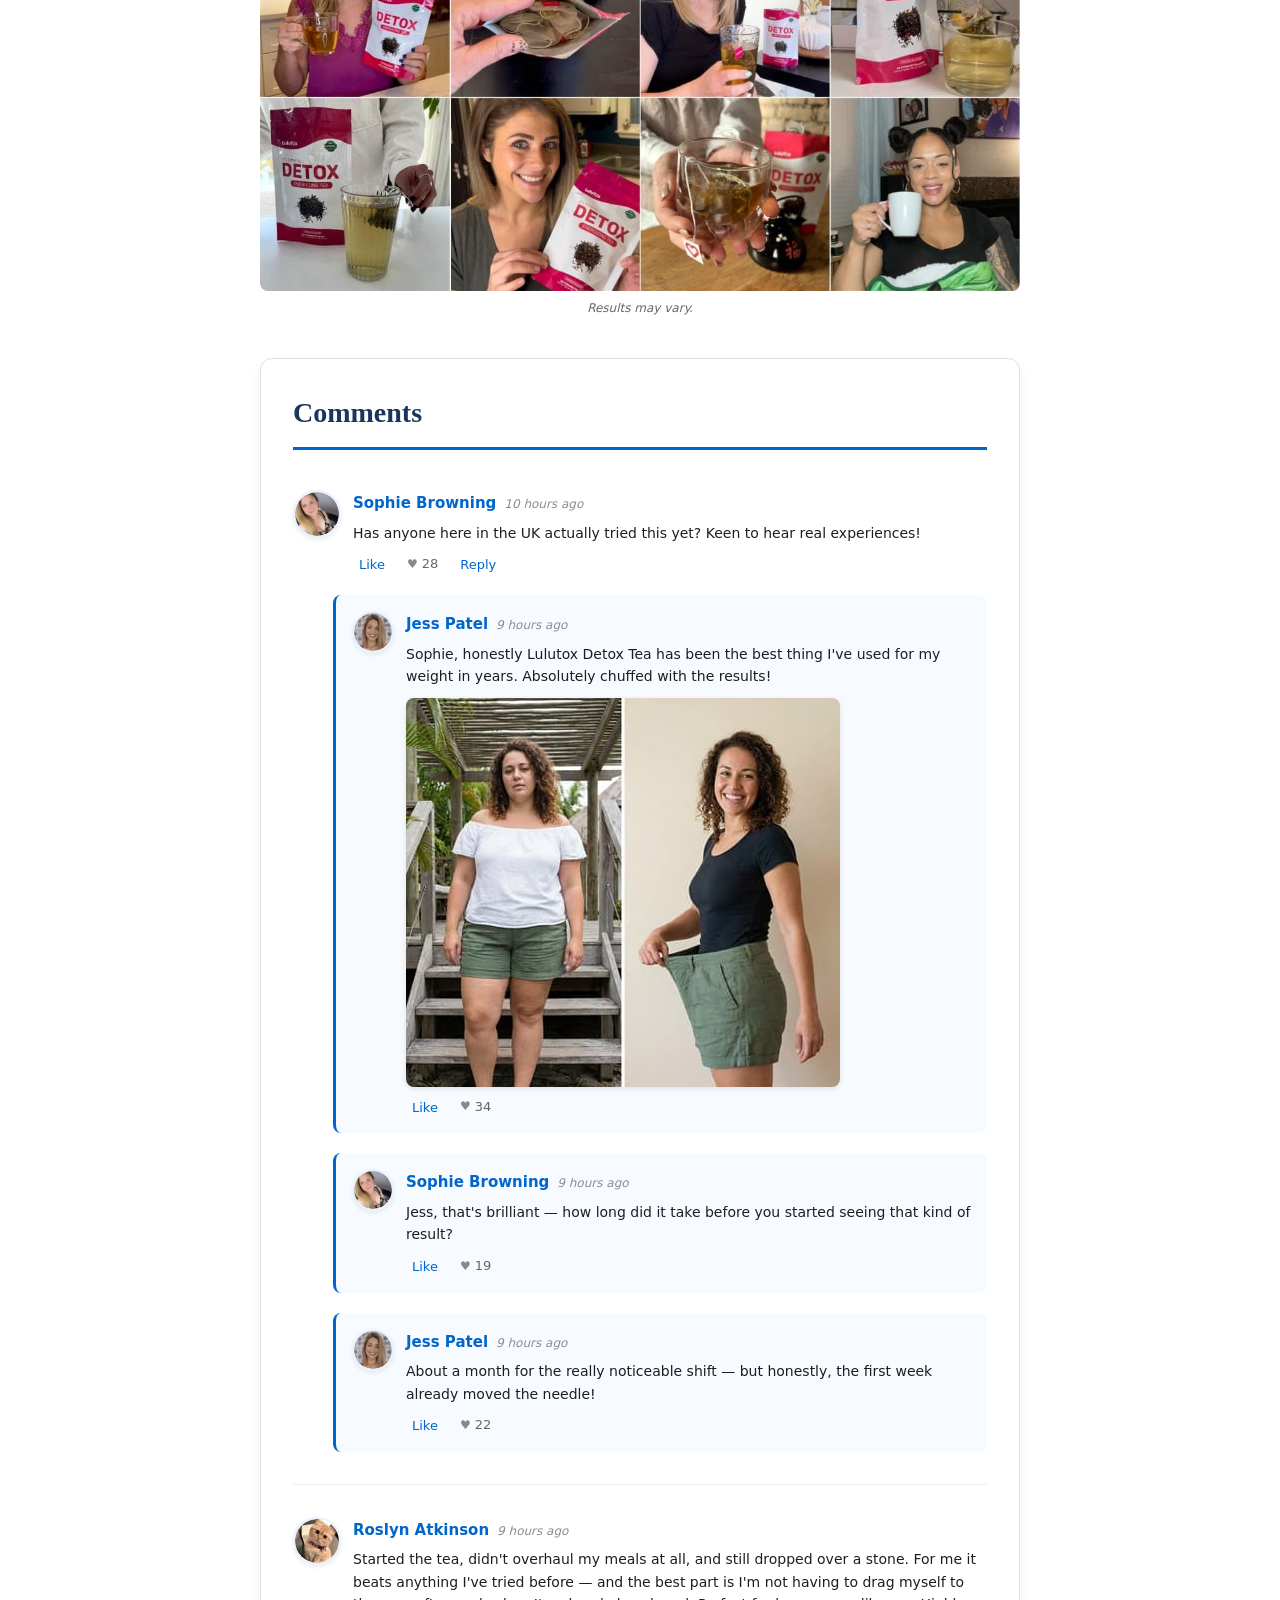
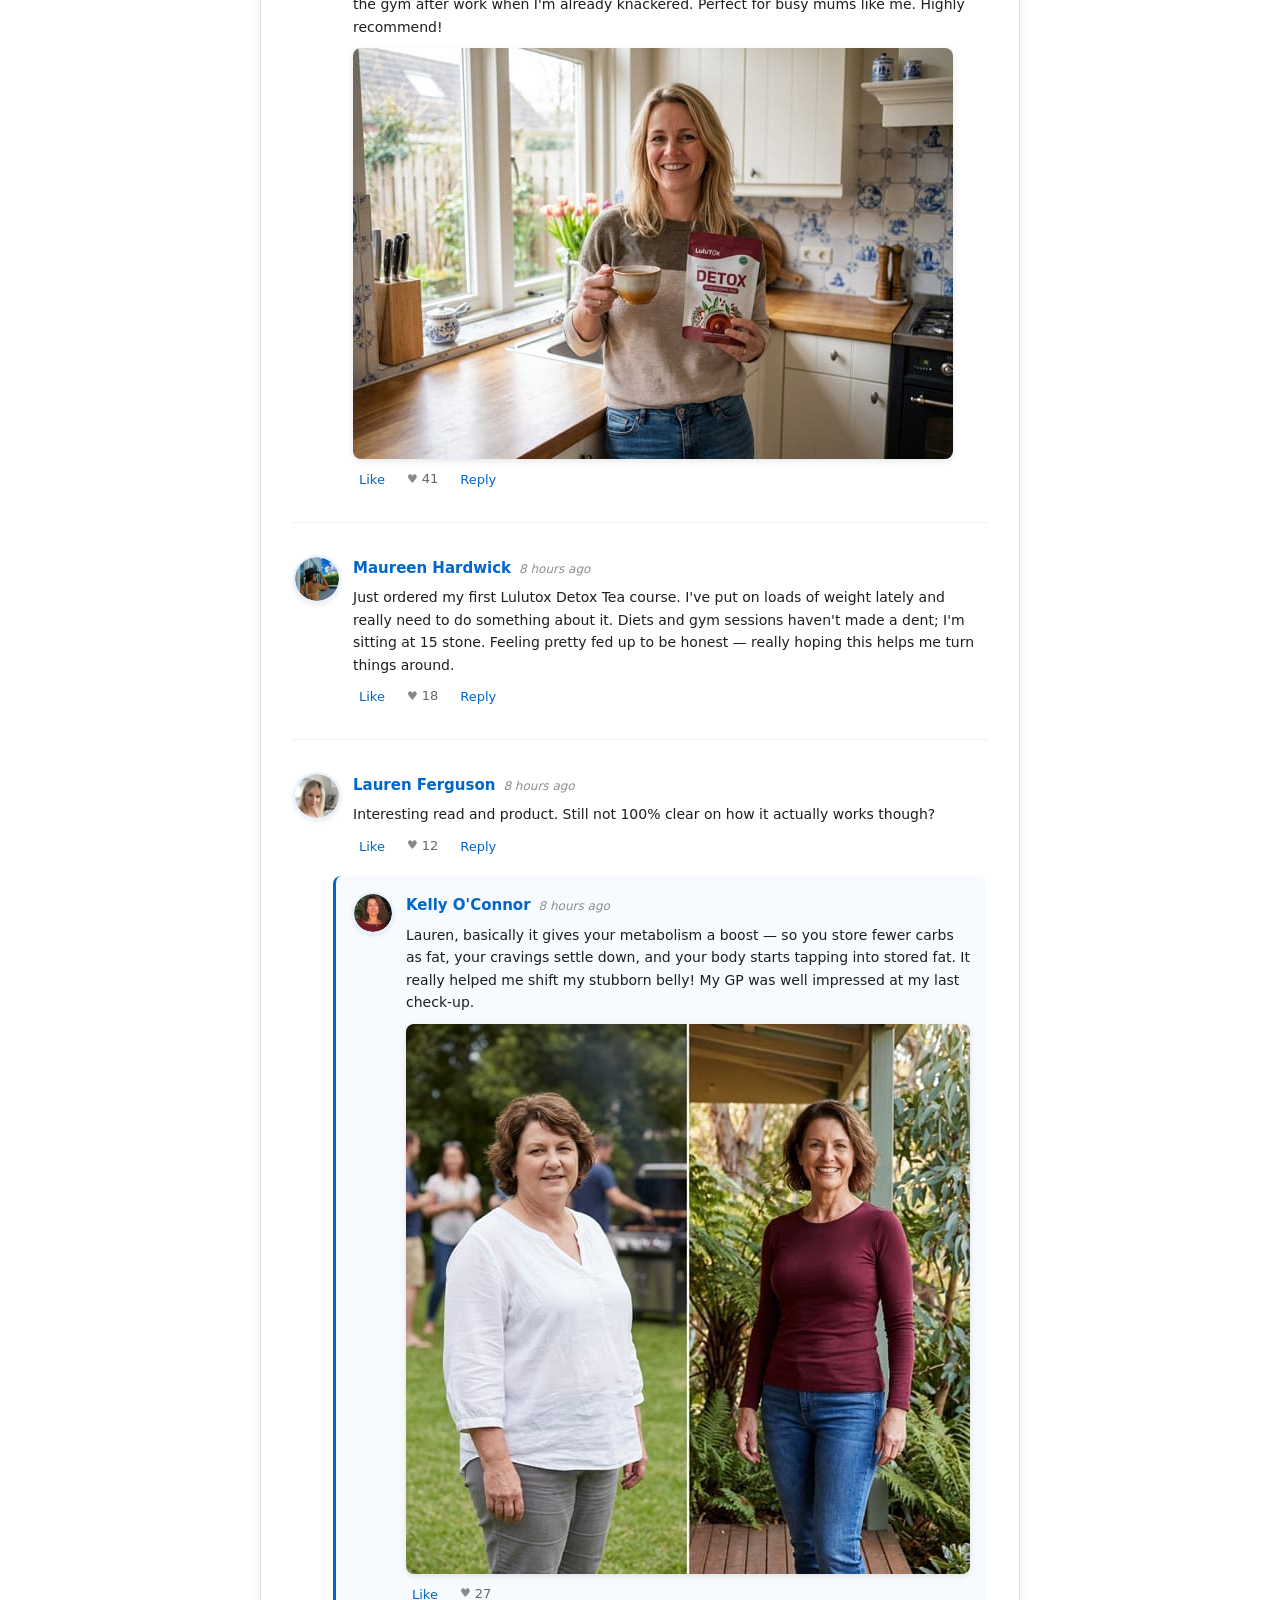
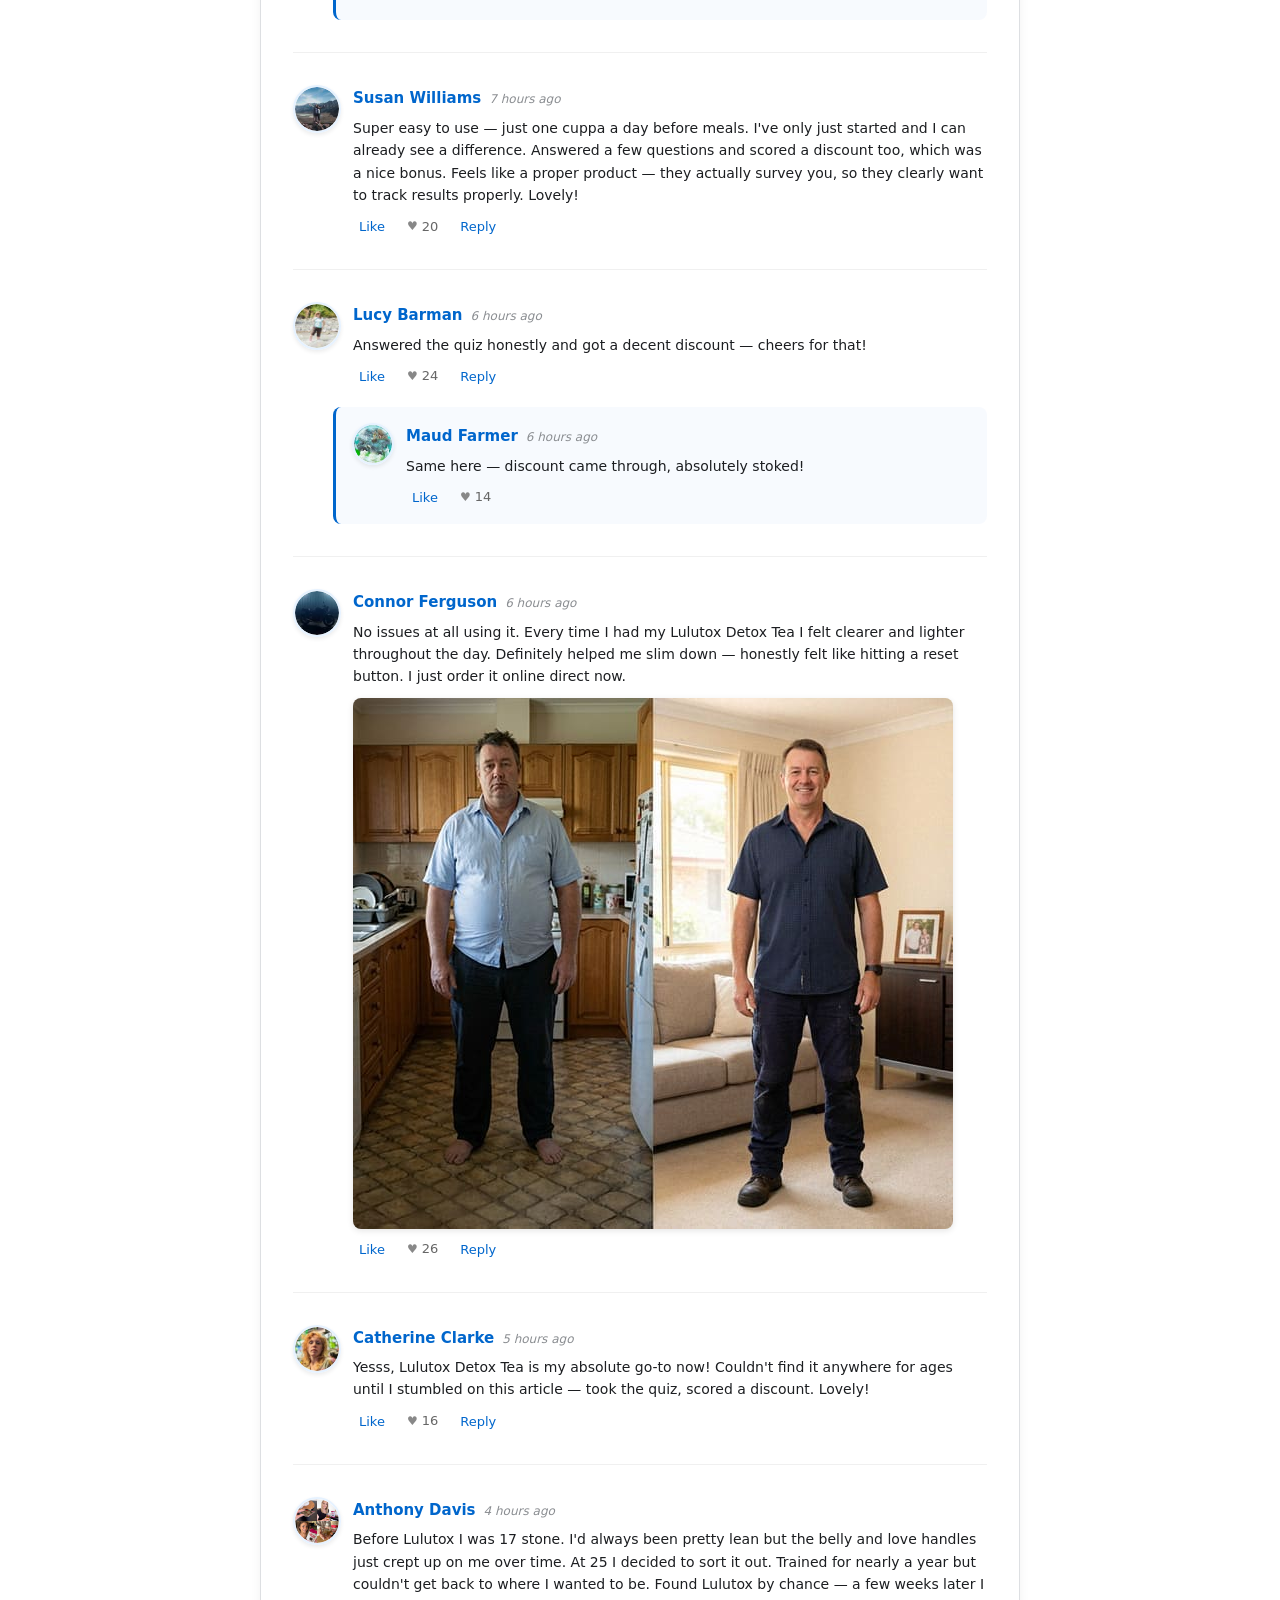
==== commit a55b4457: "Rename index_副本.html to index.html" ====
--- a/index.html
+++ b/index.html
@@ -1,986 +1,77 @@
 <!DOCTYPE html>
-
 <html lang="en-NZ">
-
 <head>
-  <meta http-equiv="Content-Type" content="text/html; charset=UTF-8">
-  <!--<base href="/lander/Af_Vl/LulutoxDetox/NZ/healthyliving_748687387248483_copy/">-->
-  <base href=".">
-
-  <!--Optional, send client hints to get accurate device data-->
-<meta http-equiv="delegate-ch" content="sec-ch-ua https://track.healthdeepinsight.com; sec-ch-ua-mobile https://track.healthdeepinsight.com; sec-ch-ua-arch https://track.healthdeepinsight.com; sec-ch-ua-model https://track.healthdeepinsight.com; sec-ch-ua-platform https://track.healthdeepinsight.com; sec-ch-ua-platform-version https://track.healthdeepinsight.com; sec-ch-ua-bitness https://track.healthdeepinsight.com; sec-ch-ua-full-version-list https://track.healthdeepinsight.com; sec-ch-ua-full-version https://track.healthdeepinsight.com" />
-
-<!-- MaxConv Tracking Script Base Code-->
-<script>!function(w,d,o,n,c){w[o]=w[o]||function(){(w[o].q=w[o].q||[]).push(arguments)};var s=d.createElement(n),t=d.getElementsByTagName(n)[0];s.async=!0;s.defer=!0;s.src="//track.healthdeepinsight.com/t/t.js";t.parentNode.insertBefore(s,t);}(window,document,"maxconv","script");</script>
-<noscript><link rel="stylesheet" href="//track.healthdeepinsight.com/t/t.css?mc_ns=1" /></noscript>
-<!-- End MaxConv Tracking Script Base Code-->
-
+  <meta charset="UTF-8">
   <meta name="viewport" content="width=device-width, initial-scale=1.0">
-  <title>Lulutox NZ</title>
-  <link rel="icon"
-    href="https://hot-deal4.com/lander/Af_Vl/LulutoxDetox/NZ/healthyliving_748687387248483_copy/img/cropped-1-32x32.jpg"
-    sizes="32x32">
-  <link rel="icon"
-    href="https://hot-deal4.com/lander/Af_Vl/LulutoxDetox/NZ/healthyliving_748687387248483_copy/img/cropped-1-192x192.jpg"
-    sizes="192x192">
-  <link rel="preconnect" href="https://fonts.googleapis.com/">
-  <link rel="preconnect" href="https://fonts.gstatic.com/" crossorigin="">
-  <link href="./Lulutox NZ_files/css2" rel="stylesheet">
-  <link rel="stylesheet" href="./Lulutox NZ_files/style.css">
-  <link rel="stylesheet" href="./Lulutox NZ_files/comments-styles.css">
-
-
-  <style>
-    .ZFfasc5f5NTIdwkMzNMy .zhhsfrubRJBf86cRcjeS {
-      height: 32px;
-      font-size: 16px;
-      font-weight: bold;
-      color: rgba(0, 0, 0, 0.88);
-      line-height: 32px;
-    }
-
-    .ZFfasc5f5NTIdwkMzNMy .TiFcRFnjGcRWQCxcglYv {
-      position: relative;
-    }
-
-    .ZFfasc5f5NTIdwkMzNMy .TiFcRFnjGcRWQCxcglYv select {
-      width: 100%;
-      height: 32px;
-      border-radius: 6px;
-      opacity: 0.5;
-      border: 1px solid #000000;
-      overflow: hidden;
-      text-overflow: ellipsis;
-      white-space: nowrap;
-      -webkit-appearance: none;
-      -moz-appearance: none;
-      appearance: none;
-      padding: 0 12px;
-      padding-right: 30px;
-    }
-
-    .ZFfasc5f5NTIdwkMzNMy .TiFcRFnjGcRWQCxcglYv select:focus-visible {
-      outline: none;
-      border: 1px solid #000000;
-    }
-
-    .ZFfasc5f5NTIdwkMzNMy .TiFcRFnjGcRWQCxcglYv:after {
-      content: "";
-      display: block;
-      width: 0;
-      height: 0;
-      border-left: 4px solid transparent;
-      border-right: 4px solid transparent;
-      border-top: 4px solid rgba(0, 0, 0, 0.5);
-      position: absolute;
-      top: 50%;
-      right: 15px;
-      transform: translateY(-50%);
-    }
-
-    .ZFfasc5f5NTIdwkMzNMy .TiFcRFnjGcRWQCxcglYv:focus-visible {
-      border: none;
-      background: salmon;
-    }
-
-    .rxQr7drg0GrqV8vmOncn {
-      display: flex;
-      justify-content: space-between;
-      margin-bottom: 24px;
-    }
-
-    .M2gRdCRtGXZfWo_K9lvd {
-      display: flex;
-      flex-direction: column;
-    }
-
-    .M2gRdCRtGXZfWo_K9lvd .zhhsfrubRJBf86cRcjeS {
-      font-family: OpenSans-Regular, OpenSans;
-      font-weight: 600;
-      font-size: 14px;
-      color: rgba(0, 0, 0, 0.88);
-      line-height: 16px;
-    }
-
-    /*# sourceMappingURL=[data-uri] */
-  </style>
-  <style>
-    .IRoWVNnxMESYzrLAb1jW {
-      width: 100%;
-      height: 48px;
-      border-radius: 12px;
-      opacity: 0.5;
-      border: 1px solid #000000;
-      padding: 0 16px;
-      box-sizing: border-box;
-      font-size: 14px;
-      font-family: OpenSans-Regular, OpenSans;
-      font-weight: 400;
-    }
-
-    .IRoWVNnxMESYzrLAb1jW:focus-visible {
-      outline: none;
-    }
-
-    /*# sourceMappingURL=[data-uri] */
-  </style>
-  <style>
-    .Ib6CUk9NvPeuYdBNTyjg {
-      display: flex;
-      align-items: flex-start;
-    }
-
-    .Ib6CUk9NvPeuYdBNTyjg input[type="radio"] {
-      appearance: none;
-      width: 24px;
-      height: 24px;
-      border-radius: 50%;
-      border: 2px solid #ccc;
-      position: relative;
-    }
-
-    .Ib6CUk9NvPeuYdBNTyjg input[type="radio"]:checked {
-      border-color: #ff8f00;
-    }
-
-    .Ib6CUk9NvPeuYdBNTyjg input[type="radio"]:checked::after {
-      content: "";
-      width: 10px;
-      height: 10px;
-      background: #ff8f00;
-      border-radius: 50%;
-      position: absolute;
-      top: 50%;
-      left: 50%;
-      transform: translate(-50%, -50%);
-    }
-
-    .Ib6CUk9NvPeuYdBNTyjg label {
-      flex: 1;
-      cursor: pointer;
-      margin-left: 32px;
-      font-size: 14px;
-      font-family: OpenSans-Regular, OpenSans;
-      font-weight: 400;
-      color: rgba(0, 0, 0, 0.88);
-      line-height: 24px;
-    }
-
-    /*# sourceMappingURL=[data-uri] */
-  </style>
-  <style>
-    .c9sddWo_i7vCT4SyyItq {
-      width: 100%;
-      height: 100%;
-      background: #ff8f00;
-      position: relative;
-      box-shadow: 0px 5px 5px -3px rgba(0, 0, 0, 0.08), 0px 3px 14px 2px rgba(0, 0, 0, 0.04), 0px 8px 10px 1px rgba(0, 0, 0, 0.06);
-      border-radius: 8px;
-      border: none;
-      font-size: 16px;
-      font-family: OpenSans-Bold, OpenSans;
-      font-weight: bold;
-      color: #ffffff;
-      overflow: hidden;
-      cursor: pointer;
-      display: flex;
-      align-items: center;
-      justify-content: center;
-      /* 禁用状态的样式 */
-    }
-
-    .c9sddWo_i7vCT4SyyItq:disabled {
-      background: #c2c2c2 !important;
-      /* 更淡的背景色表示不可点击 */
-      color: #eceff1;
-      /* 淡色文字 */
-      cursor: not-allowed;
-      /* 禁用光标 */
-      box-shadow: none;
-      /* 去除阴影 */
-    }
-
-    /*# sourceMappingURL=[data-uri] */
-  </style>
-  <style>
-    .EEznAG43zTuQkQq624yy {
-      width: 400px;
-    }
-
-    .EEznAG43zTuQkQq624yy .Zt6_7jfC9rAnl4Hvckzs {
-      padding: 16px;
-      display: flex;
-      align-items: center;
-      justify-content: space-between;
-    }
-
-    .EEznAG43zTuQkQq624yy .Zt6_7jfC9rAnl4Hvckzs .Je2jFsFrbPjN7Upq5740 {
-      width: 69px;
-      height: 24px;
-      margin: 7px 4px;
-    }
-
-    .EEznAG43zTuQkQq624yy .Zt6_7jfC9rAnl4Hvckzs .Je2jFsFrbPjN7Upq5740 svg {
-      width: 100%;
-      height: 100%;
-    }
-
-    .EEznAG43zTuQkQq624yy .Zt6_7jfC9rAnl4Hvckzs .c7QEl61sArXCQe0GnzQ5 {
-      width: 24px;
-      height: 24px;
-      cursor: pointer;
-    }
-
-    .EEznAG43zTuQkQq624yy .ci0NHoq5VTLikHkgliPO {
-      padding: 8px 16px 16px;
-    }
-
-    .EEznAG43zTuQkQq624yy .ci0NHoq5VTLikHkgliPO>a {
-      display: block;
-      padding-top: 8px;
-      text-align: center;
-      color: #3d5afe;
-    }
-
-    .EEznAG43zTuQkQq624yy .ci0NHoq5VTLikHkgliPO>a:hover {
-      color: #3d5afe;
-    }
-
-    /*# sourceMappingURL=[data-uri] */
-  </style>
-  <style>
-    .BW1QT6wRodElrY9DbAeQ {
-      display: flex;
-      align-items: center;
-      flex-direction: row-reverse;
-      justify-content: space-between;
-    }
-
-    .BW1QT6wRodElrY9DbAeQ .U_jFhfpfYNrIrQRSO7_Z {
-      text-wrap: nowrap;
-    }
-
-    .BW1QT6wRodElrY9DbAeQ input[type="checkbox"] {
-      height: 0;
-      width: 0;
-      visibility: hidden;
-      display: none;
-    }
-
-    .BW1QT6wRodElrY9DbAeQ label {
-      cursor: pointer;
-      text-indent: -9999px;
-      width: 56px;
-      height: 28px;
-      background: grey;
-      display: block;
-      border-radius: 100px;
-      position: relative;
-    }
-
-    .BW1QT6wRodElrY9DbAeQ label:after {
-      content: "";
-      position: absolute;
-      top: 4px;
-      left: 4px;
-      width: 20px;
-      height: 20px;
-      background: #fff;
-      border-radius: 90px;
-      transition: 0.3s;
-    }
-
-    .BW1QT6wRodElrY9DbAeQ input:checked+label {
-      background: #ff8f00;
-      box-shadow: 0px 5px 5px -3px rgba(0, 0, 0, 0.08), 0px 3px 14px 2px rgba(0, 0, 0, 0.04), 0px 8px 10px 1px rgba(0, 0, 0, 0.06);
-    }
-
-    .BW1QT6wRodElrY9DbAeQ input:checked+label:after {
-      left: calc(100% - 4px);
-      transform: translateX(-100%);
-    }
-
-    .BW1QT6wRodElrY9DbAeQ label:active:after {
-      width: 56px;
-    }
-
-    .BW1QT6wRodElrY9DbAeQ body {
-      display: flex;
-      justify-content: center;
-      align-items: center;
-      height: 100vh;
-    }
-
-    /*# sourceMappingURL=[data-uri] */
-  </style>
-  <style>
-    .av93VnBkT8rC6BfwHXXl {
-      display: flex;
-      align-items: center;
-      cursor: pointer;
-    }
-
-    /* 隐藏原始复选框 */
-    .av93VnBkT8rC6BfwHXXl input {
-      visibility: hidden;
-      position: absolute;
-    }
-
-    /* 自定义复选框的样式 */
-    .av93VnBkT8rC6BfwHXXl .ccHDoQWfCQ0wpKNe51Og {
-      position: relative;
-      height: 20px;
-      width: 20px;
-      background-color: #fff;
-      /* 背景色保持白色以保持较好的对比 */
-      border: 1px solid #d9d9d9;
-      /* 默认边框颜色为浅灰色 */
-      display: inline-block;
-      border-radius: 4px;
-      /* 圆角 */
-      transition: background-color 0.3s, border-color 0.3s;
-      /* 添加过渡效果 */
-    }
-
-    /* 当复选框被选中或不确定状态时的样式 */
-    .av93VnBkT8rC6BfwHXXl input:checked+.ccHDoQWfCQ0wpKNe51Og,
-    .av93VnBkT8rC6BfwHXXl input:indeterminate+.ccHDoQWfCQ0wpKNe51Og {
-      background-color: #ffc107;
-      /* 金色背景 */
-      border-color: #ffc107;
-      /* 金色边框 */
-    }
-
-    /* 添加对号 */
-    .av93VnBkT8rC6BfwHXXl .ccHDoQWfCQ0wpKNe51Og:after {
-      content: "";
-      position: absolute;
-      display: none;
-    }
-
-    .av93VnBkT8rC6BfwHXXl input:checked+.ccHDoQWfCQ0wpKNe51Og:after {
-      display: block;
-      left: 50%;
-      top: 50%;
-      width: 6px;
-      height: 10px;
-      border: solid white;
-      border-width: 0 3px 3px 0;
-      transform: translate(-50%, -50%) rotate(45deg);
-      /* Combine translations and rotations */
-    }
-
-    /* 不确定状态下的方块 */
-    .av93VnBkT8rC6BfwHXXl input:indeterminate+.ccHDoQWfCQ0wpKNe51Og:after {
-      content: "";
-      position: absolute;
-      display: block;
-      left: 50%;
-      top: 50%;
-      transform: translate(-50%, -50%);
-      /* Perfectly center the square */
-      width: 10px;
-      height: 5px;
-      background: white;
-      /* 使用白色方块以增加对比度 */
-    }
-
-    /* 处理禁用状态 */
-    .av93VnBkT8rC6BfwHXXl input:disabled+.ccHDoQWfCQ0wpKNe51Og {
-      background-color: #e0e0e0;
-      /* 灰色背景表示禁用 */
-      border-color: #bdbdbd;
-      /* 灰色边框 */
-      cursor: not-allowed;
-      /* 鼠标禁用状态指示 */
-    }
-
-    .av93VnBkT8rC6BfwHXXl input:disabled+.ccHDoQWfCQ0wpKNe51Og:after {
-      background: #bdbdbd;
-      /* 灰色对号或方块表示禁用 */
-    }
-
-    /*# sourceMappingURL=[data-uri] */
-  </style>
-  <style>
-    .kLB7SXuCbOA1VDEuayQ2 {
-      position: fixed;
-      top: 20px;
-      right: 20px;
-      z-index: 9999;
-      min-height: 244px;
-      width: 400px;
-      background: #ffffff;
-      box-shadow: 0px 2px 4px -1px rgba(0, 0, 0, 0.08), 0px 1px 10px 0px rgba(0, 0, 0, 0.04), 0px 4px 5px 0px rgba(0, 0, 0, 0.06);
-      border-radius: 12px;
-    }
-
-    .kLB7SXuCbOA1VDEuayQ2 .zEOKQl0KPtsInhEXQ5Bz .cLVWKu0XCorcERQg9FKl {
-      display: flex;
-      justify-content: center;
-      margin-bottom: 28px;
-    }
-
-    .kLB7SXuCbOA1VDEuayQ2 .zEOKQl0KPtsInhEXQ5Bz .cLVWKu0XCorcERQg9FKl .jR9tZOYlGybercDP5RXg {
-      animation: yjWYeSBhppaYr8pyCDGP 1s linear infinite;
-    }
-
-    .kLB7SXuCbOA1VDEuayQ2 .zEOKQl0KPtsInhEXQ5Bz .cyF9d8HEngPs9BJtmRBB {
-      font-size: 16px;
-      font-family: OpenSans-Bold, OpenSans;
-      font-weight: bold;
-      color: rgba(0, 0, 0, 0.88);
-      line-height: 22px;
-      text-align: center;
-    }
-
-    .kLB7SXuCbOA1VDEuayQ2 .zEOKQl0KPtsInhEXQ5Bz .Panq7Ykt8Gxb0RQl78BV {
-      font-size: 16px;
-      font-family: OpenSans-Bold, OpenSans;
-      font-weight: bold;
-      color: #479e25;
-      margin-top: 6px;
-      line-height: 22px;
-      text-decoration: underline;
-      text-align: center;
-      cursor: pointer;
-    }
-
-    @keyframes yjWYeSBhppaYr8pyCDGP {
-      from {
-        transform: rotate(360deg);
-      }
-
-      to {
-        transform: rotate(0deg);
-      }
-    }
-
-    /*# sourceMappingURL=[data-uri] */
-  </style>
-  <style>
-    .L6ydMcbc4E5EF6EfA6aG .ant-modal-title {
-      font-weight: bold;
-      font-size: 20px;
-      color: rgba(0, 0, 0, 0.88);
-      line-height: 28px;
-      text-align: left;
-      font-style: normal;
-      text-transform: none;
-    }
-
-    .hNkYvyrcRaG_kWiy3rkO {
-      margin-top: 16px;
-    }
-
-    .hNkYvyrcRaG_kWiy3rkO .ant-alert-message {
-      color: #2189e5;
-    }
-
-    .TmOCIHFUEqljERUfq_aY {
-      font-weight: 400;
-      font-size: 14px;
-      color: rgba(0, 0, 0, 0.5);
-      line-height: 24px;
-      text-align: left;
-      font-style: normal;
-      text-transform: none;
-      margin-bottom: 24px;
-    }
-
-    .FijT8eY01qZ_10LX68JG {
-      margin-bottom: 24px;
-    }
-
-    .FijT8eY01qZ_10LX68JG .lwYJMkm6l65Ew9BB03hg {
-      width: 100%;
-      display: grid;
-      grid-template-columns: repeat(3, 1fr);
-      grid-gap: 24px;
-      flex-wrap: wrap;
-    }
-
-    /*# sourceMappingURL=[data-uri] */
-  </style>
-  <style>
-    .YezkX1bsuRLzG32QxqOg {
-      top: 0;
-      right: 0;
-      z-index: 1;
-      position: absolute;
-      font-family: OpenSans-Bold, OpenSans;
-      text-wrap: nowrap;
-    }
-
-    .YezkX1bsuRLzG32QxqOg .NO7_066UyH5F_wWr_CDK {
-      width: 100%;
-      height: 21px;
-      border-top-left-radius: 8px;
-      border-top-right-radius: 8px;
-      display: flex;
-      align-items: center;
-      position: relative;
-      color: #ffffff;
-    }
-
-    .YezkX1bsuRLzG32QxqOg .NO7_066UyH5F_wWr_CDK .SVkdhKdtfHfJYdb3DeAC {
-      position: absolute;
-      left: 10px;
-      width: 15px;
-      height: 15px;
-    }
-
-    .YezkX1bsuRLzG32QxqOg .NO7_066UyH5F_wWr_CDK .SVkdhKdtfHfJYdb3DeAC g {
-      fill: antiquewhite;
-    }
-
-    .YezkX1bsuRLzG32QxqOg .NO7_066UyH5F_wWr_CDK .OCxxhXIFkJiVv3OW8Dki {
-      flex: 1;
-      text-align: center;
-    }
-
-    .YezkX1bsuRLzG32QxqOg .NO7_066UyH5F_wWr_CDK .eCi62QFGWYWFIdMKmoCY {
-      min-width: 45px;
-      height: 21px;
-      position: absolute;
-      right: 0;
-      display: flex;
-      justify-content: center;
-      align-items: center;
-      background-color: #11bc57;
-      border-top-right-radius: 8px;
-      border-left: 1px solid #00b050;
-    }
-
-    .YezkX1bsuRLzG32QxqOg .jkiqcnRJY9Y07V6l96yO {
-      background: #2acc6f;
-    }
-
-    .YezkX1bsuRLzG32QxqOg .mUWOwtz1vBHUHo7ESj3H {
-      background: #fb5b28;
-    }
-
-    .YezkX1bsuRLzG32QxqOg .AJ8PVFZUE_njDcnN2VtU {
-      padding: 0 20px;
-      background: #ff8f00;
-      box-shadow: 0px 5px 5px -3px rgba(0, 0, 0, 0.08), 0px 3px 14px 2px rgba(0, 0, 0, 0.04), 0px 8px 10px 1px rgba(0, 0, 0, 0.06);
-      border-radius: 22px;
-      margin-top: 6px px;
-      font-family: OpenSans-Bold, OpenSans;
-      font-weight: bold;
-      color: #ffffff;
-      font-size: 16px;
-      line-height: 38px;
-    }
-
-    .YezkX1bsuRLzG32QxqOg .AJ8PVFZUE_njDcnN2VtU svg {
-      margin-right: 8px;
-    }
-
-    .mrHXcmsfueCtCtmrCvhk .UN3gm0MT4HG3PapvB5Es {
-      width: 100%;
-      height: 86px;
-      display: flex;
-      align-items: center;
-      justify-content: center;
-      flex-flow: column;
-      background: white !important;
-      color: rgba(0, 0, 0, 0.24);
-    }
-
-    .mrHXcmsfueCtCtmrCvhk .UN3gm0MT4HG3PapvB5Es svg {
-      margin-bottom: 4px;
-    }
-
-    .mrHXcmsfueCtCtmrCvhk .MWgMsOT14PgnlhzDhUao {
-      display: flex;
-      align-items: center;
-      flex-direction: column;
-      max-height: 500px;
-      overflow-x: hidden;
-    }
-
-    .mrHXcmsfueCtCtmrCvhk .MWgMsOT14PgnlhzDhUao::-webkit-scrollbar {
-      width: 4px;
-      height: 1px;
-    }
-
-    .mrHXcmsfueCtCtmrCvhk .MWgMsOT14PgnlhzDhUao::-webkit-scrollbar-thumb {
-      border-radius: 10px;
-      -webkit-box-shadow: inset 0 0 5px rgba(0, 0, 0, 0.2);
-      background: #f7f7f7;
-    }
-
-    .mrHXcmsfueCtCtmrCvhk .MWgMsOT14PgnlhzDhUao::-webkit-scrollbar-track {
-      -webkit-box-shadow: inset 0 0 5px rgba(0, 0, 0, 0.1);
-      border-radius: 10px;
-      background: #f7f7f7;
-    }
-
-    .mrHXcmsfueCtCtmrCvhk .MWgMsOT14PgnlhzDhUao>div {
-      min-height: auto;
-      background: rgba(0, 0, 0, 0.04);
-      padding: 8px;
-      margin-bottom: 16px;
-      display: flex;
-    }
-
-    .mrHXcmsfueCtCtmrCvhk .MWgMsOT14PgnlhzDhUao>div:last-child {
-      border-bottom: 0;
-    }
-
-    .mrHXcmsfueCtCtmrCvhk .MWgMsOT14PgnlhzDhUao>div .irbDaxm05L90StDOVuFf {
-      width: 54px;
-      height: 54px;
-      border-radius: 4px 4px 4px 4px;
-      margin-right: 8px;
-    }
-
-    .mrHXcmsfueCtCtmrCvhk .MWgMsOT14PgnlhzDhUao>div .irbDaxm05L90StDOVuFf img {
-      width: 100%;
-      height: 100%;
-    }
-
-    .mrHXcmsfueCtCtmrCvhk .MWgMsOT14PgnlhzDhUao>div .BEeSRQYIPezxiElL7Y1u {
-      min-height: 54px;
-      font-weight: 400;
-      font-size: 14px;
-      display: flex;
-      flex-direction: column;
-      justify-content: center;
-    }
-
-    .mrHXcmsfueCtCtmrCvhk .MWgMsOT14PgnlhzDhUao>div .BEeSRQYIPezxiElL7Y1u .me9J0Ec7gRu7hAXPGzY_ {
-      color: #000000;
-      line-height: 16px;
-      text-align: left;
-      text-transform: none;
-      margin-right: 11px;
-      overflow: hidden;
-      display: -webkit-box;
-      -webkit-line-clamp: 2;
-      -webkit-box-orient: vertical;
-      text-overflow: ellipsis;
-      height: 34px;
-      width: 268px;
-    }
-
-    .mrHXcmsfueCtCtmrCvhk .MWgMsOT14PgnlhzDhUao>div .BEeSRQYIPezxiElL7Y1u .w6zpsVlllx6TB6P6tv7T {
-      width: 268px;
-      color: #ff0000;
-    }
-
-    .mrHXcmsfueCtCtmrCvhk .MWgMsOT14PgnlhzDhUao>div .h7v9y0cCilg07Xbu3ry8 {
-      display: flex;
-      align-items: center;
-    }
-
-    .mrHXcmsfueCtCtmrCvhk .u4k0WEcFhM_UruSqNh2H {
-      width: 100%;
-      display: flex;
-      justify-content: center;
-      flex-direction: column;
-    }
-
-    .mrHXcmsfueCtCtmrCvhk .u4k0WEcFhM_UruSqNh2H button {
-      margin-bottom: 8px;
-      height: 36px;
-    }
-
-    .mrHXcmsfueCtCtmrCvhk .u4k0WEcFhM_UruSqNh2H ._69nR89KKgxcsjj4aZVg {
-      background: transparent !important;
-      box-shadow: none !important;
-      color: black !important;
-      font-weight: 400 !important;
-      font-size: 14px !important;
-      color: rgba(0, 0, 0, 0.5) !important;
-    }
-
-    .mrHXcmsfueCtCtmrCvhk .u4k0WEcFhM_UruSqNh2H ._69nR89KKgxcsjj4aZVg svg {
-      margin-right: 5px;
-    }
-
-    /*# sourceMappingURL=[data-uri] */
-  </style>
-  <style>
-    .WeMhfmnyjZApMUugIiUr {
-      width: 100%;
-      top: 0;
-      left: 0;
-      right: 0;
-      display: flex;
-      align-items: center;
-      flex-direction: column;
-      position: absolute;
-      z-index: 2;
-      font-family: OpenSans-Bold, OpenSans;
-    }
-
-    .WeMhfmnyjZApMUugIiUr .D5xruGoBdBD8fjbDpn0T {
-      width: 100%;
-      height: 21px;
-      border-top-left-radius: 8px;
-      border-top-right-radius: 8px;
-      display: flex;
-      align-items: center;
-      position: relative;
-      color: #ffffff;
-    }
-
-    .WeMhfmnyjZApMUugIiUr .D5xruGoBdBD8fjbDpn0T .z568v0OExVt7aKAe_qwb {
-      position: absolute;
-      left: 10px;
-      width: 15px;
-      height: 15px;
-    }
-
-    .WeMhfmnyjZApMUugIiUr .D5xruGoBdBD8fjbDpn0T .z568v0OExVt7aKAe_qwb g {
-      fill: antiquewhite;
-    }
-
-    .WeMhfmnyjZApMUugIiUr .D5xruGoBdBD8fjbDpn0T .YvPjV_lQ9LjrwsRvkSAx {
-      flex: 1;
-      text-align: center;
-    }
-
-    .WeMhfmnyjZApMUugIiUr .D5xruGoBdBD8fjbDpn0T .w9aSxjg6VdZA_08E8a_P {
-      min-width: 45px;
-      height: 21px;
-      position: absolute;
-      right: 0;
-      display: flex;
-      justify-content: center;
-      align-items: center;
-      background-color: #11bc57;
-      border-top-right-radius: 8px;
-      border-left: 1px solid #00b050;
-    }
-
-    .WeMhfmnyjZApMUugIiUr .p5jxubOfKVHADwdR4sVq {
-      background: #2acc6f;
-    }
-
-    .WeMhfmnyjZApMUugIiUr .BiGR8PrJwIl3jPvAzTRy {
-      background: #fb5b28;
-    }
-
-    .WeMhfmnyjZApMUugIiUr .ddn6LFwb35gnBPJ__Ma4 {
-      display: none;
-      width: 98%;
-      height: 32px;
-      box-shadow: 0px 5px 5px -3px rgba(0, 0, 0, 0.08), 0px 3px 14px 2px rgba(0, 0, 0, 0.04), 0px 8px 10px 1px rgba(0, 0, 0, 0.06);
-      border-radius: 4px;
-      margin-top: 6px;
-      font-size: 12px;
-      font-family: OpenSans-Bold, OpenSans;
-      font-weight: bold;
-      color: #ffffff;
-      line-height: 17px;
-    }
-
-    .WeMhfmnyjZApMUugIiUr .ddn6LFwb35gnBPJ__Ma4 svg {
-      margin-right: 8px;
-    }
-
-    /*# sourceMappingURL=[data-uri] */
-  </style>
-  <style>
-    .vsK1fKu8GYkRlcoudhIh {
-      width: 100%;
-      top: 0;
-      left: 0;
-      right: 0;
-      display: flex;
-      align-items: center;
-      flex-direction: column;
-      position: absolute;
-      z-index: 2;
-      font-family: OpenSans-Bold, OpenSans;
-    }
-
-    .vsK1fKu8GYkRlcoudhIh .kNT2mFuNFTBP9Hi7bAC8 {
-      width: 100%;
-      height: 21px;
-      border-top-left-radius: 8px;
-      border-top-right-radius: 8px;
-      display: flex;
-      align-items: center;
-      position: relative;
-      color: #ffffff;
-    }
-
-    .vsK1fKu8GYkRlcoudhIh .kNT2mFuNFTBP9Hi7bAC8 .mZYCnZhor58rYAUqK4ng {
-      position: absolute;
-      left: 10px;
-      width: 15px;
-      height: 15px;
-    }
-
-    .vsK1fKu8GYkRlcoudhIh .kNT2mFuNFTBP9Hi7bAC8 .mZYCnZhor58rYAUqK4ng g {
-      fill: antiquewhite;
-    }
-
-    .vsK1fKu8GYkRlcoudhIh .kNT2mFuNFTBP9Hi7bAC8 .ngtRvSjrm9yOTPcnJvii {
-      flex: 1;
-      text-align: center;
-    }
-
-    .vsK1fKu8GYkRlcoudhIh .kNT2mFuNFTBP9Hi7bAC8 .rd0GcjHkbm37tIo1UZkh {
-      min-width: 45px;
-      height: 21px;
-      position: absolute;
-      right: 0;
-      display: flex;
-      justify-content: center;
-      align-items: center;
-      background-color: #11bc57;
-      border-top-right-radius: 8px;
-      border-left: 1px solid #00b050;
-    }
-
-    .vsK1fKu8GYkRlcoudhIh .xqJbzeH_Z6QRQ9J1z5UV {
-      background: #2acc6f;
-    }
-
-    .vsK1fKu8GYkRlcoudhIh .mmXPLYRJZx8YRhtuZOzD {
-      background: #fb5b28;
-    }
-
-    .vsK1fKu8GYkRlcoudhIh .jaTHVmG4yPmCMGNQaqic {
-      display: none;
-      width: 98%;
-      height: 32px;
-      box-shadow: 0px 5px 5px -3px rgba(0, 0, 0, 0.08), 0px 3px 14px 2px rgba(0, 0, 0, 0.04), 0px 8px 10px 1px rgba(0, 0, 0, 0.06);
-      border-radius: 4px;
-      margin-top: 6px;
-      font-size: 12px;
-      font-family: OpenSans-Bold, OpenSans;
-      font-weight: bold;
-      color: #ffffff;
-      line-height: 17px;
-    }
-
-    .vsK1fKu8GYkRlcoudhIh .jaTHVmG4yPmCMGNQaqic svg {
-      margin-right: 8px;
-    }
-
-    .vsK1fKu8GYkRlcoudhIh .lXitMkUNrxq6Y3RWLqKg {
-      position: absolute;
-      top: 34px;
-      left: 11px;
-      z-index: 99999999;
-    }
-
-    .vsK1fKu8GYkRlcoudhIh .lXitMkUNrxq6Y3RWLqKg input {
-      width: 18px;
-      height: 18px;
-    }
-
-    .NlPS3pzpp0kyiw7u3qbU {
-      width: 200px;
-      height: 36px;
-      background: #ff8f00;
-      border-radius: 8px 8px 8px 8px;
-      display: flex;
-      align-items: center;
-      justify-content: center;
-      position: fixed;
-      left: 50%;
-      transform: translateX(-50%);
-      bottom: 20px;
-    }
-
-    .NlPS3pzpp0kyiw7u3qbU>div {
-      margin-right: 15px;
-    }
-
-    .NlPS3pzpp0kyiw7u3qbU button {
-      background: #ff8f00;
-      color: #ffffff;
-    }
-
-    /*# sourceMappingURL=[data-uri] */
-  </style>
+  <title>One Teaspoon Every Night – For Liver Detox and Belly Fat Reduction</title>
+  <link rel="stylesheet" href="css/style.css">
+  <link rel="icon" href="data:image/svg+xml,<svg xmlns=%22http://www.w3.org/2000/svg%22 viewBox=%220 0 100 100%22><text y=%22.9em%22 font-size=%2290%22>🍵</text></svg>">
+
+  <!-- MaxConv Tracking Script Base Code -->
+  <script>!function(w,d,o,n,c){w[o]=w[o]||function(){(w[o].q=w[o].q||[]).push(arguments)};var s=d.createElement(n),t=d.getElementsByTagName(n)[0];s.async=!0;s.defer=!0;s.src="//track.healthdeepinsight.com/t/t.js";t.parentNode.insertBefore(s,t);}(window,document,"maxconv","script");</script>
+  <noscript><link rel="stylesheet" href="//track.healthdeepinsight.com/t/t.css?mc_ns=1" /></noscript>
+  <!-- End MaxConv Tracking Script Base Code -->
 </head>
-
 <body>
-  <article class="container">
-    <header class="header">
-      <p class="advertorial" style="font-size: 8px; text-align: left">Advertorial</p>
-      <img src="./Lulutox NZ_files/3.png" alt="Logo" class="logo desktop-only">
-      <img src="./Lulutox NZ_files/3.png" alt="Logo" class="logo mobile-only">
-      <div class="divider"></div>
-      <p class="date" id="currentDate" style="text-align: left">Tuesday 31 March 2026 | Sydney, NSW</p>
+  <article class="page-container">
+
+    <!-- ===== HEADER ===== -->
+    <header class="page-header">
+      <p class="advert-label">Advertorial</p>
+      <img src="./assets/images/3.png" alt="Logo" class="logo-img">
+      <hr class="divider">
+      <p class="pub-date" id="dynamic-date"></p>
     </header>
 
-    <section class="hero">
-      <h1>One Teaspoon Every Night – For Liver Detox and Belly Fat Reduction (It's Surprising!)</h1>
-      <div class="divider"></div>
-      <p class="subtitle"><em>Nutritionist reveals why 66% of New Zealand adults struggle with weight loss – <strong>and
-            the simple secret that's changing everything</strong></em></p>
-      <img src="./Lulutox NZ_files/b50.jpg" alt="New Zealand Doctors" class="hero-img">
-    </section>
-
-    <section class="content">
-      <p><strong>AUCKLAND</strong> – If you're one of the 66% of New Zealand adults classified as overweight or obese,
-        constantly battling the scales despite trying every diet from keto to intermittent fasting, you're not alone.
-      </p>
-      <p>New research into the gut microbiome has revealed a surprising truth: the reason most diets fail has nothing to
-        do with willpower, calorie counting, or even how much you exercise.</p>
-      <p>"We've been approaching weight loss completely wrong," says Dr. Sarah M., a leading nutritionist who's been
-        studying metabolism at an Auckland research institute for over 15 years. "Studies show that gut microbiome
-        imbalance and chronic inflammation can slow metabolism by up to 40%, making weight loss nearly impossible until
-        you address these underlying issues."</p>
+    <!-- ===== HERO ===== -->
+    <section class="hero-section">
+      <h1 class="hero-title">One Teaspoon Every Night – For Liver Detox and Belly Fat Reduction (It's Surprising!)</h1>
+      <hr class="divider">
+      <p class="hero-subtitle"><em>Nutritionist reveals why 66% of New Zealand adults struggle with weight loss – <strong>and the simple secret that's changing everything</strong></em></p>
+      <img src="./assets/images/b50.jpg" alt="Health Experts" class="hero-img" width="780" height="440">
+    </section>
+
+    <!-- ===== CONTENT 1 ===== -->
+    <section class="content-block">
+      <p><strong>AUCKLAND</strong> – If you're one of the 66% of New Zealand adults classified as overweight or obese, constantly battling the scales despite trying every diet from keto to intermittent fasting, you're not alone.</p>
+      <p>New research into the gut microbiome has revealed a surprising truth: the reason most diets fail has nothing to do with willpower, calorie counting, or even how much you exercise.</p>
+      <p>"We've been approaching weight loss completely wrong," says Dr. Sarah M., a leading nutritionist who's been studying metabolism at an Auckland research institute for over 15 years. "Studies show that gut microbiome imbalance and chronic inflammation can slow metabolism by up to 40%, making weight loss nearly impossible until you address these underlying issues."</p>
 
       <div class="highlight-box">
-        <p><strong>The Growing Crisis:</strong> Obesity costs New Zealand over $2 billion annually in direct healthcare
-          costs, with wider economic impacts reaching $17 billion per year. Two-thirds of Kiwi adults are now overweight
-          or obese – one of the highest rates in the OECD.</p>
-      </div>
-
-      <p>This revelation comes at a critical time. With New Zealand obesity rates continuing to climb and the
-        unpredictable weather making outdoor exercise a challenge, Kiwis are desperately seeking solutions that actually
-        work – especially after the weight many gained during lockdowns.</p>
-      <p>The breakthrough came from an unlikely source: two New Zealand sisters who stumbled upon a centuries-old secret
-        during a European OE.</p>
-    </section>
-
-    <section class="content">
-      <h2>The Monastery Discovery That's Transforming Kiwi Bodies</h2>
+        <p><strong>The Growing Crisis:</strong> Obesity costs New Zealand over $2 billion annually in direct healthcare costs, with wider economic impacts reaching $17 billion per year. Two-thirds of Kiwi adults are now overweight or obese – one of the highest rates in the OECD.</p>
+      </div>
+
+      <p>This revelation comes at a critical time. With New Zealand obesity rates continuing to climb and the unpredictable weather making outdoor exercise a challenge, Kiwis are desperately seeking solutions that actually work – especially after the weight many gained during lockdowns.</p>
+      <p>The breakthrough came from an unlikely source: two New Zealand sisters who stumbled upon a centuries-old secret during a European OE.</p>
+    </section>
+
+    <!-- ===== CONTENT 2 ===== -->
+    <section class="content-block">
+      <h2 class="section-title">The Monastery Discovery That's Transforming Kiwi Bodies</h2>
       <figure>
-        <img src="./Lulutox NZ_files/b49.jpg" alt="Before and After Results">
+        <img src="./assets/images/b49.jpg" alt="Before and After Results" class="figure-img" width="780" height="440">
         <figcaption>Results may vary</figcaption>
       </figure>
 
-      <p>Aroha and Mere T., two sisters from Wellington, had tried everything available in New Zealand. Between them,
-        they’d spent thousands on weight loss programmes, gym memberships, meal delivery services, and countless
-        attempts to “start fresh” on Monday. Nothing worked long-term.</p>
-      <p>"I was at breaking point," recalls Aroha, 46. "I couldn't enjoy beach days at Oriental Bay with my kids
-        anymore. I was hiding behind baggy clothes even in summer. I was constantly out of breath just walking up the
-        hills. My GP just kept telling me to eat less and move more, but it wasn't working."</p>
-      <p>During a hiking holiday in Bavaria, Germany, the sisters visited a Benedictine monastery. What they noticed was
-        remarkable: despite living relatively sedentary lives, the monks – many in their 70s and 80s – maintained
-        healthy weights and showed incredible vitality.</p>
-      <p>"These monks weren't at the gym or following the latest fad diet," Mere explains. "Yet they had more energy
-        than people half their age. We had to know their secret."</p>
-      <p>The secret? A special herbal tea blend the monks had been drinking daily for centuries – a carefully crafted
-        combination of 13 powerful natural ingredients.</p>
+      <p>Aroha and Mere T., two sisters from Wellington, had tried everything available in New Zealand. Between them, they'd spent thousands on weight loss programmes, gym memberships, meal delivery services, and countless attempts to "start fresh" on Monday. Nothing worked long-term.</p>
+      <p>"I was at breaking point," recalls Aroha, 46. "I couldn't enjoy beach days at Oriental Bay with my kids anymore. I was hiding behind baggy clothes even in summer. I was constantly out of breath just walking up the hills. My GP just kept telling me to eat less and move more, but it wasn't working."</p>
+      <p>During a hiking holiday in Bavaria, Germany, the sisters visited a Benedictine monastery. What they noticed was remarkable: despite living relatively sedentary lives, the monks – many in their 70s and 80s – maintained healthy weights and showed incredible vitality.</p>
+      <p>"These monks weren't at the gym or following the latest fad diet," Mere explains. "Yet they had more energy than people half their age. We had to know their secret."</p>
+      <p>The secret? A special herbal tea blend the monks had been drinking daily for centuries – a carefully crafted combination of 13 powerful natural ingredients.</p>
 
       <blockquote>
-        <p>"For over 800 years, we've used these herbs to maintain our health and vitality. The body has an incredible
-          ability to heal and regulate itself when given the right natural compounds."</p>
+        <p>"For over 800 years, we've used these herbs to maintain our health and vitality. The body has an incredible ability to heal and regulate itself when given the right natural compounds."</p>
         <cite>– Brother Thomas, 82-year-old Benedictine monk</cite>
       </blockquote>
     </section>
 
-    <section class="content">
-      <h2>Why Kiwi Diets Keep Failing</h2>
-      <img src="./Lulutox NZ_files/b53.jpg" alt="Tea ingredients" style="margin-bottom: 2em">
-
-      <p>Before understanding how this monastic tea works, it's crucial to understand why traditional dieting approaches
-        fail, especially for New Zealanders.</p>
-      <p>According to research from New Zealand universities, our modern Kiwi diet – high in processed foods, takeaways,
-        and the odd glass of sav – disrupts the gut microbiome, creating conditions for weight gain:</p>
+    <!-- ===== CONTENT 3 ===== -->
+    <section class="content-block">
+      <h2 class="section-title">Why Kiwi Diets Keep Failing</h2>
+      <img src="./assets/images/b53.jpg" alt="Tea ingredients" class="content-img" width="780" height="440">
+
+      <p>Before understanding how this monastic tea works, it's crucial to understand why traditional dieting approaches fail, especially for New Zealanders.</p>
+      <p>According to research from New Zealand universities, our modern Kiwi diet – high in processed foods, takeaways, and the odd glass of sav – disrupts the gut microbiome, creating conditions for weight gain:</p>
 
       <ul class="benefits-list">
         <li><strong>Gut dysbiosis</strong> (microbiome imbalance) triggers inflammation and slows metabolism</li>
@@ -989,10 +80,7 @@
         <li><strong>Impaired liver function</strong> from alcohol and fatty foods reduces fat burning</li>
       </ul>
 
-      <p>"When your gut microbiome is imbalanced, it triggers systemic inflammation," explains Dr. James K., a
-        gastroenterologist from Christchurch who has studied digestive health for over 20 years. "This inflammation
-        affects metabolism, insulin sensitivity, and fat storage. Until you restore gut balance, weight loss will always
-        be an uphill battle."</p>
+      <p>"When your gut microbiome is imbalanced, it triggers systemic inflammation," explains Dr. James K., a gastroenterologist from Christchurch who has studied digestive health for over 20 years. "This inflammation affects metabolism, insulin sensitivity, and fat storage. Until you restore gut balance, weight loss will always be an uphill battle."</p>
 
       <p>This explains why so many Kiwis experience:</p>
       <ul>
@@ -1004,121 +92,74 @@
         <li>Joint pain that makes hiking uncomfortable</li>
         <li>Disrupted sleep and waking up exhausted</li>
       </ul>
-    </section>
-
-    <section class="content">
-      <h2>The Hidden Toll of Excess Weight on Kiwi Lives</h2>
-
-      <p>Beyond the numbers on the scale, carrying extra weight takes a profound toll on New Zealanders' daily lives –
-        both physically and emotionally.</p>
-
-      <p><strong>The health burden is real:</strong> Many people across Aotearoa are living with the consequences of
-        excess weight without realising the connection. Type 2 diabetes rates have soared, with New Zealand now facing
-        what some doctors call an "epidemic within an epidemic." High blood pressure, cardiovascular disease, and fatty
-        liver disease are increasingly common even among those in their 30s and 40s.</p>
-
-      <p>For those dealing with joint pain – knees, hips, and lower back – every extra kilo adds enormous pressure.
-        Walking to the dairy becomes a challenge. Playing with the mokopuna feels exhausting. Even climbing stairs at
-        work leaves you breathless and reaching for the handrail.</p>
-
-      <p><strong>The emotional weight is just as heavy:</strong> There's a quiet shame that comes with struggling to
-        lose weight in New Zealand. The comments at family barbecues and hangi. The awkwardness of not fitting
-        comfortably in cafe chairs. Avoiding photos at weddings and 21sts. The whispers you imagine when you reach for
-        seconds at the work morning tea.</p>
-
-      <p>Many Kiwis find their confidence slowly eroding. Dating feels impossible. Relationships lose their spark. Some
-        avoid social situations altogether, preferring to stay home rather than face another evening of feeling
-        self-conscious.</p>
-
-      <p>In the workplace, the bias against larger people is often unspoken but very real. Passed over for promotions.
-        Judged as lazy or lacking discipline. The constant underlying message that you're somehow less capable because
-        of your weight.</p>
-
-      <p>"I'd stopped going to my local tramping club because I couldn't keep up," shares one Auckland woman. "I used to
-        love getting out into the bush, but I couldn't face the pitying looks when I needed to stop and catch my breath.
-        I felt like a failure."</p>
-    </section>
-
-    <section class="content">
-      <h2>The Science Behind the Monastery Tea</h2>
-      <img src="./Lulutox NZ_files/b52.jpg" alt="Tea ingredients" style="margin-bottom: 2em">
-
-      <p>Intrigued by their discovery, the T. sisters spent the next year researching each herb and working with
-        nutritional scientists in New Zealand to understand exactly how this ancient formula worked.</p>
+
+      <div class="highlight-box">
+        <p><strong>The Hidden Toll:</strong> Beyond the numbers on the scale, carrying extra weight takes a profound toll on New Zealanders' daily lives. Many Kiwis find their confidence slowly eroding – avoiding photos at weddings and 21sts, skipping the local tramping club, feeling self-conscious at family barbecues and hangi. The emotional weight is just as heavy as the physical.</p>
+      </div>
+    </section>
+
+    <!-- ===== CONTENT 4 ===== -->
+    <section class="content-block">
+      <h2 class="section-title">The Science Behind the Monastery Tea</h2>
+      <img src="./assets/images/b52.jpg" alt="Tea ingredients" class="content-img" width="780" height="440">
+
+      <p>Intrigued by their discovery, the T. sisters spent the next year researching each herb and working with nutritional scientists in New Zealand to understand exactly how this ancient formula worked.</p>
       <p>What they found was remarkable. Each of the 14 superfoods plays a specific role:</p>
 
       <div class="ingredients">
-        <p><strong>Matcha Green Tea:</strong> Rich in amino acids, antioxidants, and contains EGCG for calorie-burning
-          properties.</p>
-        <p><strong>Yerba Mate:</strong> Energises and improves mental clarity without the jitters that come with coffee.
-        </p>
-        <p><strong>Oolong Tea:</strong> Known for its calming effect, rich in calcium, potassium, and vitamins A, B, C,
-          E, and K.</p>
+        <p><strong>Matcha Green Tea:</strong> Rich in amino acids, antioxidants, and contains EGCG for calorie-burning properties.</p>
+        <p><strong>Yerba Mate:</strong> Energises and improves mental clarity without the jitters that come with coffee.</p>
+        <p><strong>Oolong Tea:</strong> Known for its calming effect, rich in calcium, potassium, and vitamins A, B, C, E, and K.</p>
         <p><strong>Milk Thistle:</strong> Believed to protect the liver while being rich in silymarin.</p>
-        <p><strong>Dandelion Leaf:</strong> Filled with potent antioxidants that may help fight inflammation and assist
-          weight loss.</p>
-        <p><strong>Plus 9 more powerful ingredients:</strong> Sencha Green Tea, Goji Berries, Ginseng, Lemongrass,
-          Nettle Leaf, Guarana, Stevia Leaf, and Citric Acid – all working together to boost metabolism, reduce
-          bloating, and increase energy.</p>
+        <p><strong>Dandelion Leaf:</strong> Filled with potent antioxidants that may help fight inflammation and assist weight loss.</p>
+        <p><strong>Plus 9 more powerful ingredients:</strong> Sencha Green Tea, Goji Berries, Ginseng, Lemongrass, Nettle Leaf, Guarana, Stevia Leaf, and Citric Acid – all working together to boost metabolism, reduce bloating, and increase energy.</p>
       </div>
 
       <div class="highlight-box">
-        <p><strong>Clinical Trial Results:</strong> In a 12-week study involving participants from the Pacific region,
-          those who consumed this herbal blend daily experienced significant weight loss without changing their diet or
-          exercise routine. Participants also reported increased energy and improved digestion.</p>
-      </div>
-    </section>
-
-    <section class="content">
-      <h2>Real New Zealand Success Stories</h2>
-      <p>Since launching their special tea blend called Lulutox in New Zealand, the T. sisters have received thousands
-        of success stories from fellow Kiwis who had all but given up on weight loss.</p>
-
-      <div class="testimonial">
+        <p><strong>Clinical Trial Results:</strong> In a 12-week study involving participants from the Pacific region, those who consumed this herbal blend daily experienced significant weight loss without changing their diet or exercise routine. Participants also reported increased energy and improved digestion.</p>
+      </div>
+    </section>
+
+    <!-- ===== CONTENT 5 - TESTIMONIALS ===== -->
+    <section class="content-block">
+      <h2 class="section-title">Real New Zealand Success Stories</h2>
+      <p>Since launching their special tea blend called Lulutox in New Zealand, the T. sisters have received thousands of success stories from fellow Kiwis who had all but given up on weight loss.</p>
+
+      <div class="testimonial-card">
         <figure>
-          <img src="./Lulutox NZ_files/365735673.jpg" alt="Michelle Results">
+          <img src="./assets/images/365735673.jpg" alt="Michelle Results" class="testimonial-img" width="400" height="300">
           <figcaption>Results may vary</figcaption>
         </figure>
         <blockquote>
-          <p>"I've tried every diet going – keto, 5:2, shakes, you name it. Nothing worked long-term. But after just two
-            weeks of drinking Lulutox with my morning cuppa, I noticed my clothes fitting looser. After 10 weeks, I'd
-            lost 18kg and felt better than I had in years. My knees don't ache anymore, I'm sleeping through the night,
-            and I finally have energy to walk along Mission Bay in the evenings!"</p>
+          <p>"I've tried every diet going – keto, 5:2, shakes, you name it. Nothing worked long-term. But after just two weeks of drinking Lulutox with my morning cuppa, I noticed my clothes fitting looser. After 10 weeks, I'd lost 18kg and felt better than I had in years. My knees don't ache anymore, I'm sleeping through the night, and I finally have energy to walk along Mission Bay in the evenings!"</p>
           <cite>– Michelle R., 52, Auckland</cite>
         </blockquote>
       </div>
 
       <blockquote class="quote-simple">
-        <p>"Working shifts at the hospital, maintaining a healthy diet was nearly impossible. Lulutox fits perfectly
-          into my routine – I just brew a cup each morning. I've lost 20kg in 8 weeks and my energy is through the roof.
-          My colleagues keep asking what I'm doing differently! Best of all, my blood pressure has come down and my GP
-          is stoked."</p>
+        <p>"Working shifts at the hospital, maintaining a healthy diet was nearly impossible. Lulutox fits perfectly into my routine – I just brew a cup each morning. I've lost 20kg in 8 weeks and my energy is through the roof. My colleagues keep asking what I'm doing differently! Best of all, my blood pressure has come down and my GP is stoked."</p>
         <cite>– Dave M., 45, Wellington</cite>
       </blockquote>
 
-      <div class="testimonial">
+      <div class="testimonial-card">
         <figure>
-          <img src="./Lulutox NZ_files/ba11.jpg" alt="Emma Results">
+          <img src="./assets/images/ba11.jpg" alt="Emma Results" class="testimonial-img" width="400" height="300">
           <figcaption>Results may vary</figcaption>
         </figure>
         <blockquote>
-          <p>"After having three kids, I thought I'd never get my body back. Between the school runs and working
-            part-time, I had no time for myself. Lulutox proved me wrong. Down 15kg in 7 weeks and I actually have
-            energy to keep up with the kids at the park. My back pain has nearly disappeared and I'm not afraid to look
-            in the mirror anymore. Best investment I've ever made!"</p>
+          <p>"After having three kids, I thought I'd never get my body back. Between the school runs and working part-time, I had no time for myself. Lulutox proved me wrong. Down 15kg in 7 weeks and I actually have energy to keep up with the kids at the park. My back pain has nearly disappeared and I'm not afraid to look in the mirror anymore. Best investment I've ever made!"</p>
           <cite>– Emma S., 38, Christchurch</cite>
         </blockquote>
       </div>
     </section>
 
-    <section class="content">
-      <h2>Why This Works When Everything Else Fails</h2>
-      <p>Traditional diets focus on restriction – cutting calories, eliminating food groups, or following complicated
-        meal plans. But this approach ignores the real problem: an imbalanced gut microbiome that's programmed to store
-        fat.</p>
+    <!-- ===== CONTENT 6 ===== -->
+    <section class="content-block">
+      <h2 class="section-title">Why This Works When Everything Else Fails</h2>
+      <p>Traditional diets focus on restriction – cutting calories, eliminating food groups, or following complicated meal plans. But this approach ignores the real problem: an imbalanced gut microbiome that's programmed to store fat.</p>
       <p>Lulutox works differently. Instead of fighting against your body, it works with it by:</p>
 
-      <ol class="how-it-works">
+      <ol class="step-list">
         <li><strong>Restoring gut balance</strong> – Supporting beneficial bacteria growth</li>
         <li><strong>Reducing inflammation</strong> – Calming systemic inflammation that drives weight gain</li>
         <li><strong>Optimising metabolism</strong> – Helping your body burn fat naturally</li>
@@ -1126,22 +167,18 @@
         <li><strong>Improving digestion</strong> – Enhancing nutrient absorption and reducing bloating</li>
       </ol>
 
-      <p>The result? Your body naturally begins releasing stored fat while you feel more energised than ever. No hunger,
-        no exhaustion, no complicated rules to follow.</p>
-    </section>
-
-    <section class="content">
-      <h2>How to Use Lulutox for Maximum Results</h2>
-      <video src="https://hot-deal4.com/lander/Af_Vl/LulutoxDetox/NZ/healthyliving_748687387248483_copy/img/gif1.mp4"
-        class="usage-gif" autoplay="" loop="" muted="" playsinline=""></video>
-
-      <p>Using Lulutox couldn't be simpler – perfect for busy Kiwi lifestyles. Just steep one tea bag in hot water for
-        4-6 minutes. It has a smooth peach flavour that's absolutely delicious! Enjoy it hot on a chilly Wellington day,
-        or chilled when the summer heat kicks in. Drink it once or twice daily – ideally in the morning or early
-        afternoon.</p>
-
-      <div class="results-timeline">
-        <div class="timeline-item">
+      <p>The result? Your body naturally begins releasing stored fat while you feel more energised than ever. No hunger, no exhaustion, no complicated rules to follow.</p>
+    </section>
+
+    <!-- ===== CONTENT 7 - USAGE ===== -->
+    <section class="content-block">
+      <h2 class="section-title">How to Use Lulutox for Maximum Results</h2>
+      <video src="./assets/images/gif1.mp4" class="usage-video" autoplay loop muted playsinline onerror="this.style.display='none'"></video>
+
+      <p>Using Lulutox couldn't be simpler – perfect for busy Kiwi lifestyles. Just steep one tea bag in hot water for 4-6 minutes. It has a smooth peach flavour that's absolutely delicious! Enjoy it hot on a chilly Wellington day, or chilled when the summer heat kicks in. Drink it once or twice daily – ideally in the morning or early afternoon.</p>
+
+      <div class="timeline-grid">
+        <div class="timeline-card">
           <h3>Within the first week, most people notice:</h3>
           <ul>
             <li>Less bloating and better digestion</li>
@@ -1150,7 +187,7 @@
             <li>Better sleep quality</li>
           </ul>
         </div>
-        <div class="timeline-item">
+        <div class="timeline-card">
           <h3>By week 4, the real transformation begins:</h3>
           <ul>
             <li>Visible weight loss (average 5-8kg)</li>
@@ -1163,794 +200,112 @@
       </div>
     </section>
 
+    <!-- ===== OFFER ===== -->
     <section class="offer-section">
-      <h2><a href="https://track.healthdeepinsight.com/click">Special
-          Offer for New Zealand Residents - 70% OFF!</a></h2>
-
-      <p>The T. sisters initially planned to sell Lulutox for $89.90 per pack – still a fraction of what people spend on
-        gym memberships or diet programmes that don't work. But they had a different vision.</p>
-      <p><strong>"We didn't create Lulutox to get rich," Aroha explains. "We created it because we know how frustrating
-          and hopeless weight loss can feel. We want every Kiwi to have access to this solution, especially with summer
-          coming up."</strong></p>
+      <h2 class="offer-title"><a href="https://track.healthdeepinsight.com/click">Special Offer for New Zealand Residents - 70% OFF!</a></h2>
+      <p>The T. sisters initially planned to sell Lulutox for $89.90 per pack – still a fraction of what people spend on gym memberships or diet programmes that don't work. But they had a different vision.</p>
+      <p><strong>"We didn't create Lulutox to get rich," Aroha explains. "We created it because we know how frustrating and hopeless weight loss can feel. We want every Kiwi to have access to this solution, especially with summer coming up."</strong></p>
       <p>That's why they've decided to offer a limited-time special promotion for new New Zealand customers…</p>
-      <p class="price-highlight"><a href="https://track.healthdeepinsight.com/click">For
-          a limited time, new customers can get Lulutox for Less than <strong>$27.99</strong> – <strong>that's a massive
-            70% OFF the regular price of $89.90!</strong></a></p>
+      <p class="price-tag"><a href="https://track.healthdeepinsight.com/click">For a limited time, new customers can get Lulutox for Less than <strong>$27.99</strong> – <strong>that's a massive 70% OFF the regular price of $89.90!</strong></a></p>
       <p>That's less than a dollar per day – cheaper than your daily flat white from the local cafe!</p>
     </section>
 
-    <section class="age-selector">
-      <h2>Lulutox Exclusively made for every age! Choose your age group and find the best solution for you!</h2>
-
-      <div class="age-buttons">
+    <!-- ===== AGE CARDS ===== -->
+    <section class="age-section">
+      <h2 class="section-title">Lulutox Exclusively made for every age! Choose your age group and find the best solution for you!</h2>
+      <div class="age-cards">
         <div class="age-card">
-          <h3><a href="https://track.healthdeepinsight.com/click">For
-              ages 60+</a></h3>
+          <h3><a href="https://track.healthdeepinsight.com/click">For ages 60+</a></h3>
           <a href="https://track.healthdeepinsight.com/click" class="cta-button">Click here for a 70% discount!</a>
         </div>
         <div class="age-card">
-          <h3><a href="https://track.healthdeepinsight.com/click">For
-              ages 40-60</a></h3>
+          <h3><a href="https://track.healthdeepinsight.com/click">For ages 40-60</a></h3>
           <a href="https://track.healthdeepinsight.com/click" class="cta-button">Click here for a 70% discount!</a>
         </div>
         <div class="age-card">
-          <h3><a href="https://track.healthdeepinsight.com/click">For
-              ages 20-40</a></h3>
+          <h3><a href="https://track.healthdeepinsight.com/click">For ages 20-40</a></h3>
           <a href="https://track.healthdeepinsight.com/click" class="cta-button">Click here for a 70% discount!</a>
         </div>
       </div>
     </section>
 
-    <section class="content">
-      <p class="warning"><strong>Important Stock Update:</strong> Due to overwhelming demand after being featured on New
-        Zealand morning shows and in major health magazines, Lulutox has sold out 3 times in the past month. Current
-        stock is limited and expected to run out very soon.</p>
-
-      <h2>Zero Risk With 30-Day Guarantee</h2>
+    <!-- ===== GUARANTEE ===== -->
+    <section class="content-block">
+      <p class="warning-box"><strong>Important Stock Update:</strong> Due to overwhelming demand after being featured on New Zealand morning shows and in major health magazines, Lulutox has sold out 3 times in the past month. Current stock is limited and expected to run out very soon.</p>
+
+      <h2 class="section-title">Zero Risk With 30-Day Guarantee</h2>
       <div class="guarantee-box">
         <p><strong>Your Success Is Guaranteed</strong></p>
-        <p>Try Lulutox for 30 days. If you don't see significant results – if you don't lose weight, feel more
-          energised, and love how you feel – simply return the unused portion for a full refund. No questions asked.</p>
+        <p>Try Lulutox for 30 days. If you don't see significant results – if you don't lose weight, feel more energised, and love how you feel – simply return the unused portion for a full refund. No questions asked.</p>
         <p><strong>You have nothing to lose except the weight!</strong></p>
       </div>
 
-      <h2>Summer Is Coming – The Choice Is Yours</h2>
-      <p>You can continue struggling with diets that don't work, hiding behind loose clothes at the beach, feeling
-        frustrated and exhausted…</p>
-      <p>Or you can try something different. Something that's already worked for thousands of Kiwis just like you.
-        Something backed by centuries of wisdom and modern science.</p>
-      <p>Remember, with the 30-day guarantee, you're not risking anything. But by not trying Lulutox, you're risking
-        another summer of feeling uncomfortable at the bach, another year of failed diets, maybe another decade of
-        carrying weight that's holding you back from living your best life – and putting your health at risk.</p>
+      <h2 class="section-title">Summer Is Coming – The Choice Is Yours</h2>
+      <p>You can continue struggling with diets that don't work, hiding behind loose clothes at the beach, feeling frustrated and exhausted…</p>
+      <p>Or you can try something different. Something that's already worked for thousands of Kiwis just like you. Something backed by centuries of wisdom and modern science.</p>
+      <p>Remember, with the 30-day guarantee, you're not risking anything. But by not trying Lulutox, you're risking another summer of feeling uncomfortable at the bach, another year of failed diets, maybe another decade of carrying weight that's holding you back from living your best life.</p>
 
       <blockquote class="quote-simple">
-        <p>"I wish I had found Lulutox years ago. I spent thousands on personal trainers, meal plans, and weight loss
-          clinics. This simple tea has given me better results than all of them combined. I'm 47 and finally have the
-          confidence to wear togs at Mount Maunganui. My husband says I look like the woman he married 20 years ago. My
-          only regret is not finding this sooner!"</p>
+        <p>"I wish I had found Lulutox years ago. I spent thousands on personal trainers, meal plans, and weight loss clinics. This simple tea has given me better results than all of them combined. I'm 47 and finally have the confidence to wear togs at Mount Maunganui. My husband says I look like the woman he married 20 years ago. My only regret is not finding this sooner!"</p>
         <cite>– Karen W., 47, Tauranga</cite>
       </blockquote>
 
       <a href="https://track.healthdeepinsight.com/click" class="cta-button large">Claim Your Special Price Now →</a>
 
-      <p class="final-warning"><strong>Final Warning:</strong> Only a few units remain at this special 70% OFF price of
-        $27.99. Once gone, the price returns to $89.90. Based on current demand, we expect to sell out within 72 hours.
-        Don't miss your chance to transform your body before summer!</p>
+      <p class="final-warning"><strong>Final Warning:</strong> Only a few units remain at this special 70% OFF price of $27.99. Once gone, the price returns to $89.90. Based on current demand, we expect to sell out within 72 hours. Don't miss your chance to transform your body before summer!</p>
 
       <figure>
-        <img src="./Lulutox NZ_files/main12.jpg" alt="Lulutox Product">
+        <img src="./assets/images/main12.jpg" alt="Lulutox Product" class="figure-img" width="400" height="300">
         <figcaption>Results may vary.</figcaption>
       </figure>
     </section>
 
-    <div class="comments-wrapper">
-      <h2 class="comments-title">Comments</h2>
-      <div class="comment">
-        <div class="comment-flex" data-comment-id="1">
-          <div class="comment-left">
-            <div class="comment-avatar">
-              <img src="./Lulutox NZ_files/RileyTaylor.jpg" alt="Aroha Te Pania" class="b-lazy" loading="lazy">
-            </div>
-          </div>
-          <div class="comment-right">
-            <div class="comment-text">
-              <div class="comment-info">
-                <p class="name">Aroha Te Pania</p>
-              </div>
-              <p class="text">Has anyone here in NZ actually tried this yet? Keen to hear real experiences!</p>
-
-            </div>
-            <div class="comment-footer">
-              <div class="like" onclick="toggleLike(1, false)">Like</div>
-              <div class="reply" onclick="showReplyForm(1)">Reply</div>
-              <div class="likes-count">
-                <div class="like-icon"></div>
-                <span class="like-count">28</span>
-              </div>
-              <div class="date">10 hours ago</div>
-            </div>
-          </div>
-        </div>
-
-        <div class="comment-flex answer" data-comment-id="2">
-          <div class="comment-left">
-            <div class="comment-avatar">
-              <img src="./Lulutox NZ_files/IsabelleMartel.jpg" alt="Tessa Wilkinson" class="b-lazy" loading="lazy">
-            </div>
-          </div>
-          <div class="comment-right">
-            <div class="comment-text">
-              <div class="comment-info">
-                <p class="name">Tessa Wilkinson</p>
-              </div>
-              <p class="text">Aroha, honestly Lulutox Detox Tea has been the best thing I've used for my weight in
-                years. Legit impressed with the results!</p>
-              <img src="./Lulutox NZ_files/30.jpg" class="comment-image b-lazy" alt="Comment image" loading="lazy">
-            </div>
-            <div class="comment-footer">
-              <div class="like" onclick="toggleLike(2, true)">Like</div>
-              <div class="reply" onclick="showReplyForm(2)">Reply</div>
-              <div class="likes-count">
-                <div class="like-icon"></div>
-                <span class="like-count">34</span>
-              </div>
-              <div class="date">9 hours ago</div>
-            </div>
-          </div>
-        </div>
-
-        <div class="comment-flex answer" data-comment-id="3">
-          <div class="comment-left">
-            <div class="comment-avatar">
-              <img src="./Lulutox NZ_files/RileyTaylor.jpg" alt="Aroha Te Pania" class="b-lazy" loading="lazy">
-            </div>
-          </div>
-          <div class="comment-right">
-            <div class="comment-text">
-              <div class="comment-info">
-                <p class="name">Aroha Te Pania</p>
-              </div>
-              <p class="text">Tessa, that's amazing — how long did it take before you started seeing that kind of
-                result?</p>
-
-            </div>
-            <div class="comment-footer">
-              <div class="like" onclick="toggleLike(3, true)">Like</div>
-              <div class="reply" onclick="showReplyForm(3)">Reply</div>
-              <div class="likes-count">
-                <div class="like-icon"></div>
-                <span class="like-count">19</span>
-              </div>
-              <div class="date">9 hours ago</div>
-            </div>
-          </div>
-        </div>
-
-        <div class="comment-flex answer" data-comment-id="4">
-          <div class="comment-left">
-            <div class="comment-avatar">
-              <img src="./Lulutox NZ_files/IsabelleMartel.jpg" alt="Tessa Wilkinson" class="b-lazy" loading="lazy">
-            </div>
-          </div>
-          <div class="comment-right">
-            <div class="comment-text">
-              <div class="comment-info">
-                <p class="name">Tessa Wilkinson</p>
-              </div>
-              <p class="text">About a month for the really noticeable shift — but honestly, the first week already moved
-                the needle!</p>
-
-            </div>
-            <div class="comment-footer">
-              <div class="like" onclick="toggleLike(4, true)">Like</div>
-              <div class="reply" onclick="showReplyForm(4)">Reply</div>
-              <div class="likes-count">
-                <div class="like-icon"></div>
-                <span class="like-count">22</span>
-              </div>
-              <div class="date">9 hours ago</div>
-            </div>
-          </div>
-        </div>
-      </div>
-      <div class="comment">
-        <div class="comment-flex" data-comment-id="5">
-          <div class="comment-left">
-            <div class="comment-avatar">
-              <img src="./Lulutox NZ_files/w12.jpg" alt="Sharon Mitchell" class="b-lazy" loading="lazy">
-            </div>
-          </div>
-          <div class="comment-right">
-            <div class="comment-text">
-              <div class="comment-info">
-                <p class="name">Sharon Mitchell</p>
-              </div>
-              <p class="text">Started the tea, didn't overhaul my meals at all, and still dropped 9 kilos. For me it
-                beats anything I've tried before — and the best part is I'm not having to drag myself to the gym after
-                work when I'm already knackered. Perfect for busy mums like me. Highly recommend!</p>
-              <img src="./Lulutox NZ_files/31.jpg" class="comment-image b-lazy" alt="Comment image" loading="lazy">
-            </div>
-            <div class="comment-footer">
-              <div class="like" onclick="toggleLike(5, false)">Like</div>
-              <div class="reply" onclick="showReplyForm(5)">Reply</div>
-              <div class="likes-count">
-                <div class="like-icon"></div>
-                <span class="like-count">41</span>
-              </div>
-              <div class="date">9 hours ago</div>
-            </div>
-          </div>
-        </div>
-      </div>
-      <div class="comment">
-        <div class="comment-flex" data-comment-id="6">
-          <div class="comment-left">
-            <div class="comment-avatar">
-              <img src="./Lulutox NZ_files/w13.jpg" alt="Mere Henare" class="b-lazy" loading="lazy">
-            </div>
-          </div>
-          <div class="comment-right">
-            <div class="comment-text">
-              <div class="comment-info">
-                <p class="name">Mere Henare</p>
-              </div>
-              <p class="text">Just ordered my first Lulutox Detox Tea course. I've stacked on heaps of weight lately and
-                really need to do something about it. Diets and gym sessions haven't made a dent; I'm sitting at 95 kg.
-                Feeling pretty over it to be honest — really hoping this helps me turn things around. My knees are
-                killing me and I can barely keep up with the mokopuna.</p>
-
-            </div>
-            <div class="comment-footer">
-              <div class="like" onclick="toggleLike(6, false)">Like</div>
-              <div class="reply" onclick="showReplyForm(6)">Reply</div>
-              <div class="likes-count">
-                <div class="like-icon"></div>
-                <span class="like-count">18</span>
-              </div>
-              <div class="date">8 hours ago</div>
-            </div>
-          </div>
-        </div>
-      </div>
-      <div class="comment">
-        <div class="comment-flex" data-comment-id="7">
-          <div class="comment-left">
-            <div class="comment-avatar">
-              <img src="./Lulutox NZ_files/VictoriaWright.jpg" alt="Lauren Thompson" class="b-lazy" loading="lazy">
-            </div>
-          </div>
-          <div class="comment-right">
-            <div class="comment-text">
-              <div class="comment-info">
-                <p class="name">Lauren Thompson</p>
-              </div>
-              <p class="text">Interesting read and product. Still not 100% clear on how it actually works though?</p>
-
-            </div>
-            <div class="comment-footer">
-              <div class="like" onclick="toggleLike(7, false)">Like</div>
-              <div class="reply" onclick="showReplyForm(7)">Reply</div>
-              <div class="likes-count">
-                <div class="like-icon"></div>
-                <span class="like-count">12</span>
-              </div>
-              <div class="date">8 hours ago</div>
-            </div>
-          </div>
-        </div>
-
-        <div class="comment-flex answer" data-comment-id="8">
-          <div class="comment-left">
-            <div class="comment-avatar">
-              <img src="./Lulutox NZ_files/w15.jpg" alt="Kelly O&#39;Brien" class="b-lazy" loading="lazy">
-            </div>
-          </div>
-          <div class="comment-right">
-            <div class="comment-text">
-              <div class="comment-info">
-                <p class="name">Kelly O'Brien</p>
-              </div>
-              <p class="text">Lauren, basically it gives your metabolism a nudge — so you store fewer carbs as fat, your
-                cravings settle down, and your body starts tapping into stored fat (around the tummy, love handles, even
-                the deeper visceral fat). It really helped me shift my stubborn belly! My GP was pretty impressed at my
-                last checkup.</p>
-              <img src="./Lulutox NZ_files/32.jpg" class="comment-image b-lazy" alt="Comment image" loading="lazy">
-            </div>
-            <div class="comment-footer">
-              <div class="like" onclick="toggleLike(8, true)">Like</div>
-              <div class="reply" onclick="showReplyForm(8)">Reply</div>
-              <div class="likes-count">
-                <div class="like-icon"></div>
-                <span class="like-count">27</span>
-              </div>
-              <div class="date">8 hours ago</div>
-            </div>
-          </div>
-        </div>
-      </div>
-      <div class="comment">
-        <div class="comment-flex" data-comment-id="9">
-          <div class="comment-left">
-            <div class="comment-avatar">
-              <img src="./Lulutox NZ_files/w16.jpg" alt="Susan Williams" class="b-lazy" loading="lazy">
-            </div>
-          </div>
-          <div class="comment-right">
-            <div class="comment-text">
-              <div class="comment-info">
-                <p class="name">Susan Williams</p>
-              </div>
-              <p class="text">Super easy to use — just one cuppa a day before meals. I've only just started and I can
-                already see a difference. Answered a few questions and scored a discount too, which was a nice bonus.
-                Feels like a legit product — they actually survey you, so they clearly want to track results properly.
-                Sweet as!</p>
-
-            </div>
-            <div class="comment-footer">
-              <div class="like" onclick="toggleLike(9, false)">Like</div>
-              <div class="reply" onclick="showReplyForm(9)">Reply</div>
-              <div class="likes-count">
-                <div class="like-icon"></div>
-                <span class="like-count">20</span>
-              </div>
-              <div class="date">7 hours ago</div>
-            </div>
-          </div>
-        </div>
-      </div>
-      <div class="comment">
-        <div class="comment-flex" data-comment-id="10">
-          <div class="comment-left">
-            <div class="comment-avatar">
-              <img src="./Lulutox NZ_files/w17.jpg" alt="Lucy Crawford" class="b-lazy" loading="lazy">
-            </div>
-          </div>
-          <div class="comment-right">
-            <div class="comment-text">
-              <div class="comment-info">
-                <p class="name">Lucy Crawford</p>
-              </div>
-              <p class="text">Answered the quiz honestly and got a decent discount — cheers for that!</p>
-
-            </div>
-            <div class="comment-footer">
-              <div class="like" onclick="toggleLike(10, false)">Like</div>
-              <div class="reply" onclick="showReplyForm(10)">Reply</div>
-              <div class="likes-count">
-                <div class="like-icon"></div>
-                <span class="like-count">24</span>
-              </div>
-              <div class="date">6 hours ago</div>
-            </div>
-          </div>
-        </div>
-
-        <div class="comment-flex answer" data-comment-id="11">
-          <div class="comment-left">
-            <div class="comment-avatar">
-              <img src="./Lulutox NZ_files/w18.jpg" alt="Megan Stewart" class="b-lazy" loading="lazy">
-            </div>
-          </div>
-          <div class="comment-right">
-            <div class="comment-text">
-              <div class="comment-info">
-                <p class="name">Megan Stewart</p>
-              </div>
-              <p class="text">Same here — discount came through, absolutely stoked!</p>
-
-            </div>
-            <div class="comment-footer">
-              <div class="like" onclick="toggleLike(11, true)">Like</div>
-              <div class="reply" onclick="showReplyForm(11)">Reply</div>
-              <div class="likes-count">
-                <div class="like-icon"></div>
-                <span class="like-count">14</span>
-              </div>
-              <div class="date">6 hours ago</div>
-            </div>
-          </div>
-        </div>
-      </div>
-      <div class="comment">
-        <div class="comment-flex" data-comment-id="12">
-          <div class="comment-left">
-            <div class="comment-avatar">
-              <img src="./Lulutox NZ_files/m10.jpg" alt="James Henderson" class="b-lazy" loading="lazy">
-            </div>
-          </div>
-          <div class="comment-right">
-            <div class="comment-text">
-              <div class="comment-info">
-                <p class="name">James Henderson</p>
-              </div>
-              <p class="text">No dramas at all using it. Every time I had my Lulutox Detox Tea I felt clearer and
-                lighter throughout the day. Definitely helped me trim down — honestly felt like hitting a reset button.
-                I just order it online direct now. The boys at the rugby club have noticed the difference!</p>
-              <img src="./Lulutox NZ_files/33.jpg" class="comment-image b-lazy" alt="Comment image" loading="lazy">
-            </div>
-            <div class="comment-footer">
-              <div class="like" onclick="toggleLike(12, false)">Like</div>
-              <div class="reply" onclick="showReplyForm(12)">Reply</div>
-              <div class="likes-count">
-                <div class="like-icon"></div>
-                <span class="like-count">26</span>
-              </div>
-              <div class="date">6 hours ago</div>
-            </div>
-          </div>
-        </div>
-      </div>
-      <div class="comment">
-        <div class="comment-flex" data-comment-id="13">
-          <div class="comment-left">
-            <div class="comment-avatar">
-              <img src="./Lulutox NZ_files/w19.jpg" alt="Catherine Clarke" class="b-lazy" loading="lazy">
-            </div>
-          </div>
-          <div class="comment-right">
-            <div class="comment-text">
-              <div class="comment-info">
-                <p class="name">Catherine Clarke</p>
-              </div>
-              <p class="text">Yesss, Lulutox Detox Tea is my absolute go-to now! Couldn't find it anywhere for ages
-                until I stumbled on this article — took the quiz, scored a discount. Stoked!</p>
-
-            </div>
-            <div class="comment-footer">
-              <div class="like" onclick="toggleLike(13, false)">Like</div>
-              <div class="reply" onclick="showReplyForm(13)">Reply</div>
-              <div class="likes-count">
-                <div class="like-icon"></div>
-                <span class="like-count">16</span>
-              </div>
-              <div class="date">5 hours ago</div>
-            </div>
-          </div>
-        </div>
-      </div>
-      <div class="comment">
-        <div class="comment-flex" data-comment-id="14">
-          <div class="comment-left">
-            <div class="comment-avatar">
-              <img src="./Lulutox NZ_files/AbigailRenaud.jpg" alt="Matt Taylor" class="b-lazy" loading="lazy">
-            </div>
-          </div>
-          <div class="comment-right">
-            <div class="comment-text">
-              <div class="comment-info">
-                <p class="name">Matt Taylor</p>
-              </div>
-              <p class="text">Before Lulutox I was 106 kg. I'd always been pretty lean but the belly and love handles
-                just crept up on me over time — too many pies and beers during lockdown. At 25 I decided to sort it out.
-                Trained for nearly a year but couldn't get back to where I wanted to be. Found Lulutox by chance — a few
-                weeks later I finally saw the bloke I wanted staring back in the mirror. Now I use it for maintenance
-                and it's always on my shelf.</p>
-              <img src="./Lulutox NZ_files/34.jpg" class="comment-image b-lazy" alt="Comment image" loading="lazy">
-            </div>
-            <div class="comment-footer">
-              <div class="like" onclick="toggleLike(14, false)">Like</div>
-              <div class="reply" onclick="showReplyForm(14)">Reply</div>
-              <div class="likes-count">
-                <div class="like-icon"></div>
-                <span class="like-count">22</span>
-              </div>
-              <div class="date">4 hours ago</div>
-            </div>
-          </div>
-        </div>
-      </div>
-      <div class="comment">
-        <div class="comment-flex" data-comment-id="15">
-          <div class="comment-left">
-            <div class="comment-avatar">
-              <img src="./Lulutox NZ_files/w20.jpg" alt="Kate Morrison" class="b-lazy" loading="lazy">
-            </div>
-          </div>
-          <div class="comment-right">
-            <div class="comment-text">
-              <div class="comment-info">
-                <p class="name">Kate Morrison</p>
-              </div>
-              <p class="text">Worked an absolute treat for me too. Can finally brag about it now haha ;) Down 13 kg in
-                about six weeks. Keeping at it! Even my mother-in-law noticed at the Sunday roast.</p>
-
-            </div>
-            <div class="comment-footer">
-              <div class="like" onclick="toggleLike(15, false)">Like</div>
-              <div class="reply" onclick="showReplyForm(15)">Reply</div>
-              <div class="likes-count">
-                <div class="like-icon"></div>
-                <span class="like-count">15</span>
-              </div>
-              <div class="date">4 hours ago</div>
-            </div>
-          </div>
-        </div>
-      </div>
-      <div class="comment">
-        <div class="comment-flex" data-comment-id="16">
-          <div class="comment-left">
-            <div class="comment-avatar">
-              <img src="./Lulutox NZ_files/ScarlettMiller.jpg" alt="Wendy Jarrett" class="b-lazy" loading="lazy">
-            </div>
-          </div>
-          <div class="comment-right">
-            <div class="comment-text">
-              <div class="comment-info">
-                <p class="name">Wendy Jarrett</p>
-              </div>
-              <p class="text">Have you tried just... not eating so much? When kids are little I get it — you end up
-                finishing their leftovers — but as adults surely we can just say no?</p>
-
-            </div>
-            <div class="comment-footer">
-              <div class="like" onclick="toggleLike(16, false)">Like</div>
-              <div class="reply" onclick="showReplyForm(16)">Reply</div>
-              <div class="likes-count">
-                <div class="like-icon"></div>
-                <span class="like-count">6</span>
-              </div>
-              <div class="date">3 hours ago</div>
-            </div>
-          </div>
-        </div>
-
-        <div class="comment-flex answer" data-comment-id="17">
-          <div class="comment-left">
-            <div class="comment-avatar">
-              <img src="./Lulutox NZ_files/w22.jpg" alt="Nikita Jackson" class="b-lazy" loading="lazy">
-            </div>
-          </div>
-          <div class="comment-right">
-            <div class="comment-text">
-              <div class="comment-info">
-                <p class="name">Nikita Jackson</p>
-              </div>
-              <p class="text">Wendy, I'm barely eating anything and the scales still won't budge — completely stalled no
-                matter what I do. It's not about willpower when your metabolism is shot.</p>
-
-            </div>
-            <div class="comment-footer">
-              <div class="like" onclick="toggleLike(17, true)">Like</div>
-              <div class="reply" onclick="showReplyForm(17)">Reply</div>
-              <div class="likes-count">
-                <div class="like-icon"></div>
-                <span class="like-count">11</span>
-              </div>
-              <div class="date">3 hours ago</div>
-            </div>
-          </div>
-        </div>
-      </div>
-      <div class="comment">
-        <div class="comment-flex" data-comment-id="18">
-          <div class="comment-left">
-            <div class="comment-avatar">
-              <img src="./Lulutox NZ_files/HollyClifton.jpg" alt="Holly Clifton" class="b-lazy" loading="lazy">
-            </div>
-          </div>
-          <div class="comment-right">
-            <div class="comment-text">
-              <div class="comment-info">
-                <p class="name">Holly Clifton</p>
-              </div>
-              <p class="text">Funny you reckon only specialists know about it — I've been using Lulutox for 2 years now!
-                Dropped 14 kilos when I first started, and now I just use it to keep things steady. It's a natural
-                plant-based concentrate. My mates are all on it too — definitely not a secret anymore! BEFORE &amp;
-                AFTER PICS</p>
-              <img src="./Lulutox NZ_files/35.jpg" class="comment-image b-lazy" alt="Comment image" loading="lazy">
-            </div>
-            <div class="comment-footer">
-              <div class="like" onclick="toggleLike(18, false)">Like</div>
-              <div class="reply" onclick="showReplyForm(18)">Reply</div>
-              <div class="likes-count">
-                <div class="like-icon"></div>
-                <span class="like-count">21</span>
-              </div>
-              <div class="date">2 hours ago</div>
-            </div>
-          </div>
-        </div>
-      </div>
-      <div class="comment">
-        <div class="comment-flex" data-comment-id="19">
-          <div class="comment-left">
-            <div class="comment-avatar">
-              <img src="./Lulutox NZ_files/w24.jpg" alt="Deb Barrington" class="b-lazy" loading="lazy">
-            </div>
-          </div>
-          <div class="comment-right">
-            <div class="comment-text">
-              <div class="comment-info">
-                <p class="name">Deb Barrington</p>
-              </div>
-              <p class="text">Love the promo setup — answer a few quick questions and get a discount. Nice touch with
-                the survey, appreciate the savings!))</p>
-
-            </div>
-            <div class="comment-footer">
-              <div class="like" onclick="toggleLike(19, false)">Like</div>
-              <div class="reply" onclick="showReplyForm(19)">Reply</div>
-              <div class="likes-count">
-                <div class="like-icon"></div>
-                <span class="like-count">10</span>
-              </div>
-              <div class="date">2 hours ago</div>
-            </div>
-          </div>
-        </div>
-      </div>
-      <div class="comment">
-        <div class="comment-flex" data-comment-id="20">
-          <div class="comment-left">
-            <div class="comment-avatar">
-              <img src="./Lulutox NZ_files/w25.jpg" alt="Lynette Burgess" class="b-lazy" loading="lazy">
-            </div>
-          </div>
-          <div class="comment-right">
-            <div class="comment-text">
-              <div class="comment-info">
-                <p class="name">Lynette Burgess</p>
-              </div>
-              <p class="text">Ladies, I desperately need to shift 9 kilos fast! Been working from home for months and
-                it's all crept on. What do I do? SOS! I can't stick to diets — zero willpower — then I just end up
-                bingeing. And the gym's not for me either — I get bored senseless and this NZ weather doesn't help with
-                motivation!</p>
-
-            </div>
-            <div class="comment-footer">
-              <div class="like" onclick="toggleLike(20, false)">Like</div>
-              <div class="reply" onclick="showReplyForm(20)">Reply</div>
-              <div class="likes-count">
-                <div class="like-icon"></div>
-                <span class="like-count">9</span>
-              </div>
-              <div class="date">1 hour ago</div>
-            </div>
-          </div>
-        </div>
-      </div>
-      <div class="comment">
-        <div class="comment-flex" data-comment-id="21">
-          <div class="comment-left">
-            <div class="comment-avatar">
-              <img src="./Lulutox NZ_files/AbbyGilbert.png" alt="Abby Gilbert" class="b-lazy" loading="lazy">
-            </div>
-          </div>
-          <div class="comment-right">
-            <div class="comment-text">
-              <div class="comment-info">
-                <p class="name">Abby Gilbert</p>
-              </div>
-              <p class="text">Thanks heaps for sharing all these reviews and photos — really gives me hope. I've been
-                trying for years and it always just comes back. My confidence is at rock bottom and I've been avoiding
-                nights out with the girls because I hate how I look in photos.</p>
-
-            </div>
-            <div class="comment-footer">
-              <div class="like" onclick="toggleLike(21, false)">Like</div>
-              <div class="reply" onclick="showReplyForm(21)">Reply</div>
-              <div class="likes-count">
-                <div class="like-icon"></div>
-                <span class="like-count">8</span>
-              </div>
-              <div class="date">60 minutes ago</div>
-            </div>
-          </div>
-        </div>
-      </div>
-      <div class="comment">
-        <div class="comment-flex" data-comment-id="22">
-          <div class="comment-left">
-            <div class="comment-avatar">
-              <img src="./Lulutox NZ_files/EmilyFulton.png" alt="Emily Fulton" class="b-lazy" loading="lazy">
-            </div>
-          </div>
-          <div class="comment-right">
-            <div class="comment-text">
-              <div class="comment-info">
-                <p class="name">Emily Fulton</p>
-              </div>
-              <p class="text">Those before-and-afters are absolutely epic! Can't wait to post my own — just unboxing my
-                parcel right now actually. Fingers crossed this works because nothing else has!</p>
-              <img src="./Lulutox NZ_files/36.jpg" class="comment-image b-lazy" alt="Comment image" loading="lazy">
-            </div>
-            <div class="comment-footer">
-              <div class="like" onclick="toggleLike(22, false)">Like</div>
-              <div class="reply" onclick="showReplyForm(22)">Reply</div>
-              <div class="likes-count">
-                <div class="like-icon"></div>
-                <span class="like-count">12</span>
-              </div>
-              <div class="date">20 minutes ago</div>
-            </div>
-          </div>
-        </div>
-      </div>
-      <div class="share-experience-section">
-        <button class="share-experience-btn" onclick="showCommentForm()">
-          Share your experience
-        </button>
-      </div>
+    <!-- ===== 评论区（由 main.js 动态渲染）===== -->
+    <div class="reviews-box" id="reviews-box">
+      <h2 class="reviews-box__heading">Comments</h2>
     </div>
 
-    <a href="https://track.healthdeepinsight.com/click" class="cta-button large">Check Availability (To The Official NZ
-      Lulutox Home Page)</a>
-
+    <a href="https://track.healthdeepinsight.com/click" class="cta-button large full-width">Check Availability (To The Official NZ Lulutox Home Page)</a>
+
+    <!-- ===== REFERENCES ===== -->
     <section class="references">
       <h3>References:</h3>
       <ol>
-        <li>Ministry of Health NZ – Obesity Statistics: <a
-            href="https://www.health.govt.nz/nz-health-statistics/health-statistics-and-data-sets/obesity-statistics"
-            target="_blank">https://www.health.govt.nz/nz-health-statistics/health-statistics-and-data-sets/obesity-statistics</a>
-        </li>
-        <li>Clinical Nutrition – EGCG Weight Loss Study (856mg): <a href="https://pubmed.ncbi.nlm.nih.gov/26093535/"
-            target="_blank">https://pubmed.ncbi.nlm.nih.gov/26093535/</a></li>
-        <li>Gut Microbiome and Obesity Research: <a href="https://pmc.ncbi.nlm.nih.gov/articles/PMC7333005/"
-            target="_blank">https://pmc.ncbi.nlm.nih.gov/articles/PMC7333005/</a></li>
-        <li>Health New Zealand – Te Whatu Ora: <a href="https://www.tewhatuora.govt.nz/"
-            target="_blank">https://www.tewhatuora.govt.nz/</a></li>
+        <li>Ministry of Health NZ – Obesity Statistics: <a href="https://www.health.govt.nz/nz-health-statistics/health-statistics-and-data-sets/obesity-statistics" target="_blank" rel="noopener">https://www.health.govt.nz/...</a></li>
+        <li>Clinical Nutrition – EGCG Weight Loss Study (856mg): <a href="https://pubmed.ncbi.nlm.nih.gov/26093535/" target="_blank" rel="noopener">https://pubmed.ncbi.nlm.nih.gov/26093535/</a></li>
+        <li>Gut Microbiome and Obesity Research: <a href="https://pmc.ncbi.nlm.nih.gov/articles/PMC7333005/" target="_blank" rel="noopener">https://pmc.ncbi.nlm.nih.gov/articles/PMC7333005/</a></li>
+        <li>Health New Zealand – Te Whatu Ora: <a href="https://www.tewhatuora.govt.nz/" target="_blank" rel="noopener">https://www.tewhatuora.govt.nz/</a></li>
       </ol>
     </section>
 
-    <!--<section class="related-articles">
-            <h3>You Might Also Like:</h3>
-            <div class="articles-grid">
-                <a href="https://hot-deal4.com/?_lp=1&_token=9ua5c32p0gdf8.1775023533.1.80873fa00a4803536daa375fa9198ec2" class="article-card">
-                    <img src="img/1749554332394_13-1024x683.jpg" alt="Toenail Fungus">
-                    <h4>Top Podiatrist: If You Have Toenail Fungus Try This Tonight (It's Genius)</h4>
-                    <span>Read More</span>
-                </a>
-                <a href="https://hot-deal4.com/?_lp=1&_token=9ua5c32p0gdf8.1775023533.1.80873fa00a4803536daa375fa9198ec2" class="article-card">
-                    <img src="img/kasey.jpg" alt="Flat Stomach">
-                    <h4>Over 50? This Cardiologist's Secret for a Flat Stomach Will Amaze You!</h4>
-                    <span>Read More</span>
-                </a>
-                <a href="https://hot-deal4.com/?_lp=1&_token=9ua5c32p0gdf8.1775023533.1.80873fa00a4803536daa375fa9198ec2" class="article-card">
-                    <img src="img/53-1.webp" alt="Knee Hip Pain">
-                    <h4>People With Knee And Hip Pain Should Read This!</h4>
-                    <span>Read More</span>
-                </a>
-                <a href="https://hot-deal4.com/?_lp=1&_token=9ua5c32p0gdf8.1775023533.1.80873fa00a4803536daa375fa9198ec2" class="article-card">
-                    <img src="img/ChatGPT-Image-Sep-11-2025-03_42_08-PM-1024x683.png" alt="Nail Infections">
-                    <h4>The Simple Trick for Treating Nail Infections – Doctors Won't Tell You About This!</h4>
-                    <span>Read More</span>
-                </a>
-            </div>
-        </section>-->
+    <!-- ===== FOOTER ===== -->
+    <footer class="page-footer">
+      <div class="footer-links">
+        <button type="button" data-modal="impressum">Impressum</button>
+        <button type="button" data-modal="terms">Terms of Service</button>
+        <button type="button" data-modal="privacy">Privacy Policy</button>
+        <button type="button" data-modal="returns">Returns &amp; Refunds</button>
+      </div>
+
+      <p><strong>DISCLAIMER:</strong> This is a paid advertisement for promotional purposes only and not an actual news article, consumer protection update, or health blog. The content on this page is intended for informational and marketing purposes only. The website owner may receive compensation from purchases made through links or forms on this page.</p>
+      <p><strong>NOT A MEDICAL SITE:</strong> The products advertised are not intended to diagnose, treat, cure, or prevent any disease. They are not substitutes for professional medical advice, diagnosis, or treatment. Individual results may vary. Always consult your doctor or qualified health professional before starting any new health regimen.</p>
+      <p><strong>MEDSAFE COMPLIANCE:</strong> This product is sold as a dietary supplement only. Claims made are based on traditional use and scientific research where applicable. This product is not a medicine and is not regulated by Medsafe.</p>
+      <p><strong>ADVERTISING NOTICE:</strong> Testimonials, images, and stories presented on this page may include real users, paid actors, or fictionalised representations created for marketing purposes. Results shared may not reflect typical outcomes. Images are for illustration only.</p>
+      <div class="footer-legal">
+        <p>Company: Arosa Services Ltd. Address: Unit 1411, 14/F, Cosco Tower, 183 Queen's Road Central, Sheung Wan, Hong Kong Registration Number: 3082784</p>
+        <p>Contact: support@lulutox.com</p>
+      </div>
+    </footer>
   </article>
 
-  <footer class="disclaimer">
-    <p><strong>DISCLAIMER:</strong> This is a paid advertisement for promotional purposes only and not an actual news
-      article, consumer protection update, or health blog. The content on this page is intended for informational and
-      marketing purposes only. The website owner may receive compensation from purchases made through links or forms on
-      this page.</p>
-    <p><strong>NOT A MEDICAL SITE:</strong> The products advertised are not intended to diagnose, treat, cure, or
-      prevent any disease. They are not substitutes for professional medical advice, diagnosis, or treatment. Individual
-      results may vary. Always consult your doctor or qualified health professional before starting any new health
-      regimen.</p>
-    <p><strong>MEDSAFE COMPLIANCE:</strong> This product is sold as a dietary supplement only. Claims made are based on
-      traditional use and scientific research where applicable. This product is not a medicine.</p>
-    <p><strong>ADVERTISING NOTICE:</strong> Testimonials, images, and stories presented on this page may include real
-      users, paid actors, or fictionalised representations created for marketing purposes. Results shared may not
-      reflect typical outcomes. Images are for illustration only.</p>
-  </footer>
-
-  <!--<footer class="footer-links">
-        <a href="https://hot-deal4.com/?_lp=1&_token=9ua5c32p0gdf8.1775023533.1.80873fa00a4803536daa375fa9198ec2">Terms of Service</a>
-        <a href="https://hot-deal4.com/?_lp=1&_token=9ua5c32p0gdf8.1775023533.1.80873fa00a4803536daa375fa9198ec2">Contact Us</a>
-        <a href="https://hot-deal4.com/?_lp=1&_token=9ua5c32p0gdf8.1775023533.1.80873fa00a4803536daa375fa9198ec2">Privacy policy</a>
-    </footer>-->
-
-
-  <script src="./Lulutox NZ_files/main.js"></script>
-  <script src="./Lulutox NZ_files/comments-data.js"></script>
-  <script src="./Lulutox NZ_files/dynamic-comments.js"></script>
-
-
-
-
-
+  <!-- ===== 模态窗口（由 main.js 控制）===== -->
+  <div id="modal-overlay" class="modal-overlay hidden">
+    <div class="modal-box">
+      <button type="button" class="modal-close" aria-label="Close">×</button>
+      <div class="modal-content" id="modal-content"></div>
+    </div>
+  </div>
+
+  <script src="js/main.js"></script>
 </body>
-
 </html>
--- a/css/style.css
+++ b/css/style.css
@@ -0,0 +1,972 @@
+/* ========== 全局重置 & 基础 ========== */
+* {
+  margin: 0;
+  padding: 0;
+  box-sizing: border-box;
+}
+
+body {
+  font-family: system-ui, -apple-system, BlinkMacSystemFont, "Segoe UI", Roboto, "Helvetica Neue", Arial, sans-serif;
+  font-size: 16px;
+  line-height: 1.6;
+  color: #333333;
+  background: #ffffff;
+}
+
+a {
+  color: #0066cc;
+  text-decoration: none;
+}
+
+a:hover {
+  text-decoration: underline;
+}
+
+img {
+  max-width: 100%;
+  height: auto;
+  display: block;
+}
+
+button {
+  background: none;
+  border: none;
+  cursor: pointer;
+  font-family: inherit;
+  font-size: inherit;
+  color: #0066cc;
+}
+
+button:hover {
+  text-decoration: underline;
+}
+
+.page-container {
+  max-width: 800px;
+  margin: 0 auto;
+  padding: 20px;
+}
+
+/* ========== 头部 ========== */
+.page-header {
+  text-align: left;
+  padding-bottom: 20px;
+}
+
+.advert-label {
+  font-size: 8px;
+  color: #666666;
+  text-transform: uppercase;
+  letter-spacing: 1px;
+  margin-bottom: 5px;
+}
+
+.logo-img {
+  max-height: 120px;
+  margin-bottom: 10px;
+}
+
+.pub-date {
+  font-size: 14px;
+  color: #555555;
+}
+
+.divider {
+  height: 1px;
+  background: #e0e0e0;
+  border: none;
+  margin: 15px 0;
+}
+
+/* ========== 英雄区 ========== */
+.hero-section {
+  margin-bottom: 30px;
+}
+
+.hero-title {
+  font-family: Georgia, "Times New Roman", serif;
+  font-size: 28px;
+  font-weight: 700;
+  line-height: 1.3;
+  color: #222222;
+  margin-bottom: 15px;
+}
+
+.hero-subtitle {
+  font-size: 18px;
+  color: #444444;
+  margin-bottom: 20px;
+}
+
+.hero-img {
+  width: 100%;
+  border-radius: 8px;
+  margin-top: 20px;
+}
+
+/* ========== 内容区 ========== */
+.content-block {
+  margin-bottom: 40px;
+}
+
+.content-block p {
+  margin-bottom: 15px;
+}
+
+.section-title {
+  font-family: Georgia, "Times New Roman", serif;
+  font-size: 24px;
+  font-weight: 700;
+  color: #222222;
+  margin: 30px 0 20px;
+}
+
+h3 {
+  font-size: 20px;
+  font-weight: 600;
+  color: #333333;
+  margin: 20px 0 15px;
+}
+
+/* 高亮框 */
+.highlight-box {
+  background: #f5f5f5;
+  border-left: 4px solid #0066cc;
+  padding: 20px;
+  margin: 25px 0;
+  border-radius: 0 8px 8px 0;
+}
+
+.highlight-box p {
+  margin: 0;
+}
+
+/* 列表 */
+ul, ol {
+  margin: 15px 0 15px 25px;
+}
+
+li {
+  margin-bottom: 10px;
+}
+
+.benefits-list {
+  list-style: none;
+  margin: 15px 0;
+  padding-left: 0;
+}
+
+.benefits-list li {
+  padding-left: 25px;
+  position: relative;
+  margin-bottom: 10px;
+}
+
+.benefits-list li::before {
+  content: "✓";
+  position: absolute;
+  left: 0;
+  color: #28a745;
+  font-weight: bold;
+}
+
+.step-list {
+  counter-reset: step;
+  list-style: none;
+  margin: 15px 0;
+  padding-left: 0;
+}
+
+.step-list li {
+  padding-left: 40px;
+  position: relative;
+  margin-bottom: 15px;
+}
+
+.step-list li::before {
+  counter-increment: step;
+  content: counter(step);
+  position: absolute;
+  left: 0;
+  top: 0;
+  width: 28px;
+  height: 28px;
+  background: #0066cc;
+  color: #ffffff;
+  border-radius: 50%;
+  display: flex;
+  align-items: center;
+  justify-content: center;
+  font-weight: 600;
+  font-size: 14px;
+}
+
+/* 引用 */
+blockquote {
+  background: #fafafa;
+  border-left: 4px solid #28a745;
+  padding: 20px;
+  margin: 25px 0;
+  border-radius: 0 8px 8px 0;
+  font-style: italic;
+}
+
+blockquote p {
+  margin-bottom: 10px;
+}
+
+blockquote cite {
+  display: block;
+  font-style: normal;
+  font-weight: 600;
+  color: #666666;
+  font-size: 14px;
+}
+
+.quote-simple {
+  background: transparent;
+  border-left: 3px solid #cccccc;
+  padding: 15px 20px;
+}
+
+/* 图片 */
+figure {
+  margin: 25px 0;
+  width: 100%;
+}
+
+figure .figure-img {
+  width: 100%;              /* 新增，图片撑满 figure */
+  height: auto;
+  display: block;
+  border-radius: 8px;
+}
+
+figcaption {
+  font-size: 12px;
+  color: #666666;
+  text-align: center;
+  margin-top: 8px;
+  font-style: italic;
+}
+
+.content-img {
+  margin-bottom: 2em;
+  border-radius: 8px;
+}
+
+/* 成分盒 */
+.ingredients {
+  background: #f9f9f9;
+  padding: 20px;
+  border-radius: 8px;
+  margin: 20px 0;
+}
+
+.ingredients p {
+  margin-bottom: 12px;
+}
+
+.ingredients p:last-child {
+  margin-bottom: 0;
+}
+
+/* 成功案例 */
+.testimonial-card {
+  margin: 30px 0;
+  padding: 20px;
+  background: #fafafa;
+  border-radius: 12px;
+}
+
+.testimonial-card figure {
+  margin-bottom: 15px;
+}
+
+.testimonial-img {
+  border-radius: 8px;
+  width: 100%;
+}
+
+.testimonial-card blockquote {
+  background: transparent;
+  border: none;
+  padding: 0;
+  margin: 0;
+}
+
+/* 时间线 */
+.timeline-grid {
+  display: grid;
+  grid-template-columns: repeat(2, 1fr);
+  gap: 20px;
+  margin: 25px 0;
+}
+
+.timeline-card {
+  background: #f5f5f5;
+  padding: 20px;
+  border-radius: 8px;
+}
+
+.timeline-card h3 {
+  margin-top: 0;
+  color: #0066cc;
+}
+
+.timeline-card ul {
+  margin-bottom: 0;
+}
+
+/* 视频 */
+.usage-video {
+  max-width: 400px;
+  margin: 20px auto;
+  border-radius: 8px;
+  display: block;
+}
+
+/* 特价区 */
+.offer-section {
+  background: linear-gradient(135deg, #f8f9fa 0%, #e9ecef 100%);
+  padding: 30px;
+  border-radius: 12px;
+  margin: 40px 0;
+  text-align: center;
+}
+
+.offer-title {
+  margin-top: 0;
+}
+
+.offer-title a {
+  color: #d32f2f;
+}
+
+.price-tag {
+  font-size: 18px;
+  padding: 15px;
+  background: #ffffff;
+  border-radius: 8px;
+  margin: 20px 0;
+}
+
+.price-tag a {
+  color: #0066cc;
+}
+
+/* 年龄选择 */
+.age-section {
+  margin: 40px 0;
+  text-align: center;
+}
+
+.age-cards {
+  display: grid;
+  grid-template-columns: repeat(3, 1fr);
+  gap: 15px;
+  margin-top: 25px;
+}
+
+.age-card .cta-button {
+  font-size: 16px;        /* 覆盖全局的 22px，改小 */
+  padding: 12px 16px;     /* 对应缩小内边距 */
+  background: #3a9e4f;
+}
+
+.age-card .cta-button:hover {
+  background: #2d7d3e;
+}
+
+.age-card {
+  background: #f5f5f5;
+  padding: 20px;
+  border-radius: 12px;
+  transition: box-shadow 0.3s ease;
+}
+
+.age-card:hover {
+  box-shadow: 0 8px 25px rgba(0,0,0,0.15);
+}
+
+.age-card h3 {
+  margin-top: 0;
+}
+
+.age-card h3 a {
+  color: #222222;
+}
+
+/* CTA 按钮 */
+.cta-button {
+  display: block;
+  width:100%;
+  background: #3a9e4f;
+  color: #ffffff;
+  padding: 14px 32px;
+  border-radius: 8px;
+  font-weight: 700;
+  font-size: 22px;
+  text-decoration: none;
+  text-align: center;
+  margin-top: 12px;
+  transition: background 0.15s ease;
+}
+
+.cta-button:hover {
+  background: #2d7d3e;
+  text-decoration: none;
+}
+
+.cta-button.large {
+  font-size: 24px;
+  padding: 18px 0;
+}
+
+.cta-button.full-width {
+  display: block;
+  margin: 20px 0;
+}
+
+/* 警告 */
+.warning-box {
+  background: #fff3cd;
+  border: 1px solid #ffc107;
+  padding: 15px;
+  border-radius: 8px;
+  margin: 20px 0;
+}
+
+.final-warning {
+  background: #fde8e8;
+  border: 1px solid #f5c6c6;
+  padding: 15px;
+  border-radius: 8px;
+  margin: 20px 0;
+  font-size: 16px;
+  line-height: 1.5;
+}
+
+/* 保证盒 */
+.guarantee-box {
+  background: #e8f5e9;
+  border: 2px solid #4caf50;
+  padding: 20px;
+  border-radius: 8px;
+  margin: 20px 0;
+  text-align: center;
+}
+
+/* ========== 评论区 ========== */
+.reviews-box {
+  background: #ffffff;
+  border: 1px solid #dddfe2;
+  border-radius: 12px;
+  padding: 2rem;
+  margin: 40px 0;
+  box-shadow: 0 4px 12px rgba(0,0,0,0.05);
+}
+
+.reviews-box__heading {
+  font-family: Georgia, "Times New Roman", serif;
+  font-size: 28px;
+  font-weight: 600;
+  color: #1a365d;
+  border-bottom: 3px solid #0066cc;
+  padding-bottom: 0.75rem;
+  margin-bottom: 2.5rem;
+}
+
+.review {
+  margin-bottom: 2rem;
+  padding-bottom: 2rem;
+  border-bottom: 1px solid #f0f0f0;
+}
+
+.review:last-of-type {
+  border-bottom: none;
+  margin-bottom: 0;
+  padding-bottom: 0;
+}
+
+.review-flex {
+  display: flex;
+  gap: 12px;
+  align-items: flex-start;
+}
+
+.review-reply {
+  margin-top: 1.25rem;
+  margin-left: 2.5rem;
+  padding: 1rem;
+  background: rgba(0,102,204,0.03);
+  border-left: 3px solid #0066cc;
+  border-radius: 8px;
+  display: flex;
+  gap: 12px;
+  align-items: flex-start;
+}
+
+.review-avatar {
+  flex-shrink: 0;
+  width: 48px;
+  height: 48px;
+  border-radius: 50%;
+  display: flex;
+  align-items: center;
+  justify-content: center;
+  font-weight: 700;
+  font-size: 18px;
+  color: #ffffff;
+  border: 2px solid #e6f2ff;
+  box-shadow: 0 2px 4px rgba(0,0,0,0.08);
+  overflow: hidden;
+}
+
+.review-avatar img {
+  width: 100%;
+  height: 100%;
+  object-fit: cover;
+  border-radius: 50%;
+}
+
+.review-reply .review-avatar {
+  width: 42px;
+  height: 42px;
+  font-size: 15px;
+}
+
+.review-body {
+  flex: 1;
+  min-width: 0;
+}
+
+.review-name {
+  font-weight: 600;
+  color: #0066cc;
+  font-size: 15px;
+  display: inline;
+  margin-right: 8px;
+}
+
+.review-time {
+  font-size: 12px;
+  color: #8a8d91;
+  font-style: italic;
+}
+
+.review-text {
+  color: #1c1e21;
+  font-size: 14px;
+  line-height: 1.6;
+  margin: 6px 0 10px;
+  word-wrap: break-word;
+}
+
+.review-img {
+  max-width: 100%;
+  border-radius: 8px;
+  margin: 8px 0 10px;
+  box-shadow: 0 2px 6px rgba(0,0,0,0.1);
+  display: block;
+}
+
+.review-actions {
+  display: flex;
+  align-items: center;
+  gap: 16px;
+  font-size: 13px;
+}
+
+.review-like-btn,
+.review-reply-btn {
+  background: none;
+  border: none;
+  cursor: pointer;
+  font-weight: 500;
+  color: #0066cc;
+  font-size: 13px;
+  padding: 2px 6px;
+  border-radius: 4px;
+  transition: background 0.15s;
+  font-family: inherit;
+}
+
+.review-like-btn:hover,
+.review-reply-btn:hover {
+  background: rgba(0,102,204,0.1);
+  text-decoration: none;
+}
+
+.review-like-btn.liked {
+  color: #e53e3e;
+  font-weight: 600;
+}
+
+.review-likes {
+  display: flex;
+  align-items: center;
+  gap: 4px;
+  color: #666;
+  font-size: 13px;
+}
+
+.review-likes::before {
+  content: "♥";
+  font-size: 12px;
+  color: #888;
+}
+
+.share-exp-btn {
+  display: block;
+  width: 100%;
+  margin-top: 2rem;
+  padding: 14px;
+  background: linear-gradient(135deg, #0066cc, #004d99);
+  color: #ffffff;
+  font-size: 16px;
+  font-weight: 600;
+  border: none;
+  border-radius: 12px;
+  cursor: pointer;
+  font-family: inherit;
+  box-shadow: 0 4px 12px rgba(0,0,0,0.15);
+  transition: transform 0.15s, box-shadow 0.15s;
+}
+
+.share-exp-btn:hover {
+  transform: translateY(-2px);
+  box-shadow: 0 6px 18px rgba(0,0,0,0.2);
+  text-decoration: none;
+}
+
+.review-form-overlay {
+  position: fixed;
+  inset: 0;
+  background: rgba(0,0,0,0.5);
+  backdrop-filter: blur(4px);
+  display: flex;
+  justify-content: center;
+  align-items: center;
+  z-index: 1000;
+}
+
+.review-form-overlay.hidden {
+  display: none;
+}
+
+.review-form-box {
+  background: #fff;
+  width: 90%;
+  max-width: 520px;
+  max-height: 90vh;
+  border-radius: 12px;
+  overflow-y: auto;
+  box-shadow: 0 20px 60px rgba(0,0,0,0.2);
+}
+
+.review-form-header {
+  display: flex;
+  justify-content: space-between;
+  align-items: center;
+  padding: 1.25rem 1.5rem;
+  border-bottom: 2px solid #e0e0e0;
+}
+
+.review-form-header h3 {
+  margin: 0;
+  font-size: 18px;
+  color: #1a365d;
+}
+
+.review-form-close {
+  background: none;
+  border: none;
+  font-size: 26px;
+  color: #666;
+  cursor: pointer;
+  width: 36px;
+  height: 36px;
+  border-radius: 50%;
+  display: flex;
+  align-items: center;
+  justify-content: center;
+  font-family: inherit;
+  transition: background 0.15s, color 0.15s;
+}
+
+.review-form-close:hover {
+  background: rgba(0,0,0,0.05);
+  color: #e53e3e;
+  text-decoration: none;
+}
+
+.review-form-body {
+  padding: 1.5rem;
+}
+
+.review-form-group {
+  margin-bottom: 1.25rem;
+}
+
+.review-form-group label {
+  display: block;
+  margin-bottom: 0.4rem;
+  font-weight: 600;
+  font-size: 14px;
+  color: #1a365d;
+}
+
+.review-form-group input,
+.review-form-group textarea {
+  width: 100%;
+  border: 2px solid #e0e0e0;
+  border-radius: 8px;
+  padding: 0.65rem 0.75rem;
+  font-size: 14px;
+  font-family: inherit;
+  box-sizing: border-box;
+  transition: border-color 0.15s;
+}
+
+.review-form-group input:focus,
+.review-form-group textarea:focus {
+  border-color: #0066cc;
+  outline: none;
+  box-shadow: 0 0 0 3px rgba(0,102,204,0.1);
+}
+
+.review-form-group textarea {
+  min-height: 90px;
+  resize: vertical;
+}
+
+.review-form-actions {
+  display: flex;
+  justify-content: flex-end;
+  gap: 10px;
+  margin-top: 1.5rem;
+  padding-top: 1.25rem;
+  border-top: 1px solid #e0e0e0;
+}
+
+.review-form-cancel {
+  padding: 9px 18px;
+  background: #fff;
+  border: 2px solid #ccc;
+  border-radius: 8px;
+  font-weight: 600;
+  color: #666;
+  cursor: pointer;
+  font-family: inherit;
+  font-size: 14px;
+  transition: border-color 0.15s, color 0.15s;
+}
+
+.review-form-cancel:hover {
+  border-color: #0066cc;
+  color: #0066cc;
+  text-decoration: none;
+}
+
+.review-form-submit {
+  padding: 9px 18px;
+  background: linear-gradient(135deg, #0066cc, #004d99);
+  color: #fff;
+  border: none;
+  border-radius: 8px;
+  font-weight: 600;
+  cursor: pointer;
+  font-family: inherit;
+  font-size: 14px;
+  box-shadow: 0 2px 6px rgba(0,0,0,0.1);
+  transition: transform 0.15s, box-shadow 0.15s;
+}
+
+.review-form-submit:hover {
+  transform: translateY(-1px);
+  box-shadow: 0 4px 12px rgba(0,0,0,0.15);
+  text-decoration: none;
+}
+
+@media (max-width: 768px) {
+  /* 已有的评论区响应式 */
+  .reviews-box {
+    padding: 1.25rem;
+  }
+
+  .review-reply {
+    margin-left: 1.25rem;
+    padding: 0.75rem;
+  }
+
+  .review-avatar {
+    width: 40px;
+    height: 40px;
+    font-size: 15px;
+  }
+
+  .review-reply .review-avatar {
+    width: 36px;
+    height: 36px;
+    font-size: 13px;
+  }
+
+  /* ↓ 新增：年龄卡片移动端改为单列 */
+  .age-cards {
+    grid-template-columns: 1fr;
+  }
+
+  /* ↓ 新增：时间线移动端改为单列 */
+  .timeline-grid {
+    grid-template-columns: 1fr;
+  }
+
+  /* ↓ 新增：防止大字号按钮撑出屏幕 */
+  .cta-button.large {
+    font-size: 18px;
+    padding: 14px 0;
+  }
+
+  .hero-title {
+    font-size: 22px;
+  }
+
+  .section-title {
+    font-size: 20px;
+  }
+}
+
+/* ========== References ========== */
+.references {
+  margin: 30px 0;
+  padding: 20px;
+  background: #f9f9f9;
+  border-radius: 8px;
+}
+
+.references h3 {
+  font-size: 16px;
+  margin-bottom: 12px;
+  color: #222;
+}
+
+.references ol {
+  font-size: 13px;
+  color: #333;
+  line-height: 1.6;
+}
+
+.references a {
+  color: #555;
+  text-decoration: none;
+  word-break: break-all;
+}
+
+.references a:hover {
+  text-decoration: underline;
+}
+
+/* ========== 页脚 ========== */
+.page-footer {
+  background: #f0f2f5;
+  padding: 30px 20px;
+  margin-top: 20px;
+  border-radius: 8px;
+  font-size: 13px;
+  color: #444;
+  line-height: 1.6;
+}
+
+.footer-links {
+  display: flex;
+  flex-direction: column;
+  align-items: center;
+  gap: 10px;
+  margin-bottom: 20px;
+}
+
+.footer-links button {
+  color: #3d5a8a;
+  font-size: 14px;
+  font-weight: 500;
+}
+
+/* 隐藏 HTML 里的 | 分隔符 */
+.footer-links br,
+.footer-links > *:not(button) {
+  display: none;
+}
+
+.footer-legal {
+  margin-top: 15px;
+  font-size: 12px;
+  color: #666;
+}
+
+.page-footer p {
+  margin-bottom: 12px;
+  font-size: 13px;
+}
+
+.page-footer strong {
+  color: #222;
+}
+
+/* ========== 模态窗口 ========== */
+.modal-overlay {
+  position: fixed;
+  inset: 0;
+  background: rgba(0, 0, 0, 0.55);
+  backdrop-filter: blur(4px);
+  display: flex;
+  justify-content: center;
+  align-items: center;
+  z-index: 9999;
+}
+
+.modal-overlay.hidden {
+  display: none;
+}
+
+.modal-box {
+  background: #fff;
+  width: 90%;
+  max-width: 520px;
+  max-height: 85vh;
+  border-radius: 12px;
+  overflow-y: auto;
+  padding: 2rem;
+  position: relative;
+  box-shadow: 0 20px 60px rgba(0, 0, 0, 0.25);
+}
+
+.modal-close {
+  position: absolute;
+  top: 14px;
+  right: 16px;
+  background: none;
+  border: none;
+  font-size: 26px;
+  color: #666;
+  cursor: pointer;
+  line-height: 1;
+}
+
+.modal-close:hover {
+  color: #e53e3e;
+  text-decoration: none;
+}
+
+.modal-content h2 {
+  font-size: 20px;
+  margin-bottom: 12px;
+  color: #1a365d;
+}
+
+.modal-content p {
+  font-size: 14px;
+  line-height: 1.7;
+  color: #444;
+}
+
